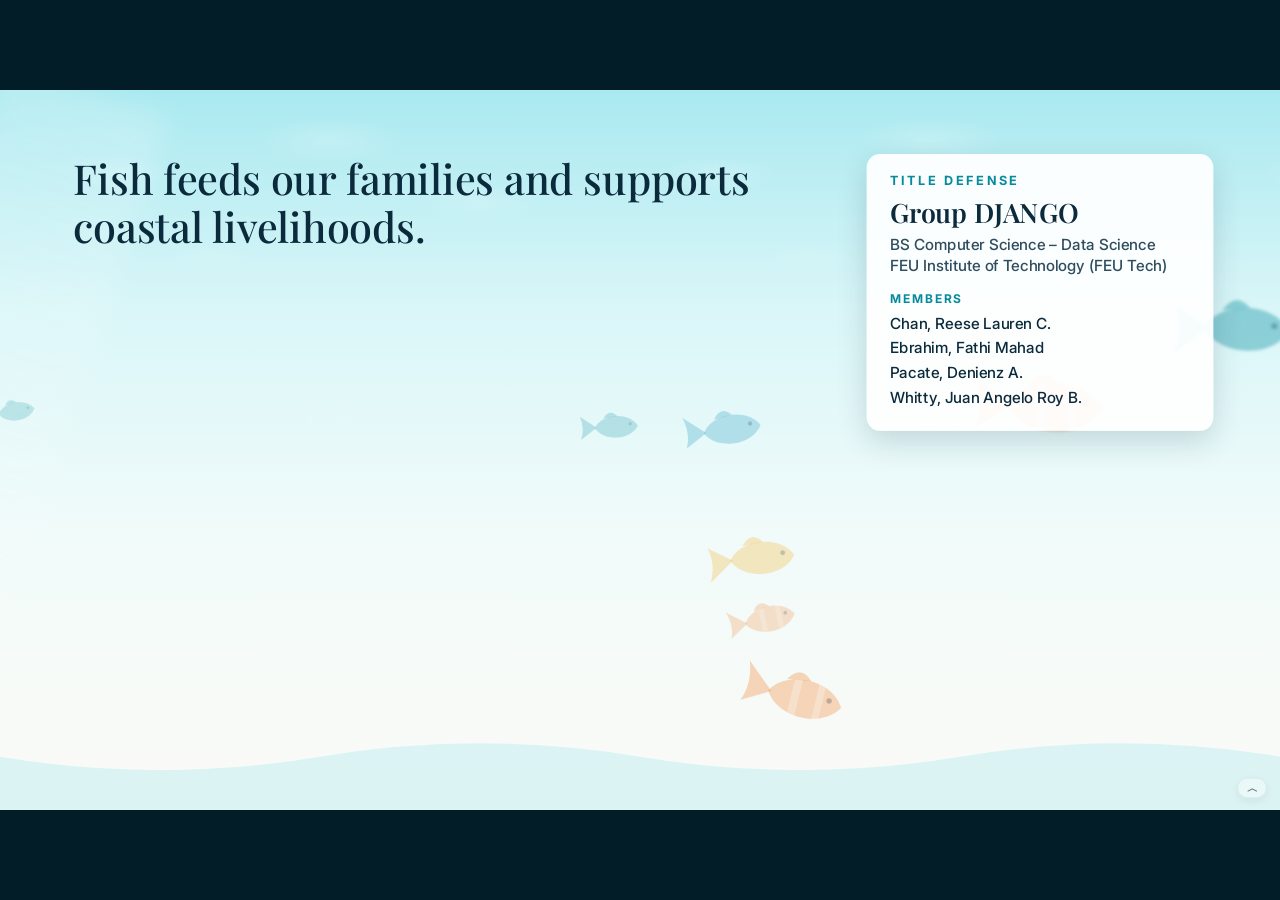
==== decks/aquaterra-title-defense/index.html @ 768fb14f "category - fish resrach gap" ====
<!doctype html><html lang="en"><head><meta charset="utf-8"><meta name="viewport" content="width=device-width,initial-scale=1">
<title>AquaTerra: Forecasting Municipal Fish Landing Shortfalls and Estimating Gross Landing Value at Risk in MIMAROPA</title><style>@font-face{font-family:"PF";src:url([data-uri]) format("woff2");font-weight:400 900;font-style:normal}
@font-face{font-family:"PF";src:url([data-uri]) format("woff2");font-weight:400 900;font-style:italic}
@font-face{font-family:"IN";src:url([data-uri]) format("woff2");font-weight:100 900;font-style:normal}
:root{--ink:#0d2b45;--ink2:#36546a;--mute:#5f7d8a;--sea:#0e8f86;--aqua:#5cc9bd;--mint:#a5e4dc;--green:#15a04a;--yellow:#ffd046;--deep:#0b5e58;--abyss:#eaf6f3;--coral:#d9822b;--coral2:#f2c58a;--sand:#ffffff;--mist:#e6f6f3;--line:#d3e8e4;--gold:#e9b500}
*{box-sizing:border-box;margin:0;padding:0}
html,body{height:100%;background:var(--abyss);overflow:hidden;font-family:IN,system-ui,sans-serif;-webkit-font-smoothing:antialiased;color:var(--ink)}
button{font:inherit;color:inherit;background:none;border:0;cursor:pointer}
#stage{position:absolute;left:50%;top:50%;width:1920px;height:1080px;transform-origin:center center;overflow:hidden;background:linear-gradient(180deg,#a9e9f0 0%,#d9f6f8 30%,#f1fbfa 62%,#fbfaf6 100%)}
.slide{position:absolute;left:24px;top:14px;width:1920px;height:1080px;transform:scale(0.975);transform-origin:0 0;background:rgba(255,255,255,.965);clip-path:path('M440,0 H1886 A34,34 0 0 1 1920,34 V941 A34,34 0 0 1 1886,975 H1476 A24,24 0 0 0 1452,999 V1046 A34,34 0 0 1 1418,1080 H34 A34,34 0 0 1 0,1046 V217 A34,34 0 0 1 34,183 H382 A24,24 0 0 0 406,159 V34 A34,34 0 0 1 440,0 Z');opacity:0;visibility:hidden;transition:opacity .55s ease,visibility 0s linear .55s;overflow:hidden}
.slide.active{opacity:1;visibility:visible;transition:opacity .55s ease}
.abs{position:absolute}.full{position:absolute;inset:0}
.bgimg{position:absolute;inset:0;background-size:cover;background-position:center}
.rv{opacity:0;transform:translateY(26px);transition:opacity .6s ease,transform .6s cubic-bezier(.2,.7,.2,1)}
.rv.on{opacity:1;transform:none}
.rvx{opacity:.18;filter:saturate(.3);transition:opacity .5s,filter .5s}.rvx.on{opacity:1;filter:none}
/* type */
.kick{font:700 16px/1 IN;letter-spacing:.24em;text-transform:uppercase;color:var(--sea)}
.num{font:100 210px/.78 IN;color:var(--sea);letter-spacing:-.04em}
.num.w{color:rgba(255,255,255,.9)}
h1,h2,h3{font-family:PF;font-weight:600;letter-spacing:-.005em}
h2{font-size:62px;line-height:1.08;color:var(--ink)}
h2 em,h1 em{font-style:italic;color:var(--sea)} h2 .c{font-style:italic;color:var(--coral)}
.body{font:400 22px/1.5 IN;color:var(--ink2)}
.small{font:400 19px/1.45 IN;color:var(--mute)}
.cite{font:500 17px/1.35 IN;color:var(--mute);margin-top:6px}
.lab{font:700 15px/1 IN;letter-spacing:.16em;text-transform:uppercase;color:var(--mute)}
.ill{display:inline-block;font:700 13px/1 IN;letter-spacing:.16em;color:#6b4e00;background:#fff3c4;border:1.5px solid var(--gold);border-radius:6px;padding:6px 9px}
.pnote{display:inline-flex;gap:8px;align-items:center;font:600 16px/1.2 IN;color:#7a4a06;background:#fff1d6;border:1.5px solid var(--coral);border-radius:8px;padding:7px 11px}
.card{background:#fff;border:1.5px solid var(--line);border-radius:18px;box-shadow:0 10px 30px rgba(5,52,74,.08)}
.glass{background:#fff;border:1.5px solid var(--line);border-radius:20px;box-shadow:0 12px 34px rgba(13,43,69,.10)}
.chip{display:inline-flex;align-items:center;gap:8px;font:600 18px IN;border-radius:30px;padding:9px 18px;border:1.5px solid var(--line);background:#fff;color:var(--ink);cursor:pointer;transition:.2s}
.chip:hover{border-color:var(--sea)}.chip.on{background:var(--sea);border-color:var(--sea);color:#fff}
.chip.cor.on{background:var(--coral);border-color:var(--coral)}
.btn{display:inline-flex;align-items:center;gap:10px;font:700 17px IN;letter-spacing:.04em;color:#fff;background:var(--sea);border-radius:12px;padding:12px 18px;cursor:pointer;box-shadow:0 6px 16px rgba(14,143,134,.25);transition:.2s}
.btn:hover{filter:brightness(1.08)}.btn.ghost{background:#fff;color:var(--sea);border:1.5px solid var(--sea);box-shadow:none}
.btn.cor{background:var(--coral);box-shadow:0 6px 16px rgba(217,130,43,.25)}
input[type=range]{-webkit-appearance:none;appearance:none;height:8px;border-radius:4px;background:var(--line);outline:none}
input[type=range]::-webkit-slider-thumb{-webkit-appearance:none;width:26px;height:26px;border-radius:50%;background:var(--sea);border:4px solid #fff;box-shadow:0 2px 8px rgba(0,0,0,.25);cursor:pointer}
/* editorial helpers */
.page{position:absolute;background:var(--sand)}
.rays{display:none;position:absolute;inset:0;background:radial-gradient(ellipse 60% 50% at 70% -10%,rgba(255,255,255,.55),transparent 60%),repeating-linear-gradient(105deg,rgba(255,255,255,.07) 0 40px,transparent 40px 110px);mix-blend-mode:screen;pointer-events:none}
.uw{background:linear-gradient(180deg,rgba(214,242,236,.97) 0%,rgba(240,250,247,.97) 34%,rgba(255,255,255,.97) 70%)}
.hd{position:absolute;left:430px;top:56px;right:110px;display:flex;gap:34px;align-items:flex-end}
.hd .num{font-size:150px}
.hd .kick{margin-bottom:12px}
.hd h2{font-size:56px}
/* chrome */
#bar{position:absolute;left:40px;width:1010px;top:1024px;height:40px;border-radius:20px;background:rgba(255,255,255,.9);backdrop-filter:blur(8px);box-shadow:0 8px 26px rgba(2,28,40,.18);display:flex;align-items:center;gap:14px;padding:0 10px 0 22px;z-index:50;font:600 15px IN;color:var(--ink2)}
#secs{display:flex;gap:6px}#secs i{width:26px;height:5px;border-radius:3px;background:#cfe6e1;display:block}#secs i.done{background:#8fd8cc}#secs i.on{background:var(--sea);width:46px}
#seclab{letter-spacing:.1em;text-transform:uppercase;color:var(--ink);white-space:nowrap;max-width:300px;overflow:hidden;text-overflow:ellipsis;font-size:14px}
#steps{display:flex;gap:6px;margin-left:8px}#steps span{width:11px;height:11px;border-radius:50%;background:#cfe6e1}#steps span.on{background:var(--coral)}
#bar .sp{flex:1}
#bar .kb{display:inline-flex;align-items:center;gap:6px;border:1.5px solid var(--line);border-radius:18px;padding:6px 12px;font:700 14px IN;color:var(--ink2);cursor:pointer;background:#fff}
#bar .kb b{font:800 13px IN;color:#fff;background:var(--ink2);border-radius:5px;padding:2px 6px}
#bar .kb.q b{background:var(--coral)}#bar .kb.r b{background:var(--sea)}
#bar .kb.dim{opacity:.35;pointer-events:none}
#counter{font:600 20px IN;color:var(--ink);min-width:96px;text-align:center;font-variant-numeric:tabular-nums}#counter b{font-weight:800}
.nav{width:40px;height:40px;border-radius:50%;border:1.5px solid var(--line);display:flex;align-items:center;justify-content:center;font-size:22px;color:var(--ink);background:#fff}
#progress{position:absolute;left:0;top:0;height:5px;background:linear-gradient(90deg,var(--aqua),var(--sea));z-index:51;transition:width .5s}
#toast{position:absolute;left:960px;bottom:90px;transform:translateX(-50%) translateY(20px);opacity:0;transition:.3s;background:var(--ink);color:#fff;font:600 18px IN;padding:12px 22px;border-radius:24px;z-index:80;pointer-events:none}
#toast.show{opacity:1;transform:translateX(-50%)}
/* notes */
#notes{position:absolute;left:40px;width:1840px;bottom:70px;max-height:300px;border-radius:20px;background:rgba(13,43,69,.97);color:#e6f6f8;padding:22px 30px;z-index:49;transform:translateY(30px);opacity:0;pointer-events:none;transition:.3s;overflow:auto}
#notes.show{transform:none;opacity:1;pointer-events:auto}
#notes .lab{color:var(--aqua)}#ntxt{font:400 23px/1.55 IN;margin-top:10px;white-space:pre-line}
aside.notes{display:none}
/* overlays */
.ov{position:absolute;inset:0;z-index:70;background:rgba(13,43,69,.35);backdrop-filter:blur(3px);opacity:0;pointer-events:none;transition:.3s}
.ov.show{opacity:1;pointer-events:auto}
.drawer{position:absolute;top:48px;bottom:130px;right:32px;width:820px;background:var(--sand);border-radius:24px;box-shadow:-20px 0 60px rgba(0,0,0,.3);padding:30px 34px;overflow:auto;transform:translateX(40px);transition:.35s}
.ov.show .drawer{transform:none}
.drawer .x,.modal .x{position:absolute;right:24px;top:20px;width:42px;height:42px;border-radius:50%;border:1.5px solid var(--line);background:#fff;font:600 20px IN;color:var(--ink2)}
.dh{font:600 40px/1.1 PF;color:var(--ink);margin:10px 60px 6px 0}
.qa{border-bottom:1.5px solid var(--line);padding:16px 0}
.qa .q{display:flex;gap:14px;align-items:flex-start;font:600 23px/1.35 IN;color:var(--ink);cursor:pointer;width:100%;text-align:left}
.qa .q i{flex:none;width:34px;height:34px;border-radius:50%;background:var(--mist);color:var(--coral);font:800 18px/34px IN;text-align:center;font-style:normal}
.qa.open .q i{background:var(--coral);color:#fff}
.qa .a{display:none;margin:12px 0 4px 48px;font:400 21px/1.55 IN;color:var(--ink2)}
.qa.open .a{display:block}
.qa .a ul{margin-left:22px}.qa .a li{margin:4px 0}.qa .a b{color:var(--ink)}
.qa .a table{border-collapse:collapse;width:100%;font-size:19px;margin-top:6px}.qa .a td,.qa .a th{border-bottom:1px solid var(--line);padding:8px 8px;text-align:left;vertical-align:top}.qa .a th{font:700 14px IN;letter-spacing:.12em;text-transform:uppercase;color:var(--mute)}
.link{color:var(--sea);font-weight:700;cursor:pointer;text-decoration:underline;text-underline-offset:3px}
.ref{border:1.5px solid var(--line);border-radius:14px;background:#fff;padding:16px 20px;margin-top:12px;cursor:pointer}
.ref .ra{font:700 19px IN;color:var(--sea)}.ref .rt{font:500 italic 21px/1.35 PF;color:var(--ink);margin-top:4px}
.ref .rn{display:none;font:400 19px/1.5 IN;color:var(--ink2);margin-top:8px;padding-top:8px;border-top:1px solid var(--line)}
.ref.open{border-color:var(--sea)}.ref.open .rn{display:block}
.modal{position:absolute;left:1152px;top:462px;transform:translate(-50%,-48%);width:1400px;max-height:800px;overflow:auto;background:var(--sand);border-radius:26px;padding:34px 40px;transition:.3s}
.ov.show .modal{transform:translate(-50%,-50%)}
#mgrid{display:grid;grid-template-columns:repeat(4,1fr);gap:14px;margin-top:22px}
#mgrid .it{border:1.5px solid var(--line);border-radius:14px;background:#fff;padding:14px 16px;cursor:pointer;font:600 19px/1.3 IN;color:var(--ink)}
#mgrid .it small{display:block;font:700 13px IN;letter-spacing:.14em;color:var(--mute);margin-bottom:6px}
#mgrid .it.bk{background:var(--mist)}#mgrid .it.cur{border-color:var(--coral)}
.keys{display:grid;grid-template-columns:auto 1fr;gap:10px 22px;font:400 21px IN;color:var(--ink2);margin-top:20px}.keys b{font:800 17px IN;color:#fff;background:var(--ink2);border-radius:6px;padding:4px 9px;justify-self:start}
.back{position:absolute;right:40px;top:4px;z-index:20;font:700 17px IN;color:#fff;background:var(--ink);border-radius:20px;padding:10px 16px}
/* term popover */
.pop{position:absolute;z-index:30;width:520px;background:#fff;border:2px solid var(--sea);border-radius:16px;padding:18px 22px;box-shadow:0 20px 50px rgba(2,28,40,.25);font:400 20px/1.5 IN;color:var(--ink2);display:none}
.pop.show{display:block}.pop b{color:var(--ink)}
/* chart text */
svg text{font-family:IN}
.ax{stroke:#d3e6e2;stroke-width:1}
.tick{font-size:16.5px;fill:var(--mute)}
/* objectives */
.rq{width:760px;height:116px;display:flex;gap:18px;align-items:center;text-align:left;padding:14px 20px;border-radius:16px;background:rgba(255,255,255,.85);border:1.5px solid var(--line);transition:.25s}
.rq span{flex:none;font:700 22px PF;color:#fff;background:var(--sea);border-radius:10px;padding:8px 12px}
.rq div{font:500 19px/1.38 IN;color:var(--ink2)}
.rq.on{border-color:var(--coral);box-shadow:0 10px 26px rgba(217,130,43,.18);background:#fff}.rq.on span{background:var(--coral)}.rq.on div{color:var(--ink)}
.so{width:750px;height:92px;display:flex;gap:16px;align-items:center;padding:10px 18px;border-radius:14px;background:rgba(255,255,255,.7);border:1.5px solid var(--line);transition:.25s}
.so>span{flex:none;width:40px;height:40px;border-radius:50%;background:var(--mist);color:var(--sea);font:800 19px/40px IN;text-align:center}
.so b{font:600 21px PF;color:var(--ink)}.so div div{font:400 16px/1.35 IN;color:var(--ink2)}
.so.on{border-color:var(--sea);background:#fff;box-shadow:0 8px 22px rgba(14,143,134,.18)}.so.on>span{background:var(--sea);color:#fff}
.so.dim,.rq.dim{opacity:.45}
/* scope */
.li{display:flex;gap:16px;align-items:flex-start;text-align:left;width:100%;padding:10px 0;border-bottom:1px solid var(--line)}
.li:last-child{border-bottom:0}
.li i{flex:none;width:34px;height:34px;border-radius:50%;background:var(--sea);color:#fff;font:800 17px/34px IN;text-align:center;font-style:normal}
.li.lm i{background:var(--coral)}
.li b{display:block;font:600 24px PF;color:var(--ink)}.li span{display:block;font:400 18px/1.42 IN;color:var(--ink2);margin-top:4px}
.colB .li{transition:opacity .25s}.colB.focus .li{opacity:.35}.colB.focus .li.on{opacity:1}.li.lm.on b{color:var(--coral)}
.colA,.colB{transition:opacity .35s,filter .35s}.dimc{opacity:.25!important;filter:saturate(.2)}
/* rf */
.steps-l{margin:14px 0 0 22px;font:400 18.5px/1.45 IN;color:var(--ink2)}.steps-l li{margin:8px 0;opacity:.45;transition:.3s}.steps-l li.on{opacity:1}.steps-l b{color:var(--ink)}
.bar{position:absolute;left:0;right:0;height:36px;display:flex;align-items:center;gap:12px;transition:top .7s cubic-bezier(.3,.7,.2,1)}
.bar .bn{width:330px;font:600 17px IN;color:var(--ink);text-align:right;flex:none}
.bar .bt{flex:1;height:26px;background:var(--mist);border-radius:6px;position:relative;overflow:hidden}
.bar .bf{position:absolute;left:0;top:0;bottom:0;width:0;background:#a5d8d0;border-radius:6px;transition:width .7s,background .3s}
.bar.top .bf{background:var(--sea)}.bar.env .bn{color:var(--coral)}
.bar .bv{width:120px;font:700 16px IN;color:var(--ink2);flex:none}
.bar.top .bv{color:var(--sea)}
/* gamm */
.term{display:flex;align-items:center;gap:10px;padding:10px 12px;border-radius:12px;border:1.5px solid var(--line);background:#fff;font:600 17px IN;color:var(--ink2);text-align:left}
.term i{width:16px;height:16px;border-radius:4px;border:2px solid currentColor;flex:none}
.term.on{border-color:currentColor}.term.on i{background:currentColor}
.fx{transition:opacity .3s}.fx.off{opacity:.25;text-decoration:line-through}
/* eval & contrib */
.lg{display:inline-block;width:22px;height:5px;border-radius:3px;vertical-align:middle;margin-right:8px}
.mt{margin-bottom:16px}.mt .mn{display:flex;justify-content:space-between;font:700 16px IN;color:var(--ink2);letter-spacing:.06em}
.mt .mr{display:flex;align-items:center;gap:10px;margin-top:6px;font:600 15px IN;color:var(--mute)}
.mt .mr .t{flex:1;height:16px;border-radius:5px;background:var(--mist);overflow:hidden}.mt .mr .f{height:100%;border-radius:5px;transition:width .5s}
.mt .mr b{width:80px;text-align:right;font:700 17px IN;color:var(--ink)}
.mbox{margin-top:16px;border:1.5px solid var(--line);border-radius:14px;padding:14px 16px;transition:.3s}
.mbox b{display:block;font:600 24px PF;color:var(--ink)}.mbox span{display:block;font:400 17px/1.4 IN;color:var(--ink2);margin-top:4px}
.mbox.on{border-color:var(--sea);box-shadow:0 8px 20px rgba(14,143,134,.15)}#c-B.on{border-color:var(--coral)}
/* value */
.eqrow{display:flex;align-items:center;gap:10px;margin-top:12px}
.eq{flex:1;border:1.5px solid var(--line);border-radius:14px;padding:12px 12px;min-height:150px}
.eq .ev{font:700 30px/1.1 PF;color:var(--ink);margin:6px 0 4px}.eq .small{font-size:14px}
.eq.hl{background:var(--sea);border-color:var(--sea)}
.op{font:300 44px IN;color:var(--mute)}
.rk{position:absolute;left:0;right:0;height:72px;display:flex;align-items:center;gap:12px;transition:top .7s cubic-bezier(.3,.7,.2,1)}
.rk .rn{width:36px;font:800 24px PF;color:var(--sea)}.rk .rl{width:250px;font:600 18px IN;color:var(--ink)}
.rk .rt{flex:1;height:28px;border-radius:6px;background:var(--mist);overflow:hidden}.rk .rf{height:100%;background:var(--coral);border-radius:6px;transition:width .6s}
.rk .rv2{width:130px;text-align:right;font:700 18px IN;color:var(--ink)}
.rk.sel .rl{color:var(--coral)}
/* data */
.sr2{padding:12px 0;border-bottom:1px solid var(--line)}.sr2 b{display:block;font:600 19px IN;color:var(--ink)}.sr2 span{display:block;font:600 16px IN;margin-top:4px}
.sr2 .ok{color:#0b8a5a}.sr2 .todo{color:#b07800}
.tab{font:600 16px IN;padding:8px 14px;border-radius:20px;border:1.5px solid var(--line);background:#fff;color:var(--ink2)}.tab.on{background:var(--ink);color:#fff;border-color:var(--ink)}
.sw{display:inline-block;width:14px;height:14px;border-radius:3px;margin-right:6px;vertical-align:-2px}
/* clients */
.cl{width:520px;height:230px;padding:24px 26px}
.cl .tg{display:inline-block;font:700 13px IN;letter-spacing:.14em;text-transform:uppercase;color:#fff;background:var(--coral);border-radius:6px;padding:5px 8px;margin-bottom:8px}
.cl .ch{font:600 30px/1.15 PF;color:var(--ink)}.cl .cm{font:400 19px/1.45 IN;color:var(--ink2);margin-top:10px}
/* backups */
.mb2{flex:1;border:1.5px solid var(--line);border-radius:14px;padding:16px 18px;background:var(--mist)}
.mb2 b{display:block;font:600 24px PF;color:var(--ink)}.mb2 span{display:block;font:400 17px/1.4 IN;color:var(--ink2);margin-top:4px}
.mb2.co{background:#fff7e6;border-color:var(--coral2)}.mb2.ok{background:#e6f7ef;border-color:#8fd3b2}
.vs{font:600 26px PF;color:var(--mute)}
.say{margin-top:16px;font:500 22px/1.4 IN;padding:14px 18px;border-radius:12px}.say.ok{background:#e6f7ef;color:#0b5a3a}.say.no{background:#fff1d6;color:#7a4a06;text-decoration:line-through;text-decoration-thickness:2px}
.apa{font:400 18px/1.5 IN;color:var(--ink2);padding-left:36px;text-indent:-36px;margin-bottom:16px;break-inside:avoid;overflow-wrap:anywhere}
.apa i{color:var(--ink)}
.qcat{display:flex;justify-content:space-between;width:100%;text-align:left;padding:14px 18px;border-radius:12px;font:600 20px IN;color:var(--ink2);border:1.5px solid transparent;margin-bottom:6px;background:rgba(255,255,255,.6)}
.qcat span{font:700 15px IN;color:var(--mute)}.qcat.on{background:#fff;border-color:var(--sea);color:var(--ink)}
#qb-list .qa{background:#fff;border:1.5px solid var(--line);border-radius:14px;padding:14px 18px;margin-bottom:10px}
#qb-list .qa .q{font-size:21px}#qb-list .qa .a{font-size:19px}
.qa .tagc{font:700 12px IN;letter-spacing:.12em;text-transform:uppercase;color:var(--sea);margin-left:48px;margin-top:6px;display:block}

.mbox span b{display:inline;font:600 17px IN}
/* data-flow pipeline */
.flow .hd{right:420px}
.stg{opacity:0;transform:translateY(18px);transition:opacity .5s,transform .5s,filter .5s,border-color .4s,box-shadow .4s;pointer-events:none}
.stg.show{opacity:1;transform:none;pointer-events:auto;cursor:pointer}
.stg.past{opacity:.42;filter:saturate(.45)}
#fa-st2.past{opacity:1;filter:none}#fa-st2.past .sh{opacity:.42}
.sh b{display:flex;align-items:center;gap:10px;font:700 15px IN;letter-spacing:.16em;text-transform:uppercase;color:var(--sea)}
.sh b i{font-style:normal;flex:none;width:30px;height:30px;border-radius:50%;background:var(--sea);color:#fff;font:800 15px/30px IN;text-align:center;letter-spacing:0}
.stg.cur .sh b i{background:var(--coral);box-shadow:0 0 0 6px rgba(217,130,43,.18)}
.sh span{display:block;font:500 17px/1.35 IN;color:var(--ink);margin-top:7px}
.src{display:flex;gap:14px;align-items:center;height:100px;margin-bottom:10px;padding:10px 14px;background:#fff;border:1.5px solid var(--line);border-left:6px solid var(--c);border-radius:14px}
.src b{display:block;font:700 17px IN;color:var(--ink)}.src small{display:block;font:400 14px/1.3 IN;color:var(--ink2);margin-top:2px}.src code{display:block;font:700 13.5px/1.3 IN;color:var(--c);margin-top:5px}
#fa-tab{position:absolute;left:0;top:78px;width:810px}
.fth{display:flex;height:56px}.fth div{display:flex;align-items:flex-end;padding:0 6px 6px;font:700 12.5px/1.2 IN;color:var(--ink2);border-bottom:4px solid var(--c)}
.ftr{display:flex;height:40px;align-items:center;background:#fff;border-bottom:1px solid var(--line);transition:transform .7s cubic-bezier(.3,.7,.2,1),background .6s}
.ftr div{padding:0 6px;font:500 15px IN;color:var(--ink);font-variant-numeric:tabular-nums;white-space:nowrap}
.ftr.ell div{color:var(--mute);font-weight:700}
#fa-tab.split .g-train{background:#def4f0}#fa-tab.split .g-tune{background:#eceff5;transform:translateY(16px)}#fa-tab.split .g-test{background:#fff3dc;transform:translateY(32px)}
.band{position:absolute;left:0;width:300px;padding:10px 14px;border-radius:12px;border-left:6px solid}
.band b{display:block;font:600 24px PF;color:var(--ink)}.band span{display:block;font:400 15px/1.35 IN;color:var(--ink2);margin-top:4px}
.b-train{background:#def4f0;border-color:var(--sea)}.b-tune{background:#eceff5;border-color:#6f8b99}.b-test{background:#fff3dc;border-color:var(--coral)}
.try{font:700 15px IN;color:var(--coral);border:1.5px solid var(--coral);border-radius:16px;padding:6px 12px;background:#fff}
.pnl{width:500px;height:340px;background:#fff;border:1.5px solid var(--line);border-radius:18px;padding:16px 18px;box-shadow:0 10px 30px rgba(5,52,74,.08)}
.pnl.cur{border-color:var(--sea);box-shadow:0 18px 44px rgba(14,143,134,.24)}
.pnl .pv{position:absolute;left:18px;top:84px}
.pnl .lk{position:absolute;left:18px;bottom:12px;display:flex;gap:8px}.pnl .try{font-size:13.5px;padding:5px 10px}
.flowsvg{pointer-events:none}
.fpath{stroke:#b9ded7;stroke-width:3;fill:none;opacity:0;transition:opacity .4s;stroke-dasharray:2 7;stroke-linecap:round}.fpath.on{opacity:1}
.fhead{fill:#a5d8d0;opacity:0;transition:opacity .4s}.fhead.on{opacity:1}
.seq{opacity:0}.stg.show .seq{animation:seqin .45s var(--d,0s) both}
@keyframes seqin{from{opacity:0;transform:translateY(6px)}to{opacity:1;transform:none}}
.draw{stroke-dasharray:var(--len,700);stroke-dashoffset:var(--len,700)}.stg.show .draw{animation:drawl 1s var(--d,0s) forwards}
@keyframes drawl{to{stroke-dashoffset:0}}
.grow,.growy{transform-box:fill-box;transform-origin:left center;transform:scaleX(0)}.growy{transform-origin:center bottom;transform:scaleY(0)}
.stg.show .grow{animation:growx .7s var(--d,0s) forwards}.stg.show .growy{animation:growy .7s var(--d,0s) forwards}
@keyframes growx{to{transform:scaleX(1)}}@keyframes growy{to{transform:scaleY(1)}}
.stg.show .fadeo{animation:fadeo .5s var(--d,0s) forwards}@keyframes fadeo{to{opacity:.22}}

/* FEU template chrome */
.imgframe{background-size:cover;background-position:center;border-radius:28px;box-shadow:0 18px 44px rgba(13,43,69,.18)}
#bar .kb{padding:6px 10px}
#bar .kb{white-space:nowrap}

/* v4 spotlight panel */
#panelbg{position:absolute;left:0;top:0;pointer-events:none}
#bar{gap:10px;padding:0 6px 0 16px;font-size:13px;box-shadow:0 4px 14px rgba(13,43,69,.14)}
#bar .kb{padding:3px 8px;font-size:13px}#bar .nav{width:30px;height:30px;font-size:18px}#counter{font-size:17px;min-width:80px}
#seclab{max-width:330px}

/* ===== v5: readability (min ~22px body, ~18px labels at 1920) ===== */
.kick{font-size:19px;letter-spacing:.2em}
.body{font-size:25px;line-height:1.45}
.b22{font:400 24px/1.4 IN;color:var(--ink2)}.b22 b{color:var(--ink)}
.small{font-size:21px}
.cite{font:600 18px/1.35 IN;color:var(--mute);margin-top:6px;font-style:italic}
.lab{font-size:18px;letter-spacing:.14em}
.ill{font-size:16px;padding:6px 9px}
.pnote{font-size:19px}
.chip{font-size:20px}
.btn{font-size:19px}
.tick{font-size:18px!important}
.pop{font-size:24px;line-height:1.45}
.hd h2{font-size:60px}
.apa{font-size:18px;line-height:1.45;margin-bottom:14px}
.qa .tagc{font-size:16px}.qcat{font-size:21px}.qcat span{font-size:18px}
.qa .a table{font-size:20px}.qa .a th{font-size:16px}
.cl{width:520px;height:250px}.cl .tg{font-size:16px}.cl .ch{font-size:32px}.cl .cm{font-size:23px;line-height:1.4}
.mb2 b{font-size:28px}.mb2 span{font-size:22px}
.say{font-size:24px}
.li b{font-size:28px}.li span{font-size:22px;line-height:1.4}.li{padding:12px 0}.li em.ct{font-style:italic;font-weight:600;color:var(--mute);font-size:18px;white-space:nowrap}
.mt .mn{font-size:19px}.mt .mr{font-size:18px}.mt .mr b{font-size:20px;width:90px}
.eq .small{font-size:18px}.eq .ev{font-size:32px}.eq{min-height:160px}
.rk .rl{font-size:21px;width:270px}.rk .rv2{font-size:21px}.rk .rn{font-size:26px}
.lg{display:inline-block;width:22px;height:6px;border-radius:3px;margin-right:8px;vertical-align:middle}
/* background columns */
.bgc .b22{margin-top:12px}
/* research gaps */
.gap{width:830px;height:262px;text-align:left;padding:20px 26px;border-radius:18px;background:#fff;border:1.5px solid var(--line);box-shadow:0 10px 30px rgba(5,52,74,.08);transition:border-color .3s,box-shadow .3s}
.gap .gn{display:flex;align-items:center;gap:14px;font:600 30px PF;color:var(--ink)}
.gap .gn span{font:800 18px IN;letter-spacing:.1em;text-transform:uppercase;color:#fff;background:var(--sea);border-radius:8px;padding:6px 10px}
.gap p{font:400 23px/1.38 IN;color:var(--ink2);margin-top:10px}.gap p b{color:var(--ink)}
.gap p.gw{margin-top:8px;color:var(--ink)}.gap p.gw b{color:var(--coral)}
.gap.sel{border-color:var(--coral);box-shadow:0 14px 36px rgba(217,130,43,.22)}.gap.sel .gn span{background:var(--coral)}
/* objectives */
.algo{width:845px;height:74px;display:flex;align-items:center;gap:12px;padding:0 20px;border-radius:14px;background:#fff;border:1.5px solid var(--line);font:400 22px/1.3 IN;color:var(--ink2)}
.algo b{font:600 26px PF;color:var(--sea);flex:none}
.pair{left:110px;width:1700px;height:122px;display:flex;align-items:stretch;gap:0;text-align:left;transition:opacity .3s}
.pair .pq,.pair .po{width:820px;padding:12px 18px;border-radius:14px;background:#fff;border:1.5px solid var(--line);font:400 21.5px/1.32 IN;color:var(--ink);transition:.3s;display:flex;gap:14px;align-items:center}
.pair .pq span,.pair .po span{flex:none;font:800 18px IN;color:#fff;border-radius:8px;padding:6px 9px;background:var(--coral)}
.pair .po span{background:var(--sea)}
.pair i{width:60px;flex:none;display:flex;align-items:center;justify-content:center;font:700 30px IN;color:var(--mute);font-style:normal}
.pair.sel .pq{border-color:var(--coral);box-shadow:0 10px 26px rgba(217,130,43,.18)}.pair.sel .po{border-color:var(--sea);box-shadow:0 10px 26px rgba(14,143,134,.18)}.pair.sel i{color:var(--coral)}
.pair.on.dim{opacity:.55}
/* algorithm slides */
.f2 .stg.past{opacity:.85;filter:none}
.card2{background:#fff;border:1.5px solid var(--line);border-radius:18px;padding:18px 22px;box-shadow:0 10px 30px rgba(5,52,74,.08)}
.stg.cur.card2{border-color:var(--sea);box-shadow:0 18px 44px rgba(14,143,134,.22)}
.f2 .sh b{font-size:19px}.f2 .sh b i{width:34px;height:34px;font-size:18px;line-height:34px}.f2 .sh span{font:500 22px/1.3 IN;margin-top:8px}
.src2{display:flex;gap:14px;align-items:center;height:72px;margin-bottom:8px;padding:6px 14px;border:1.5px solid var(--line);border-left:6px solid var(--c);border-radius:12px}
.src2 b{display:block;font:700 22px IN;color:var(--ink)}.src2 small{display:block;font:400 19px/1.25 IN;color:var(--ink2)}
.src2 em{margin-left:auto;font:600 italic 18px IN;color:var(--mute);white-space:nowrap}
.f2 #fa-tab{position:absolute;left:22px;top:92px;width:1006px}
.f2 .fth{height:40px}.f2 .fth div{font:700 18px/1.1 IN;padding:0 6px 6px}
.f2 .ftr{height:30px}.f2 .ftr div{font:500 19px IN}
.f2 #fa-tab.split .g-tune{transform:translateY(6px)}.f2 #fa-tab.split .g-test{transform:translateY(12px)}
#fa-tab[data-hl=train] .ftr:not(.g-train),#fa-tab[data-hl=tune] .ftr:not(.g-tune),#fa-tab[data-hl=test] .ftr:not(.g-test){opacity:.3}
.segbar{display:flex;margin-top:16px;height:56px;border-radius:12px;overflow:hidden}
.seg{font:800 22px IN;color:#fff}.seg.s-train{background:var(--sea)}.seg.s-tune{background:#6f8b99}.seg.s-test{background:var(--coral)}
.seg.on{filter:brightness(1.15);box-shadow:inset 0 0 0 4px rgba(255,255,255,.7)}
.segls{display:grid;grid-template-columns:1fr 1fr 1fr;gap:14px;margin-top:12px}
.segl{text-align:left;padding:10px 14px;border-radius:12px;border-left:6px solid;background:#fff}.segl b{display:block;font:600 24px PF;color:var(--ink)}.segl span{display:block;font:500 19px/1.3 IN;color:var(--ink2);margin-top:2px}
.segl.s-train{border-color:var(--sea);background:#def4f0}.segl.s-tune{border-color:#6f8b99;background:#eceff5}.segl.s-test{border-color:var(--coral);background:#fff3dc}
.segl.on{box-shadow:0 0 0 2px var(--ink)}
.ev2{font:400 22px/1.35 IN;color:var(--ink2);margin-top:12px}.ev2 b{display:block;font:700 20px IN;color:var(--ink);letter-spacing:.02em}
.ibars{margin-top:14px}.ib{display:flex;align-items:center;gap:12px;height:36px}.ib span{width:190px;font:600 20px IN;color:var(--ink);text-align:right;flex:none}
.ib i{flex:1;height:22px;background:var(--mist);border-radius:6px;overflow:hidden;display:block}.ib s{display:block;height:100%;background:var(--sea);border-radius:6px;text-decoration:none}
.ib.lo span{color:var(--mute)}.ib.lo s{background:#a5d8d0}
.gterms{display:flex;flex-wrap:wrap;gap:10px;margin-top:16px}
.gt{font:700 21px IN;color:var(--c);border:2px solid var(--c);border-radius:10px;padding:7px 11px;background:#fff;transition:opacity .3s,filter .3s}
.gterms.noenv .gt.env{opacity:.2;filter:grayscale(1);text-decoration:line-through}
.vrow{display:flex;align-items:center;gap:18px;margin-top:18px;font:600 36px PF;color:var(--ink)}
.vrow i{font:300 40px IN;color:var(--mute);font-style:normal}.vrow .vres{color:#fff;background:var(--sea);border-radius:12px;padding:6px 18px}
.vtog{margin-left:auto;display:flex;gap:10px}

/* v5b */
.ill{font-size:18px!important}
.pair .pq,.pair .po{font-size:22px}
#s-scope .hd h2{max-width:740px}
.li i,.lm i{font-size:18px}
.qa .tagc{font-size:18px}.cl .tg{font-size:18px}

/* ===== v6: original underwater theme, full-slide, ambient motion ===== */
:root{--ink:#0b2a3c;--ink2:#2f4d5e;--mute:#4f6d7c;--sea:#078a9c;--aqua:#2fd3e0;--deep:#05344a;--abyss:#021c28;--coral:#e8603f;--coral2:#ffb199;--sand:#fbfaf6;--mist:#e7f6f8;--line:#cfe2e7;--gold:#f2b53a}
.slide{left:0!important;top:0!important;transform:none!important;clip-path:none!important;background:transparent!important}
.uw{background:transparent!important}
.hd{left:110px!important}
#s-obj .hd h2{font-size:54px}
#s-flowB .hd h2{font-size:54px}
#scope-h{max-width:none}
.glass{background:rgba(255,255,255,.93);border:1.5px solid rgba(255,255,255,.9);box-shadow:0 16px 44px rgba(2,40,58,.16)}
.card,.card2{box-shadow:0 12px 34px rgba(2,40,58,.12)}
#bar{left:50%!important;transform:translateX(-50%);top:auto!important;bottom:16px;width:auto!important;height:46px;padding:0 8px 0 20px}
/* ambient */
#amb{position:absolute;inset:0;pointer-events:none;overflow:hidden;z-index:0}
#amb>*{position:absolute;pointer-events:none}
#amb .ray{top:-200px;width:260px;height:1500px;background:linear-gradient(180deg,rgba(255,255,255,.55),rgba(255,255,255,0) 70%);transform-origin:top center;filter:blur(18px);opacity:.35;animation:ray 16s ease-in-out infinite alternate}
#amb .ray:nth-child(1){left:980px;transform:rotate(18deg)}#amb .ray:nth-child(2){left:1300px;width:180px;transform:rotate(24deg);animation-duration:21s;animation-delay:-6s}#amb .ray:nth-child(3){left:1620px;width:320px;transform:rotate(14deg);animation-duration:26s;animation-delay:-11s}
@keyframes ray{0%{opacity:.18;translate:-40px 0}100%{opacity:.42;translate:40px 0}}
#amb .caus{inset:0 0 auto 0;height:560px;opacity:.22;background:radial-gradient(ellipse 120px 40px at 20% 30%,#fff 0,transparent 70%),radial-gradient(ellipse 160px 50px at 55% 18%,#fff 0,transparent 70%),radial-gradient(ellipse 140px 40px at 80% 40%,#fff 0,transparent 70%),radial-gradient(ellipse 90px 30px at 35% 60%,#fff 0,transparent 70%);background-size:900px 420px;mask-image:linear-gradient(180deg,#000,transparent);-webkit-mask-image:linear-gradient(180deg,#000,transparent);animation:caus 48s linear infinite}
@keyframes caus{to{background-position:900px 120px}}
#amb .wave{left:-1920px;bottom:0;width:3840px;height:150px;opacity:.5;animation:wave 40s linear infinite}
@keyframes wave{to{transform:translateX(1920px)}}
#amb .bub{bottom:-40px;border-radius:50%;border:1.5px solid rgba(7,138,156,.28);background:radial-gradient(circle at 30% 30%,rgba(255,255,255,.8),rgba(255,255,255,.1) 60%);animation:bub linear infinite}
@keyframes bub{0%{transform:translate(0,0);opacity:0}10%{opacity:.6}50%{transform:translate(18px,-560px)}90%{opacity:.5}100%{transform:translate(-10px,-1160px);opacity:0}}
#amb .par{transition:transform 1.2s ease-out}
.slide{z-index:1}
/* soft entrance for non-step elements */
.slide.active>.abs:not(.rv):not(.stg):not(.pop),.slide.active>.hd{animation:enter .5s cubic-bezier(.2,.7,.2,1) both}
.slide.active>.abs:nth-of-type(2){animation-delay:.05s}.slide.active>.abs:nth-of-type(3){animation-delay:.1s}.slide.active>.abs:nth-of-type(n+4){animation-delay:.14s}
@keyframes enter{from{opacity:0;transform:translateY(14px)}to{opacity:1;transform:none}}
body.nomo #amb *,body.nomo .slide *{animation:none!important;transition-duration:0s!important}
body.nomo #amb .ray,body.nomo #amb .bub{display:none}
@media (prefers-reduced-motion:reduce){#amb *,.slide *{animation:none!important;transition-duration:.01s!important}#amb .bub,#amb .ray{display:none}}

#amb #fish{left:0;top:0;width:1920px;height:1080px}

/* v10: area of investigation (v7 theme) */
.aoi{padding:26px 32px}
.aoi-r{display:grid;grid-template-columns:150px 1fr;gap:16px;align-items:baseline;padding:11px 0;border-top:1.5px solid var(--line)}
.aoi-r .lab{color:var(--mute)}
.ipo{display:flex;align-items:stretch;gap:0}
.ipo-b{flex:1;padding:24px 28px;display:flex;flex-direction:column;gap:12px}
.ipo-a{width:64px;flex:none;display:flex;align-items:center;justify-content:center;font:700 40px IN;color:var(--sea)}
/* v10: collapsible nav bar */
#bar{transition:opacity .3s,transform .3s}
body:not(.navon) #bar{opacity:0;pointer-events:none;transform:translate(-50%,24px)}
#navtog{position:absolute;right:20px;bottom:18px;z-index:60;width:44px;height:30px;border-radius:15px;background:rgba(255,255,255,.7);border:1.5px solid var(--line);color:var(--ink);font:700 16px/1 IN;display:flex;align-items:center;justify-content:center;opacity:.6;box-shadow:0 4px 12px rgba(2,28,40,.12);transition:opacity .2s,background .2s}
#navtog:hover,body.navon #navtog{opacity:1;background:#fff}

/* v12: methodology */
.mlist{list-style:none;margin-top:12px}.mlist li{position:relative;padding-left:22px;font:400 22px/1.3 IN;color:var(--ink2);margin-bottom:8px}.mlist li:before{content:"";position:absolute;left:4px;top:11px;width:8px;height:8px;border-radius:50%;background:var(--sea)}
.nextl{left:110px;top:954px;font:500 22px IN;color:var(--ink2)}.nextl b{color:var(--sea)}
.rules{display:flex;gap:10px;flex-wrap:wrap;margin-top:10px}.rules span{font:600 18px IN;color:var(--ink);background:#eef7f5;border:1.5px solid var(--line);border-radius:20px;padding:5px 12px}
#s-flowA #fa-tab{top:130px}
.srcs .src2{height:54px;margin-bottom:6px}.srcs .src2 b{font-size:21px}.srcs .src2 small{font-size:18px;line-height:1.1}.srcs .src2 svg{width:32px;height:32px}
#s-flowA .src2{display:grid;grid-template-columns:32px minmax(0,1fr) auto;column-gap:10px;row-gap:0;height:50px;padding:4px 12px}
#s-flowA .src2 svg{grid-column:1;grid-row:1 / 3}
#s-flowA .src2>div{display:contents}
#s-flowA .src2 b{grid-column:2;grid-row:1;white-space:nowrap}
#s-flowA .src2 small{grid-column:2 / 4;grid-row:2}
#s-flowA .src2 em{grid-column:3;grid-row:1}
.segls.v{grid-template-columns:1fr;gap:6px;margin-top:10px}.segls.v .segl{display:flex;gap:12px;align-items:baseline;padding:6px 12px}.segls.v .segl b{font:700 20px IN}.segls.v .segl span{margin:0;font-size:19px}
.ev8 .sh b{font-size:20px}
</style></head><body>
<div id="stage"><div id="amb"><div class="par" data-d="14" style="inset:0"><div class="ray"></div><div class="ray"></div><div class="ray"></div></div><div class="caus par" data-d="8"></div><svg class="wave" viewBox="0 0 3840 150" preserveAspectRatio="none"><path d="M0,70 Q240,110 480,70 Q720,30 960,70 Q1200,110 1440,70 Q1680,30 1920,70 Q2160,110 2400,70 Q2640,30 2880,70 Q3120,110 3360,70 Q3600,30 3840,70 V150 H0Z" fill="#bfeef2"/></svg><canvas id="fish" width="1920" height="1080"></canvas></div><section class="slide" id="s-hook" data-label="00" data-title="Cover · AquaTerra" data-sec="-1" data-steps="3" data-q="title">
<div class="abs" style="left:110px;top:96px;width:1120px">
 <p style="font:500 62px/1.16 PF;margin:0;color:var(--ink)">Fish feeds our families and supports coastal livelihoods.</p>
 <p class="rv" data-s="1" style="font:500 62px/1.16 PF;margin-top:30px;color:var(--ink)">Fishers, vendors and businesses depend on a steady supply.</p>
 <p class="rv" data-s="2" style="font:600 italic 80px/1.08 PF;margin-top:34px;color:var(--sea)">Can past data warn us when that supply will <span style="color:var(--coral)">fall short?</span></p>
</div>
<div class="abs glass" id="cov-id" style="left:1300px;top:96px;width:520px;padding:30px 34px">
 <div class="kick">Title Defense</div>
 <div style="font:600 40px/1.15 PF;color:var(--ink);margin-top:14px">Group DJANGO</div>
 <div style="font:500 23px/1.4 IN;color:var(--ink2);margin-top:10px">BS Computer Science – Data Science<br>FEU Institute of Technology (FEU Tech)</div>
 <div class="lab" style="margin-top:24px;color:var(--sea)">Members</div>
 <ul style="list-style:none;margin-top:10px;font:500 23px/1.6 IN;color:var(--ink)"><li>Chan, Reese Lauren C.</li><li>Ebrahim, Fathi Mahad</li><li>Pacate, Denienz A.</li><li>Whitty, Juan Angelo Roy B.</li></ul>
</div>
<div class="abs rv" data-s="3" style="left:0;right:0;bottom:0;height:330px">
 <div class="abs" style="top:0;left:0"><svg viewBox="0 0 1920 120" preserveAspectRatio="none" width="1920" height="80"><path d="M0,60 C320,10 640,110 960,60 C1280,10 1600,110 1920,60 L1920,120 L0,120Z" fill="#e6f6f3" opacity="1"/><path d="M0,74 C320,24 640,124 960,74 C1280,24 1600,124 1920,74" stroke="#e6f6f3" stroke-opacity=".5" stroke-width="3" fill="none"/></svg></div>
 <div class="abs" style="top:78px;left:0;right:0;bottom:0;background:#e6f6f3"></div>
 <div class="abs" style="left:110px;top:44px;display:flex;gap:34px;align-items:flex-start;width:1700px">
  <div class="num" style="font-size:120px">00</div>
  <div style="padding-top:4px"><div class="kick">Our proposed study</div>
  <div style="font:700 54px/1 PF;color:var(--ink);margin-top:8px">AquaTerra<span style="color:var(--sea)">:</span></div><div style="font:500 25px/1.3 PF;color:var(--ink2);margin-top:8px;width:1540px">Forecasting Municipal Fish Landing Shortfalls and Estimating Gross Landing Value at Risk in MIMAROPA</div>
  <div style="display:flex;flex-wrap:wrap;gap:12px;margin-top:14px;align-items:center"><span class="lab" style="margin-right:6px">Key terms · click</span><button class="chip term" data-t="municipal">Municipal</button><button class="chip term" data-t="landings">Landings</button><button class="chip term" data-t="quarter">Quarter</button><button class="chip term" data-t="var">Gross landing value at risk</button></div></div>
 </div>
</div>
<div class="pop" id="pop-municipal" style="left:1110px;top:300px;width:700px"><div class="lab" style="color:var(--sea);margin-bottom:10px">Municipal</div>Catch from <b>municipal waters</b>, up to <b>15 km from shore</b> (RA 10654, 2015), by fishers with no boat or boats of <b>3 gross tons or less</b>.</div><div class="pop" id="pop-landings" style="left:1110px;top:300px;width:700px"><div class="lab" style="color:var(--sea);margin-bottom:10px">Landings</div>Fish <b>brought ashore</b>, in tonnes, per province and quarter (PSA, 2026).</div><div class="pop" id="pop-quarter" style="left:1110px;top:300px;width:700px"><div class="lab" style="color:var(--sea);margin-bottom:10px">Quarter</div><b>Q1</b> Jan–Mar · <b>Q2</b> Apr–Jun · <b>Q3</b> Jul–Sep · <b>Q4</b> Oct–Dec.</div><div class="pop" id="pop-var" style="left:1110px;top:300px;width:700px"><div class="lab" style="color:var(--sea);margin-bottom:10px">Gross landing value at risk</div><b>Projected shortfall × historical first-sale price</b>. Gross value at stake, not income, profit or damage.</div>
<aside class="notes">Fish feeds our families and supports the livelihoods of coastal communities. [→] Behind every catch are fishers, vendors and businesses that depend on a steady supply. [→] Can historical fisheries and environmental data help us anticipate when that supply will fall short? [→] Good day, respected panelists. We are Group Django, and today we present our proposed study, 'AquaTerra: Forecasting Municipal Fish Landing Shortfalls and Estimating Gross Landing Value at Risk in MIMAROPA.'
'Municipal' fish means catch from municipal waters, up to 15 km from shore under RA 8550 as amended by RA 10654, by fishers using no boat or boats of three gross tons or less. 'Landings' means the catch brought ashore, in tonnes per province per quarter. (Click a key term to define it; press Q for panel questions.)</aside>
</section>
<section class="slide uw" id="s-aoi" data-label="01" data-title="I · Area of Investigation" data-sec="0" data-steps="2" data-q="scope" data-r="scope">
<div class="hd"><div class="num">01</div><div><div class="kick">I · Area of Investigation</div><h2 style="margin-top:12px">Area of <em>Investigation</em></h2></div></div>
<div class="abs card aoi" style="left:110px;top:250px;width:820px;height:400px">
 <div class="lab" style="color:var(--sea);margin-bottom:12px">The domain</div>
 <div class="aoi-r"><span class="lab">Field</span><div class="b22">Data Science</div></div>
 <div class="aoi-r"><span class="lab">Subfield</span><div class="b22">Time-series forecasting with machine learning and additive models</div></div>
 <div class="aoi-r"><span class="lab">Application</span><div class="b22">Marine <b>municipal</b> fisheries in the Philippines</div></div>
 <div class="aoi-r"><span class="lab">Nature</span><div class="b22">Applied, analytics-first; public secondary data only, no new field data</div></div>
</div>
<div class="abs card aoi rv" data-s="1" style="left:970px;top:250px;width:840px;height:400px">
 <div class="lab" style="color:var(--sea);margin-bottom:12px">What the study will cover</div>
 <div class="aoi-r"><span class="lab">Location</span><div class="b22">MIMAROPA: Occidental Mindoro, Oriental Mindoro, Marinduque, Romblon, Palawan</div></div>
 <div class="aoi-r"><span class="lab">Subject</span><div class="b22">31 PSA fish categories · municipal landings and value</div></div>
 <div class="aoi-r"><span class="lab">Period</span><div class="b22">Quarterly, 2002 Q1 – 2025 Q4</div></div>
 <div class="aoi-r"><span class="lab">Unit</span><div class="b22">One province × fish category × quarter</div></div>
 <div class="cite">PSA (2026)</div>
</div>
<div class="abs rv ipo" data-s="2" style="left:110px;top:690px;width:1700px;height:270px">
 <div class="card ipo-b"><div class="lab" style="color:var(--sea)">Inputs</div><div class="b22">PSA landings &amp; value · rainfall · sea surface temperature · typhoon tracks</div><div class="cite">PSA (2026); Huffman et al. (2023); Huang et al. (2021); Gahtan et al. (2024)</div></div>
 <div class="ipo-a">→</div>
 <div class="card ipo-b"><div class="lab" style="color:var(--sea)">Process</div><div class="b22">Random Forest will select predictors; Generalized Additive Mixed Model (GAMM) will forecast next-quarter landings; tested on held-out quarters</div></div>
 <div class="ipo-a">→</div>
 <div class="card ipo-b"><div class="lab" style="color:var(--coral)">Outputs</div><div class="b22">Seasonal shortfall flags and gross landing value at risk, ranked by province × category</div></div>
</div>
<aside class="notes">Our study sits in data science, specifically time-series forecasting, applied to marine municipal fisheries. It is analytics-first: we will use public secondary data and will not collect new field data. [→] It will cover the five MIMAROPA provinces and the 31 fish categories in PSA's marine municipal fisheries tables, quarterly from 2002 Q1 to 2025 Q4 (PSA, 2026). 'Municipal' follows PSA's fisheries classification, and the province is our geographic level of analysis, so one record is one province, one fish category, one quarter. [→] Inputs: PSA landings and value, plus rainfall, sea surface temperature and typhoon tracks. Process: Random Forest will select the useful predictors, and a GAMM will forecast next-quarter landings, tested on quarters the model has not seen. Outputs: seasonal shortfall flags and their gross landing value at risk. Final coverage will depend on the completeness of the records.</aside>
</section>
<section class="slide" id="s-bg" data-label="02" data-title="II · Background" data-sec="0" data-steps="4" data-q="bg" data-r="bg">
<div class="bgimg" style="background-image:url([data-uri]);bottom:auto;height:470px"></div>
<div class="full" style="bottom:auto;height:470px;background:linear-gradient(180deg,rgba(2,40,58,.6),rgba(2,40,58,.2))"></div>
<div class="abs" style="left:110px;top:62px;display:flex;gap:34px;align-items:flex-end;color:#fff">
 <div class="num w">02</div><div><div class="kick" style="color:#e6fff9">II · Background</div>
 <h2 style="margin-top:12px;color:#fff;font-size:62px">Background of the <em style="color:#ffcdbd">Study</em></h2></div></div>
<div class="abs" style="left:0;top:380px"><svg viewBox="0 0 1920 120" preserveAspectRatio="none" width="1920" height="110"><path d="M0,60 C320,10 640,110 960,60 C1280,10 1600,110 1920,60 L1920,120 L0,120Z" fill="#ffffff" opacity="1"/><path d="M0,74 C320,24 640,124 960,74 C1280,24 1600,124 1920,74" stroke="#ffffff" stroke-opacity=".5" stroke-width="3" fill="none"/></svg></div>
<div class="abs" style="left:0;right:0;top:488px;bottom:0;background:#ffffff"></div>
<div class="abs rv bgc" data-s="1" style="left:110px;top:470px;width:530px">
 <div class="lab" style="color:var(--sea)">1 · Why it matters</div>
 <p class="b22">Fisheries are key to <b>food security and livelihoods</b>.</p><div class="cite">FAO (2024)</div>
 <p class="b22" style="margin-top:14px">2023 oil spill, <b>Naujan, Oriental Mindoro</b>: fishing banned, income lost.</p><div class="cite">Agaton et al. (2023)</div>
 <p class="b22" style="margin-top:14px"><b>Municipal fisheries</b> here means catch from municipal waters (up to 15 km from shore), taken without a boat or with a boat of 3 gross tons or less.</p>
</div>
<div class="abs rv bgc" data-s="2" style="left:690px;top:470px;width:560px">
 <div class="lab" style="color:var(--coral)">2 · The decline</div>
 <div style="display:flex;align-items:baseline;gap:14px;margin-top:6px"><span style="font:700 100px/1 PF;color:var(--coral)" id="oc-num">~45M</span><span style="font:600 34px PF;color:var(--ink)">kg / year</span></div>
 <svg width="560" height="120" viewBox="0 0 560 120" style="margin-top:6px"><line x1="40" y1="34" x2="520" y2="34" class="ax"/><line x1="40" y1="90" x2="520" y2="90" class="ax"/>
 <path id="oc-line" d="M40,34 L520,90" stroke="var(--coral)" stroke-width="5" fill="none" stroke-dasharray="12 9"/>
 <circle cx="40" cy="34" r="9" fill="var(--sea)"/><circle cx="520" cy="90" r="9" fill="var(--coral)"/>
 <text x="30" y="20" font-size="22" font-weight="700" fill="#0b2a3c">2010 · 2.6M t</text><text x="530" y="118" font-size="22" font-weight="700" fill="#0b2a3c" text-anchor="end">2023 · 1.9M t</text></svg>
 <p class="b22" style="margin-top:4px">National capture-fisheries trend: linked to overfishing and illegal fishing. Separately, <b>MIMAROPA</b> marine municipal production was <b>31,073.75 MT</b> in Q3 2025, down <b>40.2% YoY</b>.</p><div class="cite">Oceana (2026); PSA RSSO MIMAROPA (2025)</div>
</div>
<div class="abs rv bgc" data-s="3" style="left:1300px;top:470px;width:510px">
 <div class="lab" style="color:var(--sea)">3 · Forecasting so far</div>
 <p class="b22">A <b>regional</b> forecasting model for Philippine fisheries, with environmental data.</p><div class="cite">Bokingkito et al. (2026)</div>
 <p class="b22" style="margin-top:14px"><b>Our starting point.</b></p>
</div>
<div class="abs rv" data-s="4" style="left:110px;right:110px;top:900px;padding:14px 28px;border-radius:16px;background:var(--ink);color:#fff;font:500 27px/1.35 IN">
 <span class="lab" style="color:var(--aqua)">The question&nbsp;&nbsp;</span>Can we see these drops coming, province by province?</div>
<aside class="notes">When fish gets expensive at the palengke, it's usually because less fish came in. Fish isn't just food on our table; it supports jobs and income in coastal towns, and FAO points to fisheries as key to food security and livelihoods (FAO, 2024).
[→] We've seen what happens when supply is disrupted. After the February 2023 oil spill off Naujan, Oriental Mindoro, fishing was banned; the fisherfolk interviewed lost their main income, some up to about US$1,300 a week, and relief did not cover basic needs (Agaton et al., 2023).
[→] And the long-term trend is worrying: Oceana reports capture fisheries fell from about 2.6M mt in 2010 to 1.9M in 2023, roughly 45M kg lost every year, a national figure (Oceana, 2026). Oceana links the decline to governance gaps: overfishing, illegal fishing, commercial vessels entering municipal waters and weak enforcement. Separately, PSA RSSO MIMAROPA reported 31,073.75 MT in marine municipal fisheries production in Q3 2025, down 40.2% year over year; this is a MIMAROPA-specific statistic, not the national 45M kg/year figure (PSA RSSO MIMAROPA, 2025).
[→] So can we see these drops coming? Bokingkito et al. (2026) built a regional forecasting model for Philippine fisheries using environmental data. That's our starting point.
[→] So what's still missing?</aside>
</section>
<section class="slide" id="s-gaps" data-label="03" data-title="III · Research Gaps" data-sec="0" data-steps="5" data-q="gaps" data-r="gaps">
<div class="hd"><div class="num">03</div><div><div class="kick">III · Research Gaps</div><h2 style="margin-top:12px">Research <em>Gaps</em></h2></div></div>
<div class="abs b22" style="left:110px;top:258px;width:1700px"><b>Existing forecasts</b> work at the <i>regional level</i> across the Philippines; AquaTerra will work at the <b>province × fish-category level</b> within MIMAROPA. <span class="cite" style="display:inline">Bokingkito et al. (2026)</span></div>
<button class="abs gap rv" data-s="1" data-g="0" style="left:110px;top:330px"><div class="gn"><span>Gap 1</span>Level</div><p>No seasonal shortfall forecasts by <b>province × fish species</b>, where local offices plan.</p><p class="gw"><b>AquaTerra will:</b> Forecast each combination and flag shortfalls.</p><div class="cite">Bokingkito et al. (2026)</div></button><button class="abs gap rv" data-s="2" data-g="1" style="left:980px;top:330px"><div class="gn"><span>Gap 2</span>Value</div><p>Forecasts give <b>kilos, not value</b>.</p><p class="gw"><b>AquaTerra will:</b> Attach a historical first-sale price to each shortfall.</p><div class="cite">Bokingkito et al. (2026); PSA (2026)</div></button><button class="abs gap rv" data-s="3" data-g="2" style="left:110px;top:610px"><div class="gn"><span>Gap 3</span>Checking</div><p>Shortfall flags and value rankings are <b>not yet checked</b>.</p><p class="gw"><b>AquaTerra will:</b> Test flag accuracy, and whether rankings hold when prices change.</p><div class="cite">Hewamalage et al. (2023)</div></button><button class="abs gap rv" data-s="4" data-g="3" style="left:980px;top:610px"><div class="gn"><span>Gap 4</span>Weather</div><p>Typhoons, rain and sea temperature are linked to lower catch, but <b>few studies test</b> them in a provincial forecast.</p><p class="gw"><b>AquaTerra will:</b> Test with vs without; report it if they don't help. Prediction, not cause.</p><div class="cite">Noy et al. (2023); Holmes et al. (2021)</div></button>
<div class="abs rv" data-s="5" style="left:110px;width:1700px;top:892px;padding:16px 28px;border-radius:16px;background:var(--ink);color:#fff;font:500 27px/1.35 IN"><span class="lab" style="color:var(--aqua)">AquaTerra&nbsp;&nbsp;</span>turns forecasts into <b>shortfalls and their value</b>, province by province.</div>
<aside class="notes">So here's what those studies already did. Bokingkito et al. (2026) developed fisheries forecasts at the regional level across the Philippines; AquaTerra will work at the province × fish-category level within MIMAROPA.
[→] Gap 1: there are no seasonal shortfall forecasts by province and fish category, the level where local offices plan. We will forecast each province and fish category and flag seasonal shortfalls.
[→] Gap 2: forecasts give kilos, not value. We will attach a historical first-sale price to each shortfall, using PSA value and volume records (PSA, 2026).
[→] Gap 3: shortfall flags and value rankings haven't been checked. We will test how accurate the flags are, and whether the rankings hold when prices change, on later quarters the model has not seen (Hewamalage et al., 2023).
[→] Gap 4: typhoons, rainfall and sea temperature are often linked to lower catch (Noy et al., 2023; Holmes et al., 2021), but few studies check whether they improve a provincial forecast. We will test that, and report it if they don't help. This is prediction, not cause.
[→] That's where AquaTerra fits: it fills the gap by turning forecasts into shortfalls and their value at province level. (Press R for the references behind each gap.)</aside>
</section>
<section class="slide uw" id="s-obj" data-label="04" data-title="IV · Problem and Objectives" data-sec="1" data-steps="4" data-q="obj" data-r="algo">
<div class="hd"><div class="num">04</div><div><div class="kick">IV · Research questions and objectives</div><h2 style="margin-top:12px">Statement of the Problem and <em>Specific Objectives</em></h2></div></div>
<div class="abs b22" style="left:110px;top:250px;width:1700px"><span class="lab" style="color:var(--sea)">General objective&nbsp;&nbsp;</span>AquaTerra will forecast next-quarter municipal fish landings, flag seasonal shortfalls and estimate their gross landing value at risk for five MIMAROPA provinces.</div>
<div class="abs algo" style="left:110px;top:330px"><b>Random Forest</b> will rank and select the predictors. <span class="cite" style="display:inline">Nesslage et al. (2021)</span></div>
<div class="abs algo" style="left:965px;top:330px"><b>GAMM</b> will forecast landings with smooth curves. <span class="cite" style="display:inline">Holmes et al. (2021)</span></div>
<div class="abs lab" style="left:110px;top:422px">Initial research questions (preliminary)</div><div class="abs lab" style="left:990px;top:422px">Specific objectives</div>
<button class="abs pair rv" data-s="1" data-i="0" style="top:452px"><div class="pq"><span>SOP 1</span>What seasonal benchmarks will identify landing shortfalls for each MIMAROPA province and fish category, using PSA quarterly records from 2002 to 2025?</div><i>↔</i><div class="po"><span>SO 1</span>To build seasonal benchmarks for each province × fish category from PSA quarterly landings, 2002 Q1–2025 Q4.</div></button><button class="abs pair rv" data-s="2" data-i="1" style="top:582px"><div class="pq"><span>SOP 2</span>How much will prior typhoon exposure, rainfall and sea surface temperature improve next-quarter landing forecasts from a Random Forest–GAMM workflow?</div><i>↔</i><div class="po"><span>SO 2</span>To develop the Random Forest–GAMM workflow and measure the contribution of selected predictors using reductions in Mean Absolute Error (MAE), comparing forecasts with and without them on held-out quarters.</div></button><button class="abs pair rv" data-s="3" data-i="2" style="top:712px"><div class="pq"><span>SOP 3</span>What gross landing value at risk will the projected shortfalls carry when priced at historical first-sale prices?</div><i>↔</i><div class="po"><span>SO 3</span>To estimate the gross landing value at risk of each projected shortfall using historical first-sale prices, and rank the combinations.</div></button><button class="abs pair rv" data-s="4" data-i="3" style="top:842px"><div class="pq"><span>SOP 4</span>How accurate will the forecasts be on held-out quarters (2022 Q2–2025 Q4), measured by MAE, RMSE and MASE against a seasonal-naive baseline?</div><i>↔</i><div class="po"><span>SO 4</span>To evaluate the forecasts on held-out quarters (2022 Q2–2025 Q4) with MAE, RMSE and MASE vs the seasonal-naive baseline, plus price-sensitivity and ranking-stability checks.</div></button>
<aside class="notes">Our general objective: AquaTerra will forecast next-quarter municipal fish landings, flag seasonal shortfalls and estimate their gross landing value at risk for the five MIMAROPA provinces.
Two algorithms, in one line each. Random Forest, many decision trees voting, will rank the candidate predictors and keep the useful ones (Nesslage et al., 2021). GAMM, a generalized additive mixed model, will add smooth curves for each selected predictor, plus province and fish-category effects, to forecast landings (Holmes et al., 2021).
These are our initial research questions; we expect to refine them. Each is paired with exactly one specific objective.
[→] SOP 1: What seasonal benchmarks will identify landing shortfalls for each MIMAROPA province and fish category, using PSA quarterly records from 2002 to 2025? SO 1: to build seasonal benchmarks for each province × fish category from PSA quarterly landings, 2002 Q1–2025 Q4.
[→] SOP 2: How much will prior typhoon exposure, rainfall and sea surface temperature improve next-quarter landing forecasts from a Random Forest–GAMM workflow? SO 2: to develop the Random Forest–GAMM workflow and measure the contribution of selected predictors using reductions in Mean Absolute Error (MAE), comparing forecasts with and without them on held-out quarters.
[→] SOP 3: What gross landing value at risk will the projected shortfalls carry when priced at historical first-sale prices? SO 3: to estimate the gross landing value at risk of each projected shortfall using historical first-sale prices, and rank the combinations.
[→] SOP 4: How accurate will the forecasts be on held-out quarters (2022 Q2–2025 Q4), measured by MAE, RMSE and MASE against a seasonal-naive baseline? SO 4: to evaluate the forecasts on held-out quarters (2022 Q2–2025 Q4) with MAE, RMSE and MASE vs the seasonal-naive baseline, plus price-sensitivity and ranking-stability checks.
The dashboard and the consultation with DTI or a fisheries agency are part of our scope, not separate objectives. (Click a row to highlight its pair.)</aside>
</section>
<section class="slide" id="s-scope" data-label="05" data-title="V · Scope and Limitation" data-sec="2" data-steps="2" data-q="scope" data-r="scope">
<div class="abs" style="left:110px;top:56px;display:flex;gap:34px;align-items:flex-end"><div class="num">05</div><div><div class="kick">V · Scope and Limitation</div><h2 style="margin-top:12px;font-size:58px;">Scope and <em>Limitations</em></h2></div></div>
<div class="abs" id="sl-tog" style="right:110px;top:222px;display:flex;gap:8px"><button class="chip" data-v="scope">Scope</button><button class="chip cor" data-v="lim">Limitation</button><button class="chip on" data-v="both">Both</button></div>
<div class="abs glass colA" data-s="1" style="left:110px;top:284px;width:830px;height:676px;padding:22px 30px"><div class="lab" style="color:var(--sea)">Scope</div><div class="li"><i>✓</i><div><b>Study area · MIMAROPA</b><span>Occidental Mindoro, Oriental Mindoro, Marinduque, Romblon, Palawan · 31 fish categories <em class=ct>PSA (2026)</em></span></div></div><div class="li"><i>✓</i><div><b>Municipal fish</b><span>Catch within municipal waters, up to 15 km from shore; boats of 3 gross tons or less <em class=ct>RA 10654 (2015)</em></span></div></div><div class="li"><i>✓</i><div><b>Public data · 2002 Q1 – 2025 Q4</b><span>PSA OpenSTAT · NASA IMERG · NOAA OISST · NOAA IBTrACS</span></div></div><div class="li"><i>✓</i><div><b>Forecast → shortfall → value</b><span>Next-quarter RF → GAMM forecasts, seasonal shortfalls, gross landing value at risk</span></div></div><div class="li"><i>✓</i><div><b>Evaluation & dashboard</b><span>70/15/15 time split · web dashboard · consultation sought with DTI or a fisheries agency</span></div></div></div>
<div class="abs glass colB rv" data-s="2" style="left:980px;top:284px;width:830px;height:676px;padding:22px 30px"><div class="lab" style="color:var(--coral)">Limitation</div><button class="li lm" data-i="0"><i>✕</i><div><b>Selected coverage</b><span>No commercial, aquaculture or inland fisheries; no field monitoring.</span></div></button><button class="li lm" data-i="1"><i>✕</i><div><b>Next quarter only</b><span>Data gaps and delays may limit accuracy; fishing effort is not modeled.</span></div></button><button class="li lm" data-i="2"><i>✕</i><div><b>No causal claims</b><span>Will test whether weather helps predict landings, not whether it causes shortfalls.</span></div></button><button class="li lm" data-i="3"><i>✕</i><div><b>Gross value only</b><span>Historical prices; no price forecasts, income loss, profit or damage.</span></div></button><button class="li lm" data-i="4"><i>✕</i><div><b>Research prototype</b><span>No guaranteed real-time updates; adoption is not guaranteed.</span></div></button></div>
<aside class="notes">Scope. Our study area will be MIMAROPA: Occidental Mindoro, Oriental Mindoro, Marinduque, Romblon and Palawan, across the 31 named fish categories in PSA's marine municipal fisheries tables (PSA, 2026); PSA's 'Others' group will be left out. Municipal fish means catch within municipal waters, which under RA 8550 as amended by RA 10654 extend up to 15 km from the coastline, by fishers using no boat or boats of three gross tons or less (RA 10654, 2015). We will use public data from 2002 Q1 to 2025 Q4: PSA OpenSTAT, NASA IMERG, NOAA OISST and NOAA IBTrACS. Random Forest will select predictors and GAMM will forecast the next quarter; we will compare forecasts with seasonal benchmarks, value shortfalls with historical first-sale prices, evaluate on a 70/15/15 time split, show results on a web dashboard, and seek consultation with DTI or a relevant fisheries agency.
[→] Limitations: selected provinces and marine municipal categories only; no commercial, aquaculture or inland fisheries and no field monitoring. Next quarter only; data gaps and delays may affect accuracy, and fishing effort and fuel costs will not be modeled. We will not establish causal effects of typhoons, rainfall or sea temperature. Gross landing value at risk will use historical prices, not income, profit or damage. The dashboard will be a research prototype, and adoption is not guaranteed.</aside>
</section>
<section class="slide uw flow f2" id="s-flowA" data-label="06" data-title="VI · Methodology 1/3 · Data preparation" data-sec="3" data-steps="4" data-q="data" data-r="data">
<div class="hd"><div class="num">06</div><div><div class="kick">VI · Methodology · 1 of 3</div><h2 style="margin-top:12px">Methodology: <em>Data Preparation</em></h2></div></div>
<button class="abs btn fplay" style="right:110px;top:118px">▶ Play the flow</button>
<div class="abs stg card2" data-st="1" style="left:110px;top:210px;width:620px;height:400px"><div class="sh"><b><i>1</i>Sources</b><span>Five source groups · 2002 Q1 – 2025 Q4</span></div><div style="margin-top:10px" class="srcs"><div class="src2" style="--c:#0e8f86"><svg width="40" height="40" viewBox="0 0 46 46" style="color:#0e8f86;fill:#0e8f86;flex:none"><rect x="8" y="26" width="7" height="12" rx="1.5"/><rect x="19" y="18" width="7" height="20" rx="1.5"/><rect x="30" y="10" width="7" height="28" rx="1.5"/></svg><div><b>PSA OpenSTAT</b><small>(23,250 total rows)</small></div><em>PSA (2026)</em></div><div class="src2" style="--c:#2f7fd6"><svg width="40" height="40" viewBox="0 0 46 46" style="color:#2f7fd6;fill:#2f7fd6;flex:none"><path d="M12 22 C10 14 18 9 24 12 C27 6 37 8 37 16 C42 17 42 24 36 24 H14 C10 24 10 22 12 22Z"/><path d="M15 30 l-2 6 M23 30 l-2 6 M31 30 l-2 6" stroke="currentColor" stroke-width="2.5"/></svg><div><b>NASA IMERG</b><small>Daily or Monthly Time Series</small></div><em>Holmes et al. (2021)</em></div><div class="src2" style="--c:#d9822b"><svg width="40" height="40" viewBox="0 0 46 46" style="color:#d9822b;fill:#d9822b;flex:none"><path d="M19 8 a4 4 0 0 1 8 0 v18 a8 8 0 1 1 -8 0Z"/><path d="M6 40 q5 -4 10 0 t10 0 t10 0" stroke="currentColor" stroke-width="2.5" fill="none"/></svg><div><b>NOAA OISST</b><small>Daily Time Series</small></div><em>Holmes et al. (2021)</em></div><div class="src2" style="--c:#8a5bd6"><svg width="40" height="40" viewBox="0 0 46 46" style="color:#8a5bd6;fill:#8a5bd6;flex:none"><path d="M23 23 m-4 0 a4 4 0 1 0 8 0 a4 4 0 1 0 -8 0 M23 9 C33 9 38 15 37 21 M23 37 C13 37 8 31 9 25 M9 25 C9 17 15 13 21 13 M37 21 C37 29 31 33 25 33" stroke="currentColor" stroke-width="3" fill="none"/></svg><div><b>NOAA IBTrACS</b><small>Three-Hour</small></div><em>Noy et al. (2023)</em></div><div class="src2" style="--c:#20854a"><svg width="40" height="40" viewBox="0 0 46 46" style="color:#20854a;fill:#20854a;flex:none"><rect x="8" y="26" width="7" height="12" rx="1.5"/><rect x="19" y="18" width="7" height="20" rx="1.5"/><rect x="30" y="10" width="7" height="28" rx="1.5"/></svg><div><b>GMW 4.1 + Landsat Imagery</b><small>Annual and 16-Days Time Series</small></div><em>Nababa et al. (2026)</em></div></div></div>
<div class="abs stg card2" data-st="2" style="left:760px;top:210px;width:440px;height:400px"><div class="sh"><b><i>2</i>Collect and clean</b><span>Keep usable histories; log every exclusion</span></div>
 <ul class="mlist"><li>Standardize names, units, dates</li><li>Drop duplicates and annual totals</li><li>Log missing shares and gaps</li><li>Gaps stay visible, never zero</li></ul><div class="cite">PSA (2026)</div></div>
<div class="abs stg card2" data-st="3" style="left:1230px;top:210px;width:580px;height:400px"><div class="sh"><b><i>3</i>Time split · ~70 / 15 / 15</b><span>Split by time before filling any gaps</span></div>
 <div class="segbar" style="margin-top:10px;height:44px"><button class="seg s-train" data-seg="train" style="width:374px">70%</button><button class="seg s-tune" data-seg="tune" style="width:78px">15%</button><button class="seg s-test" data-seg="test" style="width:84px">15%</button></div><div class="segls v"><button class="segl s-train" data-seg="train"><b>Train</b><span>2002 Q1 – 2018 Q3 · 67 quarters</span></button><button class="segl s-tune" data-seg="tune"><b>Tune</b><span>2018 Q4 – 2022 Q1 · 14 quarters</span></button><button class="segl s-test" data-seg="test"><b>Test</b><span>2022 Q2 – 2025 Q4 · 15 quarters</span></button></div><div class="cite">Hewamalage et al. (2023)</div></div>
<div class="abs stg card2" data-st="4" style="left:110px;top:630px;width:620px;height:312px"><div class="sh"><b><i>4</i>Impute and validate</b><span>Test on known values before filling real gaps</span></div>
 <ul class="mlist"><li>Compare SEADEC and Kalman structural imputation</li><li>KSSA: hide known blocks, rebuild, score error</li><li>Pick the lowest-error method; flag estimates</li><li>Long unsupported gaps stay unfilled</li></ul><div class="cite">Benavides et al. (2023)</div></div>
<div class="abs stg card2" data-st="5" style="left:760px;top:630px;width:1050px;height:312px"><div class="sh"><b><i>5</i>Align and join</b><span>One row = province × fish category × quarter</span></div>
 <span class="ill" style="position:absolute;right:18px;top:16px">ILLUSTRATIVE VALUES</span>
 <div class="rules"><span>Rain → quarterly total</span><span>SST → quarterly mean</span><span>Typhoons → distinct storms</span><span>Prices → valuation only</span></div>
 <div id="fa-tab"><div class="fth"><div style="width:210px;--c:#a9bfc6">Province × fish</div><div style="width:120px;--c:#a9bfc6">Quarter</div><div style="width:140px;--c:#0e8f86">Landings (t)</div><div style="width:120px;--c:#0e8f86">Lag-4 (t)</div><div style="width:120px;--c:#2f7fd6">Rain (mm)</div><div style="width:110px;--c:#d9822b">SST (°C)</div><div style="width:120px;--c:#8a5bd6">Typhoons</div></div><div class="ftr g-train"><div class="seq" style="width:210px;--d:0.30s">A · Cat 1</div><div class="seq" style="width:120px;--d:0.37s">2002 Q1</div><div class="seq" style="width:140px;--d:0.44s">412.0</div><div class="seq" style="width:120px;--d:0.51s">—</div><div class="seq" style="width:120px;--d:0.58s">610</div><div class="seq" style="width:110px;--d:0.65s">27.9</div><div class="seq" style="width:120px;--d:0.72s">0</div></div><div class="ftr g-tune"><div class="seq" style="width:210px;--d:0.33s">A · Cat 1</div><div class="seq" style="width:120px;--d:0.40s">2018 Q4</div><div class="seq" style="width:140px;--d:0.47s">401.3</div><div class="seq" style="width:120px;--d:0.54s">452.6</div><div class="seq" style="width:120px;--d:0.61s">400</div><div class="seq" style="width:110px;--d:0.68s">28.0</div><div class="seq" style="width:120px;--d:0.75s">0</div></div><div class="ftr g-test"><div class="seq" style="width:210px;--d:0.36s">A · Cat 1</div><div class="seq" style="width:120px;--d:0.43s">2022 Q2</div><div class="seq" style="width:140px;--d:0.50s">388.5</div><div class="seq" style="width:120px;--d:0.57s">395.1</div><div class="seq" style="width:120px;--d:0.64s">560</div><div class="seq" style="width:110px;--d:0.71s">28.6</div><div class="seq" style="width:120px;--d:0.78s">0</div></div><div class="ftr g-test"><div class="seq" style="width:210px;--d:0.39s">B · Cat 2</div><div class="seq" style="width:120px;--d:0.46s">2025 Q4</div><div class="seq" style="width:140px;--d:0.53s">121.7</div><div class="seq" style="width:120px;--d:0.60s">119.4</div><div class="seq" style="width:120px;--d:0.67s">890</div><div class="seq" style="width:110px;--d:0.74s">28.9</div><div class="seq" style="width:120px;--d:0.81s">1</div></div></div></div>
<svg class="abs flowsvg" width="1920" height="1080" style="left:0;top:0"><path class="fpath" data-to="2" data-c="#0e8f86" d="M730,410 H760"/><path class="fpath" data-to="3" data-c="#0e8f86" d="M1200,410 H1230"/><path class="fpath" data-to="4" data-c="#6f8b99" d="M1520,610 C1520,622 420,618 420,630"/><path class="fpath" data-to="5" data-c="#d9822b" d="M730,786 H760"/><g class="parts"></g></svg>
<div class="abs nextl">→ <b>Next:</b> Forecasting and Value at Risk</div>
<aside class="notes">Our methodology has three parts: data preparation, forecasting and value at risk, then evaluation. This slide is data preparation.
[Stage 1: Why these predictors?] We selected these environmental predictors based on studies published from 2021 onward. For mangrove extent and change, Nababa et al. (2026) documented a nonlinear relationship between mangrove extent and artisanal fish landings in Nigeria's Niger Delta, supporting its inclusion as a candidate predictor. For rainfall and sea surface temperature, Holmes et al. (2021) found that specific rainfall and temperature summaries improved forecasts of Indian oil sardine landings. For cyclone exposure, Noy et al. (2023) found fewer active fishing boats during and after tropical cyclones in the Philippines. These findings justify testing the predictors, while our study will assess whether they improve forecasts for MIMAROPA. The citations beside the environmental sources justify predictor selection; the dataset citations are retained in References.
[Stage 1: Data sources] We will use five public source groups for the 2002 Q1 to 2025 Q4 study period: PSA OpenSTAT quarterly marine municipal landings and value for the five MIMAROPA provinces and 31 fish categories, with 23,250 total rows (PSA, 2026); NASA IMERG rainfall as daily or monthly time series (Huffman et al., 2023); NOAA OISST sea surface temperature as a daily time series (Huang et al., 2021); NOAA IBTrACS typhoon tracks at three-hour intervals (Gahtan et al., 2024); and Global Mangrove Watch (GMW) 4.1 with Landsat imagery, using annual GMW maps and 16-day Landsat time series (Bunting et al., 2026). The GMW dataset release is version 4.1.12: https://doi.org/10.5281/zenodo.21346457.
[→ Stage 2] We will collect PSA landing volumes and compatible historical prices, then standardize names, units and quarterly dates, remove duplicates and annual totals, and log missing shares and consecutive gaps. Any category we exclude for insufficient coverage will be documented with the reason. Missing quarters will stay on the calendar; an unavailable value is not a zero landing.
[→ Stage 3] Before filling any missing values, we will split the 96 quarters by time, about 70/15/15 after whole-quarter rounding: Train 2002 Q1 to 2018 Q3 (67 quarters), Tune or validation 2018 Q4 to 2022 Q1 (14), Test 2022 Q2 to 2025 Q4 (15). At each forecast date, preparation will use only information available by then, so later test quarters cannot leak into earlier estimates (Hewamalage et al., 2023). The ratio is our design choice.
[→ Stage 4] We will compare SEADEC and structural time-series imputation with Kalman-based estimation, which performed well on marine landing series in Benavides et al. (2023); we will revalidate them on our quarterly data. KSSA will temporarily hide known blocks inside the training history, rebuild them and compare with the true values; we will pick the lowest-error method per series, flag every estimate, and leave long unsupported gaps unfilled.
[→ Stage 5] Finally we will align everything to one row per province, fish category and quarter: rainfall as quarterly totals, SST as quarterly means, typhoons as counts of distinct qualifying storms. Prices will be matched by unit and kept for the valuation step only, never as a predictor. Table values are illustrative. Next: forecasting and value at risk.</aside>
</section>
<section class="slide uw flow f2" id="s-flowB" data-label="07" data-title="VI · Methodology 2/3 · Forecasting and value at risk" data-sec="3" data-steps="3" data-q="value" data-r="algo">
<div class="hd"><div class="num">07</div><div><div class="kick">VI · Methodology · 2 of 3</div><h2 style="margin-top:12px">Methodology: <em>Forecasting and Value at Risk</em></h2></div></div>
<button class="abs btn fplay" style="right:110px;top:118px">▶ Play the flow</button>
<div class="abs stg card2" data-st="6" style="left:110px;top:250px;width:540px;height:438px"><div class="sh"><b><i>1</i>Random Forest</b><span>Input: the joined table; will select predictors</span></div>
 <span class="ill" style="position:absolute;right:18px;top:16px">ILLUSTRATIVE</span><p class="b22" style="margin-top:10px">Shuffling a useful predictor will raise the error.</p>
 <div class="ibars"><div class="ib"><span>Lagged landings</span><i><s class="grow" style="width:92%;--d:0.50s"></s></i></div><div class="ib"><span>Season</span><i><s class="grow" style="width:78%;--d:0.60s"></s></i></div><div class="ib"><span>SST</span><i><s class="grow" style="width:52%;--d:0.70s"></s></i></div><div class="ib"><span>Rainfall</span><i><s class="grow" style="width:40%;--d:0.80s"></s></i></div><div class="ib lo"><span>Typhoons</span><i><s class="grow" style="width:22%;--d:0.90s"></s></i></div></div><div class="cite">Nesslage et al. (2021)</div></div>
<div class="abs stg card2" data-st="7" style="left:700px;top:250px;width:560px;height:438px"><div class="sh"><b><i>2</i>Generalized Additive Mixed Model (GAMM)</b><span>Will forecast each province × fish category</span></div>
 <div class="gterms" id="gterms"><span class="gt" style="--c:#0e8f86">s(season)</span><span class="gt" style="--c:#0e8f86">s(lagged landings)</span><span class="gt env" style="--c:#d9822b">s(SST)</span><span class="gt env" style="--c:#2f7fd6">s(rainfall)</span><span class="gt env" style="--c:#8a5bd6">s(typhoons)</span><span class="gt" style="--c:#36546a">+ province</span><span class="gt" style="--c:#36546a">+ fish category</span></div>
 <div style="display:flex;gap:10px;margin-top:12px"><button class="chip on" data-env="1">With weather</button><button class="chip" data-env="0">Without</button></div>
 <p class="b22" id="genv" style="margin-top:8px">Both versions will be compared.</p>
 <div class="cite">Holmes et al. (2021)</div></div>
<div class="abs stg card2" data-st="8" style="left:1310px;top:250px;width:500px;height:438px"><div class="sh"><b><i>3</i>Shortfall flag</b><span>Forecast compared with the seasonal benchmark</span></div><span class="ill" style="position:absolute;right:18px;top:16px">ILLUSTRATIVE</span>
 <svg width="460" height="230" style="margin-top:8px"><line x1="20" y1="200" x2="440" y2="200" stroke="#cfe0dc" stroke-width="2"/>
  <rect class="growy" style="--d:.3s" x="60" y="40" width="130" height="160" rx="8" fill="#cfe6e1"/><rect class="growy" style="--d:.5s" x="260" y="75" width="130" height="125" rx="8" fill="#0e8f86"/>
  <rect class="seq" style="--d:1.1s" x="260" y="40" width="130" height="35" rx="6" fill="none" stroke="#d9822b" stroke-width="3" stroke-dasharray="7 5"/>
  <text x="125" y="30" text-anchor="middle" font-size="20" font-weight="700" fill="#0d2b45">820 t</text><text x="325" y="66" text-anchor="middle" font-size="18" font-weight="700" fill="#d9822b" class="seq" style="--d:1.1s">−180 t</text>
  <text x="325" y="105" text-anchor="middle" font-size="20" font-weight="700" fill="#fff">640 t</text>
  <text x="125" y="224" text-anchor="middle" font-size="18" fill="#36546a">benchmark</text><text x="325" y="224" text-anchor="middle" font-size="18" fill="#36546a">forecast</text></svg>
 <p class="b22" style="margin-top:4px">Below benchmark = shortfall flagged.</p></div>
<div class="abs stg card2" data-st="9" style="left:110px;top:712px;width:1700px;height:222px"><div class="sh"><b><i>4</i>Gross landing value at risk</b><span>Shortfall × historical first-sale price, then ranked by province × fish category</span></div><span class="ill" style="position:absolute;right:18px;top:16px">ILLUSTRATIVE</span>
 <div class="vrow"><span>180 t × 1,000 kg</span><i>×</i><span id="vp">₱180/kg</span><i>=</i><span class="vres" id="vres">₱32.4M</span>
  <div class="vtog"><button class="chip on" data-pr="180">First-sale price</button><button class="chip" data-pr="150">Unit-value proxy</button></div></div>
 <p class="b22" id="vnote" style="margin-top:10px">Gross value at stake, not profit or income.</p></div>
<svg class="abs flowsvg" width="1920" height="1080" style="left:0;top:0"><path class="fpath" data-to="7" data-c="#0e8f86" d="M650,460 H700"/><path class="fpath" data-to="8" data-c="#8a5bd6" d="M1260,460 H1310"/><path class="fpath" data-to="9" data-c="#d9822b" d="M1560,688 V712"/><g class="parts"></g></svg>
<div class="abs nextl">→ <b>Next:</b> Evaluation</div>
<aside class="notes">Part two: forecasting and value at risk. The joined table from data preparation is the input.
[Stage 1] Random Forest, an ensemble of decision trees, will learn only from the Train quarters and rank predictors by permutation importance: if shuffling a predictor raises the error, it matters. It will select predictors; it will not make the final forecast. Using Random Forest importance to guide a GAMM follows Nesslage et al. (2021). Bars are illustrative.
[→ Stage 2] The Generalized Additive Mixed Model, or GAMM, will forecast next-quarter landings for each province and fish category, adding smooth curves for the season, lagged landings and each selected predictor, plus random effects for province and fish category (Holmes et al., 2021). Toggle 'Without' to see the version without weather terms.
[→ Stage 3] Each forecast will be compared with the seasonal benchmark, the usual level for that province, category and quarter. If the forecast falls below it, the gap is flagged as a projected shortfall. Numbers are illustrative.
[→ Stage 4] Shortfall tonnes times 1,000 times the historical first-sale price gives the gross landing value at risk in pesos. We will rank province × fish-category combinations by that value. It is gross value at stake, not profit or income. Values are illustrative. Next: how we will evaluate all of this.</aside>
</section>
<section class="slide uw f2" id="s-eval8" data-label="08" data-title="VI · Methodology 3/3 · Evaluation" data-sec="3" data-steps="3" data-q="algo" data-r="algo">
<div class="hd"><div class="num">08</div><div><div class="kick">VI · Methodology · 3 of 3</div><h2 style="margin-top:12px">Methodology: <em>Evaluation</em></h2></div></div>
<div class="abs card2 ev8"  style="left:110px;top:250px;width:830px;height:320px"><div class="sh"><b><i>1</i>Held-out test quarters</b></div><p class="b22" style="margin-top:14px"><b>2022 Q2 – 2025 Q4</b> · 15 quarters, locked until the final check. Train and Tune quarters will be used only for fitting and selection.</p><div class=cite>Hewamalage et al. (2023)</div></div><div class="abs card2 ev8 rv" data-s=1 style="left:980px;top:250px;width:830px;height:320px"><div class="sh"><b><i>2</i>Forecast accuracy</b></div><p class="b22" style="margin-top:14px"><b>MAE, RMSE and MASE</b> against a seasonal-naive baseline (the same quarter last year). MASE below 1 will mean the workflow beats the baseline.</p><div class=cite>Hyndman &amp; Athanasopoulos (2021)</div></div><div class="abs card2 ev8 rv" data-s=2 style="left:110px;top:600px;width:830px;height:320px"><div class="sh"><b><i>3</i>Do weather predictors help?</b></div><p class="b22" style="margin-top:14px">Forecasts <b>with vs without</b> typhoon, rainfall and SST predictors; contribution = the reduction in MAE on held-out quarters. Prediction, not cause.</p><div class=cite>Holmes et al. (2021); Nesslage et al. (2021)</div></div><div class="abs card2 ev8 rv" data-s=3 style="left:980px;top:600px;width:830px;height:320px"><div class="sh"><b><i>4</i>Are value rankings stable?</b></div><p class="b22" style="margin-top:14px"><b>Price sensitivity:</b> first-sale price vs a unit-value proxy. <b>Ranking stability:</b> whether the top province × category combinations keep their places.</p></div>
<div class="abs nextl">→ <b>Next:</b> Potential Clients</div>
<aside class="notes">Part three: evaluation.
[1] We will lock the Test quarters, 2022 Q2 to 2025 Q4, 15 quarters, until the final check; Train and Tune quarters will be used only for fitting and selecting models (Hewamalage et al., 2023).
[→ 2] Forecast accuracy will be measured with MAE, RMSE and MASE against a seasonal-naive baseline, which simply repeats the same quarter last year (Hyndman & Athanasopoulos, 2021). A MASE below 1 will mean our workflow beats that baseline.
[→ 3] To answer SOP 2, we will run the forecasts with and without the typhoon, rainfall and SST predictors and measure the reduction in MAE on held-out quarters. If they don't help, we will report that. This is prediction, not cause.
[→ 4] For value at risk, we will swap the historical first-sale price for a unit-value proxy and check whether the top-ranked province × fish-category combinations keep their places. Next: who could use these results.</aside>
</section>
<section class="slide" id="s-clients" data-label="09" data-title="VII · Potential Clients" data-sec="4" data-steps="5" data-q="clients">
<div class="abs" style="left:110px;top:56px;display:flex;gap:34px;align-items:flex-end"><div class="num">09</div><div><div class="kick">VII · Potential Clients</div><h2 style="margin-top:12px;font-size:58px">Potential <em>Clients</em></h2></div></div>
<div class="abs glass cl rv" data-s="1" style="left:110px;top:270px"><span class=tg>Primary potential users</span><div class="ch">LGUs & fisheries offices</div><div class="cm">see projected shortfalls early and prioritize monitoring</div></div><div class="abs glass cl rv" data-s="2" style="left:700px;top:270px"><div class="ch">BFAR</div><div class="cm">supplementary information for monitoring and planning</div></div><div class="abs glass cl rv" data-s="3" style="left:1290px;top:270px"><div class="ch">DTI</div><div class="cm">exposure estimates for consultations with fisheries-related enterprises</div></div><div class="abs glass cl rv" data-s="4" style="left:400px;top:560px"><div class="ch">Fisherfolk associations</div><div class="cm">seasonal supply outlooks for marketing and deliveries</div></div><div class="abs glass cl rv" data-s="5" style="left:990px;top:560px"><div class="ch">Traders, vendors & processors</div><div class="cm">projected shortfalls for sourcing and inventory</div></div>
<div class="abs" style="left:110px;right:110px;top:858px;padding:16px 26px;border-radius:14px;background:#fff7e0;border:2px solid var(--gold);font:600 23px/1.4 IN;color:#6b4a00">We will seek consultation with DTI or a relevant fisheries agency on data suitability and usefulness. Participation and adoption are not guaranteed.</div>
<aside class="notes">Our primary potential users are LGUs and fisheries offices, which could use provincial and fish-category forecasts to see projected shortfalls early and prioritize monitoring. [→] BFAR could use the findings as supplementary information for monitoring and planning. [→] DTI could use exposure estimates in consultations with fisheries-related enterprises. [→] Fisherfolk associations and cooperatives could use seasonal supply outlooks for marketing and delivery coordination. [→] Traders, vendors and processors could use projected shortfalls for sourcing and inventory planning. We will seek consultation with DTI or a relevant agency; participation and adoption are not guaranteed.</aside>
</section>
<section class="slide" id="s-end" data-label="10" data-title="Thank you" data-sec="5" data-steps="0">
<div class="abs" style="left:110px;right:110px;top:120px;text-align:center">
 <div class="kick" style="font-size:24px">Group DJANGO · AquaTerra</div>
 <div style="font:600 190px/1 PF;margin-top:30px;color:var(--ink)">Thank you.</div>
 <div style="font:500 66px/1.2 PF;color:var(--sea);margin-top:34px">We are now ready for your questions.</div>
</div>
<div class="abs imgframe" style="left:410px;top:660px;width:1100px;height:290px;background-image:url([data-uri])"></div>
<aside class="notes">Thank you. We are now ready for your questions. (Backups are in the B menu: B1 panel Q&A bank, B2 prediction vs causation, B3 evaluation demo, B4 value-at-risk builder, B5–B6 references.)</aside>
</section>
<section class="slide backup uw" id="b-qbank" data-label="B1" data-title="Backup · Panel Q&amp;A bank" data-sec="6" data-steps="0">
<div class="hd"><div class="num" style="font-size:150px">B1</div><div><div class="kick">Backup</div><h2 style="margin-top:12px;font-size:54px">Panel Q&amp;A <em>Bank</em></h2></div></div>
<input id="qb-search" placeholder="Search questions…" style="position:absolute;right:110px;top:120px;width:420px;font:500 22px IN;padding:12px 18px;border-radius:12px;border:1.5px solid var(--line);background:#fff;color:var(--ink);outline:none">
<div class="abs" id="qb-cats" style="left:110px;top:260px;width:480px"></div>
<div class="abs" id="qb-list" style="left:630px;top:260px;width:1180px;height:690px;overflow:auto;padding-right:10px"></div>
<aside class="notes">Use the categories or search box to pull up a prepared answer.</aside>
</section>
<section class="slide backup" id="b-cause" data-label="B2" data-title="Backup · Prediction vs causation" data-sec="6" data-steps="3">
<div class="hd"><div class="num" style="font-size:150px">B2</div><div><div class="kick" style="color:var(--coral)">Panel might ask</div><h2 style="margin-top:12px;font-size:52px">Prediction vs. <em>Causation</em></h2></div></div>
<div class="abs card" style="left:110px;top:270px;width:1700px;height:260px;padding:24px 30px">
 <div class="lab" style="color:var(--sea)">1 · The test we will run</div>
 <div style="display:flex;align-items:center;gap:20px;margin-top:16px">
  <div class="mb2"><b>Model A</b><span>past landings + season</span></div><div class="vs">vs</div>
  <div class="mb2 co"><b>Model B</b><span>A + typhoons + rain + SST</span></div>
  <div class="vs">→</div><div class="mb2"><b>Test quarters</b><span>MAE, RMSE, MASE</span></div>
  <div class="vs">→</div><div class="mb2 ok"><b>More accurate?</b><span>= useful for prediction only</span></div></div>
</div>
<div class="abs card rv" data-s="1" style="left:110px;top:560px;width:830px;height:390px;padding:24px 30px">
 <div class="lab" style="color:var(--coral)">2 · Why accuracy is not proof</div>
 <p class="b22" style="margin-top:12px">Other factors can move <b>with the weather</b> and change landings:</p>
 <div style="display:flex;flex-wrap:wrap;gap:10px;margin-top:14px"><span class="chip">Fishing effort</span><span class="chip">Fuel prices</span><span class="chip">Regulations</span><span class="chip">Reporting</span></div>
 <p class="b22" style="margin-top:14px">Proving cause needs <b>controlled or field studies</b>, outside our scope.</p>
</div>
<div class="abs card rv" data-s="2" style="left:980px;top:560px;width:830px;height:390px;padding:24px 30px">
 <div class="lab" style="color:var(--sea)">3 · How we will word results</div>
 <div class="say ok rv" data-s="2">✓ "Typhoon exposure <b>improves forecast accuracy</b> here."</div>
 <div class="say no rv" data-s="3">✕ "Typhoons <b>cause</b> lower landings."</div>
 <p class="b22" style="margin-top:14px">Same rule for rainfall, SST and any top-ranked predictor.</p>
</div>
<aside class="notes">We will test whether environmental information improves forecast accuracy. We will compare a model with only past landings and seasonality against one with typhoon exposure, rainfall and sea temperature added, both evaluated on the held-out Test quarters. The gap: typhoons, rainfall and sea temperature are often linked to lower catch (Noy et al., 2023; Holmes et al., 2021), but few studies check whether they improve a provincial forecast. We will test that, and report it if they don't help. That is prediction, not cause.
[→] Better accuracy will mean predictive usefulness only. Fishing effort, fuel prices, regulations and reporting changes can move together with typhoons and weather and also affect landings. Proving cause would need controlled or field studies, which are outside our scope.
[→] So our results will say 'improves forecast accuracy', [→] never 'causes'.</aside>
</section>
<section class="slide backup uw" id="s-eval" data-label="B3" data-title="Backup · Evaluation demo (split slider)" data-sec="6" data-steps="2" data-q="algo" data-r="algo">
<div class="hd"><div class="num">B3</div><div><div class="kick">Backup · Evaluation demo</div><h2 style="margin-top:12px">Evaluation Against the <em>Seasonal-Naive Baseline</em></h2></div></div>
<div class="abs card" style="left:110px;top:270px;width:1240px;height:690px;padding:20px 26px">
 <div style="display:flex;justify-content:space-between;align-items:center"><div class="lab">Landings (t) · one province × category</div><span class="ill">ILLUSTRATIVE</span></div>
 <svg id="e-chart" width="1190" height="430" style="margin-top:6px"></svg>
 <div style="display:flex;align-items:center;gap:18px;margin-top:8px;font:600 21px IN;color:var(--ink2)">Test starts <b id="e-lab" style="color:var(--coral);min-width:110px">2022 Q2</b>
 <input type="range" id="e-split" min="60" max="88" value="81" style="flex:1"><button class="btn ghost" id="e-roll">▶ Rolling origin</button></div>
 <div style="display:flex;gap:22px;margin-top:12px;font:600 19px IN;color:var(--ink2)"><span><i class="lg" style="background:#a9bfc6"></i>observed</span><span class="rv" data-s="1"><i class="lg" style="background:#7a8fa0"></i>seasonal-naive = same quarter last year</span><span class="rv" data-s="2"><i class="lg" style="background:var(--sea)"></i>RF → GAMM</span></div>
</div>
<div class="abs card" style="left:1380px;top:270px;width:430px;height:680px;padding:22px 26px">
 <div class="lab" style="color:var(--sea)">Error on Test quarters</div>
 <div id="e-metrics" style="margin-top:12px"></div>
 <div class="cite" style="margin-top:10px">Hyndman &amp; Athanasopoulos (2021)</div>
</div>
<aside class="notes">Default split is our proposed 70/15/15 by time: Train 2002 Q1–2018 Q3 (67 quarters), Tune 2018 Q4–2022 Q1 (14), Test 2022 Q2–2025 Q4 (15). [→] The seasonal-naive baseline will forecast each quarter with the same quarter last year (Hyndman & Athanasopoulos, 2021). [→] The RF → GAMM workflow will be scored on the same Test quarters with MAE, RMSE and MASE; MASE below 1 means it beats the in-sample seasonal-naive error. Drag the slider to move the test start (Tune stays 14 quarters), or play a rolling-origin evaluation (Hewamalage et al., 2023). If the workflow does not beat the baseline, we will report that. Values are illustrative.</aside>
</section>
<section class="slide backup uw" id="s-var" data-label="B4" data-title="Backup · Value-at-risk builder" data-sec="6" data-steps="3" data-q="value">
<div class="hd"><div class="num">B4</div><div><div class="kick">Backup · Valuation</div><h2 style="margin-top:12px">Gross Landing <em>Value at Risk</em></h2></div></div>
<div class="abs card" style="left:110px;top:260px;width:800px;height:700px;padding:22px 26px">
 <div style="display:flex;justify-content:space-between;align-items:center"><div class="lab">Pick a province × category</div><span class="ill">ILLUSTRATIVE</span></div>
 <div id="v-pick" style="display:flex;gap:8px;flex-wrap:wrap;margin-top:10px"></div>
 <svg id="v-chart" width="750" height="200" style="margin-top:8px"></svg>
 <div class="eqrow">
  <div class="eq rv" data-s="1"><div class="lab">Shortfall</div><div class="ev" id="v-sf">–</div><div class="small">below benchmark</div></div>
  <div class="op rv" data-s="2">×</div>
  <div class="eq rv" data-s="2"><div class="lab">Price</div><div class="ev" id="v-pr">–</div><input type="range" id="v-price" min="-30" max="30" value="0" style="width:160px;margin-top:6px"><div class="small" id="v-prl">first-sale</div></div>
  <div class="op rv" data-s="2">=</div>
  <div class="eq rv hl" data-s="2"><div class="lab" style="color:#fff">At risk</div><div class="ev" id="v-val" style="color:#fff">–</div><div class="small" style="color:#d9f6fa">not profit</div></div>
 </div>
</div>
<div class="abs card rv" data-s="3" style="left:940px;top:260px;width:870px;height:700px;padding:22px 26px">
 <div style="display:flex;justify-content:space-between;align-items:center"><div class="lab" style="color:var(--sea)">Ranking · price check</div>
 <div style="display:flex;gap:8px"><button class="chip on" data-p="base">First-sale</button><button class="chip" data-p="proxy">Proxy</button></div></div>
 <div id="v-rank" style="position:relative;height:450px;margin-top:16px"></div>
 <div class="small" id="v-stab"></div>
</div>
<aside class="notes">Gross landing value: for each province and quarter, we will multiply the tonnes landed in each fish category by the matching historical first-sale price for the same period and province.
[→] Value at risk will work on the shortfall only: the seasonal benchmark minus the forecast, when the forecast is below it; otherwise zero.
[→] We will multiply the shortfall in tonnes, times 1,000 for kilograms, by the matching price. That is the gross landing value at risk: gross value at stake, not profit or household income loss. Where first-sale prices are missing, we will use unit-value proxies (production value divided by volume; PSA, 2026).
[→] Then we will rank the province–category combinations and check whether the ranking holds when we switch price source or move the price up or down. Values are illustrative.</aside>
</section>
<section class="slide backup" id="b-refs" data-label="B5" data-title="Backup · References (1/2)" data-sec="6" data-steps="0">
<div class="hd"><div class="num">B5</div><div><div class="kick">Backup · References 1 of 2</div><h2 style="margin-top:12px">References <em>(APA 7)</em></h2></div></div>
<div class="abs" style="left:110px;top:250px;width:1700px;columns:2;column-gap:60px"><p class="apa">Agaton, C. B., Guno, C. S., Labog, R. A., &amp; Collera, A. A. (2023). Immediate socioeconomic impacts of Mindoro oil spill on fisherfolk of Naujan, Philippines. <i>Resources, 12</i>(9), Article 102. https://doi.org/10.3390/resources12090102</p><p class="apa">Benavides, I. F., Santacruz, M., Romero-Leiton, J. P., Barreto, C., &amp; Selvaraj, J. J. (2023). Assessing methods for multiple imputation of systematic missing data in marine fisheries time series with a new validation algorithm. <i>Aquaculture and Fisheries</i>. https://doi.org/10.1016/j.aaf.2021.12.013</p><p class="apa">Bokingkito, P., Jaroensutasinee, K., &amp; Jaroensutasinee, M. (2026). Explainable AI-driven machine learning for forecasting marine fisheries production using environmental predictors. <i>Machine Learning and Knowledge Extraction, 8</i>(7), Article 197. https://doi.org/10.3390/make8070197</p><p class="apa">Bunting, P., Hilarides, L., Rosenqvist, A., Oakes, G., Castro Brandão Vaz dos Santos, P., Worthington, T., Rosenqvist, J., Zanaga, D., Van De Kerchove, R., Tadono, T., &amp; Kobayashi, K. (2026). <i>Global Mangrove Watch: Timeseries of mangrove extent</i> (Version 4.1.12) [Data set]. Zenodo. https://doi.org/10.5281/zenodo.21346457</p><p class="apa">Food and Agriculture Organization of the United Nations. (2024). <i>The state of world fisheries and aquaculture 2024: Blue transformation in action</i>. FAO. https://doi.org/10.4060/cd0683en</p><p class="apa">Gahtan, J., Knapp, K. R., Schreck, C. J., III, Diamond, H. J., Kossin, J. P., &amp; Kruk, M. C. (2024). <i>International Best Track Archive for Climate Stewardship (IBTrACS) project, version 4r01</i> [Data set]. NOAA National Centers for Environmental Information. https://doi.org/10.25921/82ty-9e16</p><p class="apa">Hewamalage, H., Ackermann, K., &amp; Bergmeir, C. (2023). Forecast evaluation for data scientists: Common pitfalls and best practices. <i>Data Mining and Knowledge Discovery, 37</i>(2), 788–832. https://doi.org/10.1007/s10618-022-00894-5</p><p class="apa">Holmes, E. E., BR, S., Nimit, K., Maity, S., Checkley, D. M., Jr., Wells, M. L., &amp; Trainer, V. L. (2021). Improving landings forecasts using environmental covariates: A case study on the Indian oil sardine (<i>Sardinella longiceps</i>). <i>Fisheries Oceanography, 30</i>(6), 623–642. https://doi.org/10.1111/fog.12541</p></div>
<aside class="notes">Reference list, part 1 (A–Ho). All sources are 2020 or later. Holmes et al. (2021) is a method reference (Indian oil sardine), not a Philippine study.</aside>
</section>
<section class="slide backup" id="b-refs2" data-label="B6" data-title="Backup · References (2/2)" data-sec="6" data-steps="0">
<div class="hd"><div class="num">B6</div><div><div class="kick">Backup · References 2 of 2</div><h2 style="margin-top:12px">References <em>(continued)</em></h2></div></div>
<div class="abs" style="left:110px;top:250px;width:1700px;columns:2;column-gap:60px"><p class="apa">Huang, B., Liu, C., Banzon, V., Freeman, E., Graham, G., Hankins, B., Smith, T., &amp; Zhang, H.-M. (2021). Improvements of the Daily Optimum Interpolation Sea Surface Temperature (DOISST) version 2.1. <i>Journal of Climate, 34</i>(8), 2923–2939. https://doi.org/10.1175/JCLI-D-20-0166.1</p><p class="apa">Huffman, G. J., Stocker, E. F., Bolvin, D. T., Nelkin, E. J., &amp; Tan, J. (2023). <i>GPM IMERG Final Precipitation L3 Half Hourly 0.1 degree x 0.1 degree V07</i> [Data set]. NASA Goddard Earth Sciences Data and Information Services Center. https://doi.org/10.5067/GPM/IMERG/3B-HH/07</p><p class="apa">Hyndman, R. J., &amp; Athanasopoulos, G. (2021). <i>Forecasting: Principles and practice</i> (3rd ed.). OTexts. https://otexts.com/fpp3/</p><p class="apa">Nababa, I. I., Kuta, A. A., Adekola, O., Nwachukwu, J. I., Symeonakis, E., &amp; Cavan, G. (2026). Artisanal fishery and their relationship with mangrove extent, rainfall, and sea surface temperature in the Niger Delta Region. <i>Regional Studies in Marine Science, 98</i>, Article 105071. https://doi.org/10.1016/j.rsma.2026.105071</p><p class="apa">Nesslage, G., Lyubchich, V., Nitschke, P., Williams, E., Grimes, C., &amp; Wiedenmann, J. (2021). Environmental drivers of golden tilefish (<i>Lopholatilus chamaeleonticeps</i>) commercial landings and catch-per-unit-effort. <i>Fisheries Oceanography, 30</i>(5), 608–622. https://doi.org/10.1111/fog.12540</p><p class="apa">Noy, I., Lacheheb, M., &amp; Pundit, M. (2023). <i>The impact of tropical cyclones on fishing activities in the Philippines</i> [Working paper]. Asian Development Bank. https://doi.org/10.22617/wps230291-2</p><p class="apa">Oceana. (2026). <i>Net loss: How governance gaps are sinking Philippine fisheries</i> [Report]. Zenodo. https://doi.org/10.5281/zenodo.18320988</p><p class="apa">Philippine Statistics Authority. (2026). <i>Marine municipal fisheries: Volume and value of production by geolocation, species, year and quarter</i> [Data sets, Tables 0032E4GVMP0 and 0042E4GCMP0]. PSA OpenSTAT. https://openstat.psa.gov.ph/</p></div>
<div class="abs" style="left:110px;top:760px;width:1700px"><div class="lab" style="color:var(--coral)">Foundational &amp; legal sources · pre-2020, listed separately</div>
<div style="columns:2;column-gap:60px;margin-top:12px"><p class="apa">Breiman, L. (2001). Random forests. <i>Machine Learning, 45</i>(1), 5–32. https://doi.org/10.1023/A:1010933404324</p><p class="apa">Hyndman, R. J., &amp; Koehler, A. B. (2006). Another look at measures of forecast accuracy. <i>International Journal of Forecasting, 22</i>(4), 679–688. https://doi.org/10.1016/j.ijforecast.2006.03.001</p><p class="apa">Republic Act No. 10654. (2015). <i>An act to prevent, deter and eliminate illegal, unreported and unregulated fishing, amending Republic Act No. 8550, otherwise known as “The Philippine Fisheries Code of 1998,” and for other purposes</i>. https://lawphil.net/statutes/repacts/ra2015/ra_10654_2015.html</p><p class="apa">Wood, S. N. (2017). <i>Generalized additive models: An introduction with R</i> (2nd ed.). Chapman and Hall/CRC. https://doi.org/10.1201/9781315370279</p></div></div>
<aside class="notes">Part 2. The foundational sources (Breiman, 2001; Wood, 2017; Hyndman &amp; Koehler, 2006) and the law (RA 10654, 2015) predate our 2020+ rule; they are listed separately as original method and legal definitions. The slides cite 2020+ applications instead.</aside>
</section><div id="progress"></div>
<button class="back" id="back" style="display:none">← Back</button>
<div id="notes"><div class="lab" id="nlab">Speaker notes</div><div id="ntxt"></div></div>
<div id="bar"><div id="seclab"></div><div id="steps"></div><div class="sp"></div>
<button class="kb q" id="kq" title="Panel questions for this section"><b>Q</b>Panel asks</button>
<button class="kb r" id="kr" title="References"><b>R</b>Refs</button>
<button class="kb" id="kn" title="Speaker notes"><b>N</b></button><button class="kb" id="kb" title="Slide menu"><b>B</b></button><button class="kb" id="kf" title="Fullscreen"><b>F</b></button><button class="kb" id="kh"><b>?</b></button>
<button class="nav" id="pv" aria-label="Previous">‹</button><div id="counter"></div><button class="nav" id="nx" aria-label="Next">›</button></div>
<div class="ov" id="qov"><div class="drawer"><button class="x">✕</button><div class="kick" style="color:var(--coral)">Panel might ask</div><div class="dh" id="qtitle"></div><div id="qbody"></div></div></div>
<div class="ov" id="rov"><div class="drawer"><button class="x">✕</button><div class="kick">References</div><div class="dh">Sources for this section</div><div id="rbody"></div></div></div>
<div class="ov" id="menu"><div class="modal"><button class="x">✕</button><div class="kick">Jump to slide</div><div class="dh">AquaTerra · title defense</div><div id="mgrid"></div></div></div>
<div class="ov" id="help"><div class="modal" style="width:900px"><button class="x">✕</button><div class="kick">Keyboard</div><div class="dh">Controls</div><div class="keys">
<b>→ / Space</b><span>next step or slide</span><b>←</b><span>previous</span><b>Home / End</b><span>first / last main slide</span><b>F</b><span>fullscreen</span><b>N</b><span>speaker notes</span>
<b>Q</b><span>panel questions for this section</span><b>R</b><span>references</span><b>B / G</b><span>slide menu and backups</span><b>M</b><span>ambient motion on / off</span><b>Esc</b><span>close panels</span></div></div></div>
<button id="navtog" title="Show / hide navigation bar" aria-label="Toggle navigation bar" aria-expanded="false">︿</button>
<div id="toast"></div></div>
<script>const QA={"algo": [["How will you split the data?", "<ul><li><b>70/15/15 by time</b>, never shuffled, over the 96 quarters 2002 Q1–2025 Q4.</li><li><b>Train</b> 2002 Q1–2018 Q3 (67 quarters) · <b>Tune</b> 2018 Q4–2022 Q1 (14) · <b>Test</b> 2022 Q2–2025 Q4 (15, locked until the final check).</li><li>Random Forest selection and GAMM tuning will stay inside Train and Tune, so later quarters cannot leak into decisions (Hewamalage et al., 2023). The 2002 rows have no lag-4 value and will drop from training. The ratio itself is our design choice.</li></ul>"], ["What is the seasonal-naive baseline, and what is MASE?", "<ul><li>The seasonal-naive forecast uses the <b>same quarter last year</b>. MASE divides the forecast error by the in-sample error of that baseline, so <b>MASE below 1</b> beats it (Hyndman &amp; Athanasopoulos, 2021).</li><li>We will also report MAE (typical miss, in tonnes) and RMSE (punishes large misses).</li></ul>"], ["Why Random Forest? Are there no other notable algorithms?", "<ul><li>Yes, there are. Bokingkito et al. (2026) evaluated alternatives including <b>XGBoost, Support Vector Regression and LSTM</b>, and performance differed across regions. We will not claim Random Forest is universally best.</li><li>Our justification is its role as a <b>predictor-selection tool before GAMM</b>. Nesslage et al. (2021) used Random Forest variable importance to guide more parsimonious GAMMs.</li><li>Selecting predictors with Pearson or Spearman correlations alone can miss nonlinear, nonmonotonic relationships.</li><li>We will evaluate the complete workflow against a seasonal baseline on unseen quarters.</li></ul>"], ["How did Nesslage et al. (2021) formulate their algorithm?", "<ol style=\"margin-left:24px\"><li><b>Two outcomes</b>: annual commercial landings (northern stock) and monthly CPUE by fishing area.</li><li><b>Matched by time and place</b>: e.g. SST and wind averaged monthly in grid cells and assigned to nearby statistical areas.</li><li><b>Lagged predictors</b>: earlier climate conditions, up to seven years.</li><li><b>Random Forest ranked predictors</b> (Boruta and Altmann importance; kept the intersection, ordered by importance). It passed on <i>which predictors</i> to examine, not its predicted landings.</li><li><b>GAMM used the predictor values</b>, with selection checks, an AR(1) residual structure and square-root-transformed landings.</li><li><b>Evaluated</b> on later observations with MAE and RMSE.</li></ol><p style=\"margin-top:8px\">What transfers to AquaTerra is the RF-guided GAMM workflow; their exact variables, lags and preprocessing are study-specific.</p>"], ["How will you separate prediction from causation?", "<p>We will test whether environmental information <b>improves forecast accuracy</b>. We will compare a model with only past landings and seasonality against one with prior typhoon exposure, rainfall and sea surface temperature added, both evaluated on <b>unseen later quarters</b>. Better accuracy means <b>predictive usefulness only</b>, because fishing effort, fuel prices, regulations and reporting changes can move together with typhoons or weather. Proving cause would need controlled or field studies, which are outside our scope. Our results will say “improves forecast accuracy”, never “causes”.</p><p style=\"margin-top:10px\"><span class=\"link\" data-go=\"b-cause\">Open the full answer: Prediction vs causation →</span></p>"]], "bg": [["Why is about 45 million kg lost every year?", "<ul><li>Oceana (2026, p. 10) reports capture fisheries production fell from <b>2.6M t (2010) to 1.9M t (2023)</b>: 591,136 t over 13 years, an average <b>45,472 t (≈45M kg) a year</b>. It is a national, municipal + commercial figure.</li><li>Oceana attributes the continuing decline to <b>governance gaps</b> (pp. 4–5): <b>overfishing</b> (about 88% of stocks assessed by NSAP in 2017 show overexploitation), <b>illegal fishing</b> (270,165 satellite-detected lights of apparent illegal fishing in municipal waters, Jan 2017–Jun 2024), <b>commercial vessels entering municipal waters</b> (174 of 930 coastal LGUs authorize commercial fishing in the 10.1–15 km zone; the 2024 Mercidar ruling), and <b>weak enforcement</b> (most LGUs have one fisheries technician; BFAR lost 28% of its workforce, 2017–2023). It also notes commercial fishing in municipal waters can destroy important marine habitats.</li><li>The report does not attribute the decline to climate. We will not claim any of these causes ourselves; the figure only shows the problem is real.</li></ul>"], ["Why the Naujan, Oriental Mindoro example?", "<ul><li>Agaton et al. (2023) interviewed fisherfolk in <b>Naujan, Oriental Mindoro</b> after the February 2023 oil spill. With fishing and other aquatic activities prohibited, participants lost <b>up to US$1,300 a week</b> in fishing income and had no alternative livelihood; food packs and cash aid did not cover food, utilities, education and health.</li><li>Caveat: a qualitative study with nine participants (snowball sampling), so it illustrates a supply disruption in MIMAROPA; it is not a provincial estimate.</li></ul>"], ["How is your study different from Bokingkito et al. (2026)?", "<table><tr><th></th><th>Bokingkito et al. (2026)</th><th>AquaTerra</th></tr><tr><td><b>Level</b></td><td>Regions</td><td>Five MIMAROPA provinces × 31 fish categories</td></tr><tr><td><b>Coverage</b></td><td>Commercial + marine municipal</td><td>Marine municipal only</td></tr><tr><td><b>Output</b></td><td>Production forecasts</td><td>Forecasts → seasonal shortfalls → gross landing value at risk</td></tr><tr><td><b>Environmental predictors</b></td><td>Used in the models</td><td>Typhoons, rainfall and SST tested for added value (with vs without)</td></tr><tr><td><b>Evaluation</b></td><td>Forecast accuracy</td><td>Shortfall detection and exposure rankings on unseen quarters</td></tr></table><p style=\"margin-top:10px\">Our proposed contribution is an <b>evaluated connection</b> between provincial landing forecasts, seasonal shortfalls and economic planning information. Their work is our foundation.</p>"]], "clients": [["What is the main benefit to your beneficiaries?", "<ul><li><b>LGUs</b>: earlier preparation of logistics. Fish is perishable and volumes swing with weather and sea conditions, so a forecast high-volume quarter could help prepare ice plants, cold storage and port logistics; a lean quarter could prompt local supply backups.</li><li><b>DTI</b>: getting ahead of supply shortages and price spikes by coordinating inter-provincial supply and giving traders and MSMEs a heads-up on expected volumes.</li><li>These are potential uses; we still need to consult these users.</li></ul>"]], "data": [["How will you match the different datasets?", "<p>We will give the records consistent location identifiers and dates, then summarize environmental information for the relevant areas and periods. We will also test appropriate lags, since earlier conditions may inform later landings. Nesslage et al. (2021) found some relationships at three- to seven-year lags; we take that as a reason to investigate delayed relationships, not to apply the same lag to every predictor.</p>"], ["How will you handle the missing data?", "<p>To preserve the strong seasonality of fisheries production, we will apply <b>seasonal decomposition with Kalman smoothing</b> and <b>structural time series models with Kalman filters</b>, grounded in Benavides et al. (2023), whose study on marine fishery landings found these outperform simpler techniques for systematic, consecutive gaps. We will also use their <b>Known Sub-Sequence Algorithm (KSSA)</b> to select the lowest-error method on complete segments of our own series.</p>"]], "gaps": [["What research gaps does AquaTerra address?", "<ol style=\"margin-left:24px\"><li><b>Level:</b> no seasonal shortfall forecasts by province × fish category (Bokingkito et al., 2026, work at region–sector level).</li><li><b>Value:</b> forecasts give kilos, not value; we will attach a historical first-sale price.</li><li><b>Checking:</b> flags and rankings are not yet checked; we will test accuracy and price stability (Hewamalage et al., 2023).</li><li><b>Weather:</b> typhoons, rainfall and sea temperature are linked to lower catch (Noy et al., 2023; Holmes et al., 2021), but few studies test whether they improve a provincial forecast. We will test that and report it if they don't help. Prediction, not cause.</li></ol><p style=\"margin-top:10px\"><span class=\"link\" data-go=\"b-cause\">Open the full answer: Prediction vs causation →</span></p>"], ["How do you know typhoons affect fishing?", "<ul><li>Noy et al. (2023, ADB) used satellite vessel data and found tropical cyclones reduced active fishing boats during and after storms; the Sibuyan Sea, Visayan Sea and Panay Gulf were most affected.</li><li>That is why we will test typhoon exposure as a predictor. We will not claim it causes a given shortfall.</li></ul>"], ["How is your study different from Bokingkito et al. (2026)?", "<table><tr><th></th><th>Bokingkito et al. (2026)</th><th>AquaTerra</th></tr><tr><td><b>Level</b></td><td>Regions</td><td>Five MIMAROPA provinces × 31 fish categories</td></tr><tr><td><b>Coverage</b></td><td>Commercial + marine municipal</td><td>Marine municipal only</td></tr><tr><td><b>Output</b></td><td>Production forecasts</td><td>Forecasts → seasonal shortfalls → gross landing value at risk</td></tr><tr><td><b>Environmental predictors</b></td><td>Used in the models</td><td>Typhoons, rainfall and SST tested for added value (with vs without)</td></tr><tr><td><b>Evaluation</b></td><td>Forecast accuracy</td><td>Shortfall detection and exposure rankings on unseen quarters</td></tr></table><p style=\"margin-top:10px\">Our proposed contribution is an <b>evaluated connection</b> between provincial landing forecasts, seasonal shortfalls and economic planning information. Their work is our foundation.</p>"]], "obj": [["What data will you examine, and what will you measure?", "<table><tr><th>Question</th><th>What will be measured</th></tr><tr><td><b>SOP 1 Benchmarks</b></td><td>Quarterly landing volumes (t) by province and fish category, 2002 Q1–2025 Q4.</td></tr><tr><td><b>SOP 2 Added value</b></td><td>Next-quarter forecast error with vs without typhoons, rainfall and SST. Predictive usefulness, not causation.</td></tr><tr><td><b>SOP 3 Valuation</b></td><td>Shortfall = benchmark − forecast (if positive) × historical first-sale price.</td></tr><tr><td><b>SOP 4 Evaluation</b></td><td>MAE, RMSE, MASE vs seasonal-naive on Test quarters (2022 Q2–2025 Q4); shortfall-flag accuracy; ranking stability under alternative prices.</td></tr></table>"], ["Why are these called initial research questions?", "<ul><li>They are preliminary. We expect to refine wording and scope after data checks and adviser feedback, while keeping the one-to-one pairing with the specific objectives.</li></ul>"], ["What are your study's expected outputs?", "<ul><li><b>Landing forecast</b>: continuous, next-quarter metric tons</li><li><b>Projected shortfall</b>: continuous, metric tons below the seasonal benchmark</li><li><b>Economic exposure</b>: continuous, gross landing value in pesos</li><li><b>Shortfall indicator</b>: categorical, shortfall projected or not</li><li><b>Exposure ranking</b>: ordinal, province–fish combinations by exposure</li><li><b>Evaluation results</b>: accuracy, shortfall detection, ranking agreement, price sensitivity</li></ul>"]], "scope": [["What counts as municipal waters?", "<ul><li><b>Municipal waters</b> extend up to <b>15 km from the general coastline</b> (equidistant where opposite shores are under 30 km apart), under RA 8550 as amended by RA 10654 (2015). <b>Municipal fishing</b> uses no boat or boats of <b>3 gross tons or less</b>.</li><li>Oceana (2026) uses the same 0–15 km definition.</li><li>Caveat: in December 2023 a Malabon RTC decision, left standing by the Supreme Court First Division in August 2024 on procedural grounds, declared key municipal-waters provisions unconstitutional for one commercial operator (the Mercidar case). The government's motion for reconsideration was still pending as of October 2026. We will follow the statutory definition and PSA's municipal classification of the landing records.</li></ul>"], ["What provinces will you cover?", "<ul><li>The five MIMAROPA provinces: <b>Occidental Mindoro, Oriental Mindoro, Marinduque, Romblon and Palawan</b>, as listed in PSA OpenSTAT's marine municipal fisheries tables (PSA, 2026).</li><li>PSA has quarterly records for each from 2002 Q1; we will use 2002 Q1–2025 Q4. PSA also lists the City of Puerto Princesa separately, without separate values in this table.</li></ul>"], ["What fish categories will you cover?", "<ul><li>The <b>31 named species categories</b> in PSA's marine municipal fisheries tables (PSA, 2026): Acetes (alamang), anchovies (dilis), big-eyed scad (matangbaka), bigeye tuna, blue crab (alimasag), caesio (dalagang-bukid), cavalla (talakitok), crevalle (salay-salay), eastern little tuna, fimbriated sardines (tunsoy), flying fish (bolador), frigate tuna (tulingan), goatfish (saramulyete), grouper (lapu-lapu), hairtail (espada), Indian mackerel (alumahan), Bali sardinella (tamban), Indo-Pacific mackerel (hasa-hasa), mullet (kapak), parrotfish (loro), porgies (pargo), round herring (tulis), roundscad (galunggong), siganid (samaral), skipjack (gulyasan), slipmouth (sapsap), snapper (maya-maya), Spanish mackerel (tanigue), squid (pusit), threadfin bream (bisugo) and yellowfin tuna.</li><li>PSA's 'Others' group will be excluded. Final coverage depends on complete, compatible landing and price records.</li></ul>"], ["What does causal effects mean?", "<ul><li>A causal effect means a change in one factor <b>directly produces</b> a change in another, for example claiming that a typhoon caused fish landings to decrease.</li><li>Our study examines whether typhoon exposure, rainfall and SST <b>help predict</b> landings. Even if we find a relationship, that alone does not prove causation, because other factors may also explain the changes.</li></ul><p style=\"margin-top:10px\"><span class=\"link\" data-go=\"b-cause\">Open the full answer: Prediction vs causation →</span></p>"]], "title": [["What is municipal fish landings?", "<ul><li>Catch from <b>municipal waters</b> (up to 15 km from shore; RA 10654, 2015) by fishers with no boat or boats of <b>3 gross tons or less</b>, brought ashore.</li><li>We will measure the <b>tonnes</b> landed in each province during each quarter (PSA, 2026).</li></ul>"], ["So this is different from locations?", "<ul><li>Yes. ‘Municipal’ describes the <b>type of fishing operation</b> (no boat or a small boat). It does not mean our records are grouped by municipality.</li><li>Our records are grouped by <b>province</b>, the location being analyzed.</li></ul>"], ["How can you ensure this dataset only accounts for small-scale fisheries?", "<ul><li>We will use PSA’s dataset specifically labeled <b>Marine Municipal Fisheries</b> (no boat, or boats of 3 gross tons or less), selected separately from commercial fisheries and aquaculture records.</li><li>Our assurance comes from PSA’s documented survey coverage and classification. Since we will use published aggregate data, we will not independently verify every boat’s size.</li></ul>"], ["What is the period of a quarter?", "<ul><li><b>Q1</b>: January–March</li><li><b>Q2</b>: April–June</li><li><b>Q3</b>: July–September</li><li><b>Q4</b>: October–December</li></ul>"], ["What are the dependent and independent variables?", "<ul><li><b>Predictors (independent):</b> past landings and season, with prior typhoon exposure, rainfall and SST tested for added value.</li><li><b>Outcomes (dependent):</b> next-quarter landings, shortfalls and gross landing value at risk.</li><li>The link will be <b>predictive</b>: we will test whether the weather predictors improve forecasts, not whether they cause shortfalls.</li></ul><p style=\"margin-top:10px\"><span class=\"link\" data-go=\"b-cause\">Open the full answer: Prediction vs causation →</span></p>"]], "value": [["How will you calculate gross landing value at risk?", "<ol style=\"margin-left:24px\"><li><b>Gross landing value.</b> For each province and quarter, multiply the quantity landed for each fish category (mt × 1,000 = kg) by the <b>matching historical first-sale price</b> (₱/kg) for the same period and province, then add across categories.</li><li><b>Value at risk.</b> Projected shortfall = seasonal benchmark − forecast, <b>only when the forecast is below</b> the benchmark (otherwise zero). Multiply that shortfall by the same matching price. <i>Example (illustrative): 180 mt × 1,000 × ₱180/kg = ₱32.4M.</i></li><li><b>What it means.</b> It is the <b>gross revenue tied to the missing landings</b>. It is not profit, not household income loss and not disaster damage, because it ignores costs and how fishers, traders and buyers adjust.</li><li><b>How we defend it.</b> We repeat the calculation with <b>alternative price sources</b> (first-sale vs unit-value proxy) and a <b>± price range</b>, and check whether the <b>ranking of province–category combinations stays stable</b>. Units and coverage are matched before multiplying.</li></ol><p style=\"margin-top:8px\"><span class=\"link\" data-go=\"s-var\">Open the IV.5 value-at-risk builder →</span></p>"], ["So is that amount money that will be lost?", "<ul><li>No. It is the <b>gross value at stake</b> if the projected shortfall happens, priced at historical first-sale prices.</li><li>Actual losses would need extra evidence: costs, prices responding to scarcity, catch switching to other species, and how much fishing activity really drops.</li></ul>"], ["Why the shortfall, and not a share of landings exposed to a hazard?", "<ul><li>In our study the “exposed” part of landings is the <b>projected shortfall itself</b>: the tons expected to be missing compared with the usual seasonal level.</li><li>We will not assume a hazard removes a fixed share of the catch. The forecast already uses prior typhoon exposure, rainfall and SST where they add predictive value, so the shortfall comes from the evaluated forecast rather than an assumed percentage.</li></ul>"], ["Why historical prices instead of forecasting prices?", "<ul><li>Price forecasting is outside our scope. Historical first-sale prices keep the valuation transparent and reproducible.</li><li>Price uncertainty will be handled by the sensitivity check (alternative sources and a ± range), and we will report whether the rankings change.</li></ul>"]]},RT={"algo": [["Nesslage et al. (2021)", "Environmental drivers of golden tilefish commercial landings and CPUE", "Random Forest importance used to choose covariates for parsimonious GAMMs: the basis of our RF → GAMM sequence."], ["Holmes et al. (2021)", "Improving landings forecasts using environmental covariates (Indian oil sardine)", "GAMs on quarterly landings; only some environmental covariates improved out-of-sample forecasts. A method reference."], ["Hewamalage et al. (2023)", "Forecast evaluation for data scientists: Common pitfalls and best practices", "Time-ordered evaluation, no leakage of future data; basis for our chronological split."], ["Hyndman & Athanasopoulos (2021)", "Forecasting: Principles and practice (3rd ed.)", "Defines the seasonal-naive benchmark, MAE, RMSE and MASE."], ["Bokingkito et al. (2026)", "Explainable AI-driven machine learning for forecasting marine fisheries production using environmental predictors", "Nine ML algorithms with SHAP on 32 region–sector panels, 2002–2025. Our starting point; works above province level."]], "bg": [["FAO (2024)", "The state of world fisheries and aquaculture 2024", "Aquatic foods are central to food security, nutrition and livelihoods."], ["Agaton et al. (2023)", "Immediate socioeconomic impacts of Mindoro oil spill on fisherfolk of Naujan, Philippines", "Qualitative study (9 participants) after the 2023 spill: fishing banned, income lost up to US$1,300/week, aid insufficient. MIMAROPA example."], ["Oceana (2026)", "Net loss: How governance gaps are sinking Philippine fisheries", "Capture fisheries fell 2.6M t (2010) → 1.9M t (2023), ≈45,472 t/yr; attributed to overfishing, illegal fishing, commercial intrusion into municipal waters and weak enforcement."], ["Bokingkito et al. (2026)", "Explainable AI-driven machine learning for forecasting marine fisheries production using environmental predictors", "Nine ML algorithms with SHAP on 32 region–sector panels, 2002–2025. Our starting point; works above province level."]], "data": [["Nababa et al. (2026)", "Artisanal fishery and their relationship with mangrove extent, rainfall, and sea surface temperature in the Niger Delta Region", "Predictor rationale: a nonlinear association between mangrove extent and artisanal fish landings in Nigeria. Supports testing mangrove extent and change; does not establish forecast gains for MIMAROPA. https://doi.org/10.1016/j.rsma.2026.105071"], ["Holmes et al. (2021)", "Improving landings forecasts using environmental covariates: A case study on the Indian oil sardine", "Predictor rationale: selected rainfall and SST summaries improved out-of-sample forecasts; results depended on the covariate and season. https://doi.org/10.1111/fog.12541"], ["Noy et al. (2023)", "The impact of tropical cyclones on fishing activities in the Philippines", "Predictor rationale: satellite vessel data showed fewer active fishing boats during and after tropical cyclones. Supports testing cyclone exposure. https://doi.org/10.22617/wps230291-2"], ["PSA (2026)", "Marine municipal fisheries: volume and value of production (OpenSTAT)", "Quarterly province × species records, 2002 onward; 31 named categories plus 'Others'."], ["Huffman et al. (2023)", "GPM IMERG Final Precipitation V07", "Satellite rainfall data set."], ["Huang et al. (2021)", "Improvements of the Daily OISST version 2.1", "Sea surface temperature data set."], ["Gahtan et al. (2024)", "IBTrACS version 4r01", "Global tropical cyclone best-track data set."], ["Bunting et al. (2026)", "Global Mangrove Watch (GMW) 4.1 + Landsat imagery", "Annual GMW mangrove extent maps, paired with 16-day Landsat time series. GMW release 4.1.12: https://doi.org/10.5281/zenodo.21346457."], ["Hewamalage et al. (2023)", "Forecast evaluation for data scientists: Common pitfalls and best practices", "Time-ordered evaluation, no leakage of future data; basis for our chronological split."], ["Benavides et al. (2023)", "Assessing methods for multiple imputation of systematic missing data in marine fisheries time series", "Basis for our missing-data handling."]], "gaps": [["Bokingkito et al. (2026)", "Explainable AI-driven machine learning for forecasting marine fisheries production using environmental predictors", "Nine ML algorithms with SHAP on 32 region–sector panels, 2002–2025. Our starting point; works above province level."], ["PSA (2026)", "Marine municipal fisheries: volume and value of production (OpenSTAT)", "Quarterly province × species records, 2002 onward; 31 named categories plus 'Others'."], ["Hewamalage et al. (2023)", "Forecast evaluation for data scientists: Common pitfalls and best practices", "Time-ordered evaluation, no leakage of future data; basis for our chronological split."], ["Noy et al. (2023)", "The impact of tropical cyclones on fishing activities in the Philippines", "ADB working paper: satellite vessel data show fewer active boats during and after cyclones (Sibuyan Sea, Visayan Sea, Panay Gulf)."], ["Holmes et al. (2021)", "Improving landings forecasts using environmental covariates (Indian oil sardine)", "GAMs on quarterly landings; only some environmental covariates improved out-of-sample forecasts. A method reference."]], "scope": [["PSA (2026)", "Marine municipal fisheries: volume and value of production (OpenSTAT)", "Quarterly province × species records, 2002 onward; 31 named categories plus 'Others'."], ["RA 10654 (2015)", "Amendment to the Philippine Fisheries Code (RA 8550)", "Municipal waters: up to 15 km from the coastline; municipal fishing: boats ≤3 GT. Pre-2020 legal source."], ["Oceana (2026)", "Net loss: How governance gaps are sinking Philippine fisheries", "Capture fisheries fell 2.6M t (2010) → 1.9M t (2023), ≈45,472 t/yr; attributed to overfishing, illegal fishing, commercial intrusion into municipal waters and weak enforcement."]]},QB=[["Research problem & contribution", [["Why is about 45 million kg of fish lost every year?", "Oceana (2026, p. 10) reports capture fisheries production fell from 2.6M t (2010) to 1.9M t (2023): 591,136 t over 13 years, an average 45,472 t (≈45M kg) a year. It is a national, municipal + commercial figure. Oceana attributes the continuing decline to governance gaps (pp. 4–5): overfishing (about 88% of stocks assessed by NSAP in 2017 show overexploitation), illegal fishing (270,165 satellite-detected lights of apparent illegal fishing in municipal waters, Jan 2017–Jun 2024), commercial vessels entering municipal waters (174 of 930 coastal LGUs authorize commercial fishing in the 10.1–15 km zone; the 2024 Mercidar ruling), and weak enforcement (most LGUs have one fisheries technician; BFAR lost 28% of its workforce, 2017–2023). It also notes commercial fishing in municipal waters can destroy important marine habitats. The report does not attribute the decline to climate. We will not claim any of these causes ourselves; the figure only shows the problem is real."], ["What research gaps does AquaTerra address?", "Level: no seasonal shortfall forecasts by province × fish category (Bokingkito et al., 2026, work at region–sector level). Value: forecasts give kilos, not value; we will attach a historical first-sale price. Checking: flags and rankings are not yet checked; we will test accuracy and price stability (Hewamalage et al., 2023). Weather: typhoons, rainfall and sea temperature are linked to lower catch (Noy et al., 2023; Holmes et al., 2021), but few studies test whether they improve a provincial forecast. We will test that and report it if they don't help. Prediction, not cause.Open the full answer: Prediction vs causation →"], ["Who would use these forecasts?", "DTI could use the estimates when consulting with fisheries-related businesses, while LGUs and fisheries offices could use them to prioritize monitoring. We still need to consult these potential users to understand how the results would fit their actual work."], ["What makes your study different from existing forecasting research?", "Our contribution is connecting the forecasts to seasonal shortfalls and their estimated gross landing value. Beyond predicting a volume, we will test whether the framework can reliably identify shortfall periods and rank the province–category combinations that may need attention. Bokingkito et al. (2026) already provide a Philippine environmental forecasting foundation, which we acknowledge."], ["Why forecast one quarter ahead?", "PSA publishes the records quarterly, so that is the level of detail our data supports. We chose the next quarter as a near-term planning horizon, although we still need to confirm with potential users whether that timing gives them enough time to act."]]], ["Data & scope", [["What counts as municipal waters?", "Municipal waters extend up to 15 km from the general coastline (equidistant where opposite shores are under 30 km apart), under RA 8550 as amended by RA 10654 (2015). Municipal fishing uses no boat or boats of 3 gross tons or less. Oceana (2026) uses the same 0–15 km definition. Caveat: in December 2023 a Malabon RTC decision, left standing by the Supreme Court First Division in August 2024 on procedural grounds, declared key municipal-waters provisions unconstitutional for one commercial operator (the Mercidar case). The government's motion for reconsideration was still pending as of October 2026. We will follow the statutory definition and PSA's municipal classification of the landing records."], ["What provinces and fish categories will you cover?", "The five MIMAROPA provinces (Occidental Mindoro, Oriental Mindoro, Marinduque, Romblon, Palawan) and the 31 named species categories in PSA's marine municipal fisheries tables, 2002 Q1–2025 Q4 (PSA, 2026). PSA's 'Others' group will be excluded."], ["What exactly is the landing volume?", "It is the weight of catch unloaded at municipal fish landing centers, measured in metric tons. It describes recorded unloadings, so we should not automatically treat it as the total amount of fish caught at sea."], ["How will you match the different datasets?", "We will give the records consistent location identifiers and dates, then summarize the environmental information for the relevant areas and periods. We will also test appropriate lags, since earlier environmental conditions may provide information about later landings. Nesslage et al. (2021) found some relationships at three- to seven-year lags in golden tilefish; we take that as a reason to investigate delayed relationships, rather than applying the same lag to every predictor."], ["How will you handle missing records and reporting changes?", "We will first check where the gaps occur and whether they are connected to changes in reporting or coverage. Small gaps may be suitable for carefully tested imputation, while long gaps may require shortening the period or excluding a particular province–category combination. We will keep the original records and document any changes we make."], ["How do you know the environmental data represent the fishing grounds?", "At this stage, provincial landing records cannot tell us exactly where every fish was caught. We will document how we link environmental areas to landing records and seek fisheries-agency advice, but we also acknowledge that this connection may be imperfect."]]], ["Methods & validation", [["How will you split the data?", "70/15/15 by time, never shuffled, over the 96 quarters 2002 Q1–2025 Q4. Train 2002 Q1–2018 Q3 (67 quarters) · Tune 2018 Q4–2022 Q1 (14) · Test 2022 Q2–2025 Q4 (15, locked until the final check). Random Forest selection and GAMM tuning will stay inside Train and Tune, so later quarters cannot leak into decisions (Hewamalage et al., 2023). The 2002 rows have no lag-4 value and will drop from training. The ratio itself is our design choice."], ["When would you issue the forecast?", "We need to set a consistent issue date before the quarter being forecast begins. We will then check which records would actually be available on that date, because the most recent quarter’s landing figures may not have been released yet."], ["How will you avoid using future information?", "At each forecast date, we will only use records available up to that point. Predictor selection, data preparation and tuning will happen within the training periods, so later observations do not influence those decisions (Hewamalage et al., 2023)."], ["Why Random Forest and GAMM?", "We will use them together. Random Forest helps identify useful predictors, and GAMM uses those predictors to forecast landing volume while accounting for nonlinear relationships and differences among groups. The sequence is adapted from Nesslage et al. (2021). Our main comparison is the complete workflow against a seasonal forecasting baseline."], ["What seasonal baseline will you use?", "The observed landing volume from the same quarter of the previous year. For example, the baseline forecast for Q1 is the previous year’s Q1 landings. It already captures seasonality, so our more complex workflow needs to show whether it adds value."], ["How will testing reflect actual use?", "We will step through historical forecast dates and predict each target quarter using only earlier available information. That shows how the workflow performs across different periods instead of judging it from one forecast."], ["What performance measures matter most?", "MAE tells us how far the forecasts typically miss in metric tons, while RMSE highlights larger mistakes. MASE helps compare errors across differently sized series. We will also check how often shortfall alerts are correct, how many actual shortfalls are missed, and whether the monetary rankings are reliable."], ["What improvement would you consider useful?", "We have not set a numerical threshold yet. We need to consider whether the improvement is consistent and meaningful for users, especially when balancing missed shortfalls against false alerts. If the workflow adds little value over the seasonal baseline, we would not recommend it for operational use."], ["What if overall results hide poor performance in some areas?", "We will break the results down by province, fish category and quarter, showing where the workflow performs well and where users should be more cautious, rather than relying on one overall accuracy figure."]]], ["Environmental interpretation", [["How will you separate prediction from causation?", "We will test whether environmental information <b>improves forecast accuracy</b>. We will compare a model with only past landings and seasonality against one with prior typhoon exposure, rainfall and sea surface temperature added, both evaluated on <b>unseen later quarters</b>. Better accuracy means <b>predictive usefulness only</b>, because fishing effort, fuel prices, regulations and reporting changes can move together with typhoons or weather. Proving cause would need controlled or field studies, which are outside our scope. Our results will say “improves forecast accuracy”, never “causes”."], ["What does an important environmental variable tell you?", "It tells us that the variable provided useful information to the fitted model. We would still check its stability and its relationship with other predictors before interpreting it, and importance alone would not establish causation."], ["Could environmental averages hide important details?", "Yes. A quarterly average could hide a short extreme event, and a provincial average could hide differences between coastal areas. One refinement is to test whether a small set of alternative, justified summaries changes the results, with those choices evaluated within training data."], ["What if a relationship goes against established fisheries knowledge?", "We would first check whether it comes from a data problem, an unsuitable lag, geographic mismatch, or correlation with another predictor. We would also seek domain advice and check whether the pattern appears consistently before giving it an ecological interpretation."]]], ["Value at risk & dashboard", [["How will you calculate gross landing value at risk?", "Gross landing value. For each province and quarter, multiply the quantity landed for each fish category (mt × 1,000 = kg) by the matching historical first-sale price (₱/kg) for the same period and province, then add across categories. Value at risk. Projected shortfall = seasonal benchmark − forecast, only when the forecast is below the benchmark (otherwise zero). Multiply that shortfall by the same matching price. Example (illustrative): 180 mt × 1,000 × ₱180/kg = ₱32.4M. What it means. It is the gross revenue tied to the missing landings. It is not profit, not household income loss and not disaster damage, because it ignores costs and how fishers, traders and buyers adjust. How we defend it. We repeat the calculation with alternative price sources (first-sale vs unit-value proxy) and a ± price range, and check whether the ranking of province–category combinations stays stable. Units and coverage are matched before multiplying. "], ["What historical prices will you use?", "We prioritize compatible first-sale prices for the same province and fish category. Where those are unavailable, we may calculate historical unit-value proxies from matching marine municipal production-value and volume records. We will test alternative reference prices to see how much they change the estimates and rankings. PSA’s general farmgate-price table needs a coverage check before we apply it to marine municipal records."], ["What does “at risk” mean here?", "It means the historical-price value associated with a projected landing shortfall. It is a planning estimate, so users should not interpret it as confirmed lost profit, household income loss or disaster damage."], ["How will you show uncertainty?", "The exact method is not finalized yet. A useful addition would be a prediction range around each forecast, with its coverage checked on held-out observations. We would show alternative-price scenarios separately, because uncertainty in landing volume and sensitivity to price assumptions are different things."], ["What decisions could the dashboard support?", "It could help users decide which areas to monitor more closely and where to begin discussions about sourcing, deliveries or possible supply gaps. Decisions about assistance eligibility, fishing restrictions or confirmed financial losses would need additional evidence."], ["How will you know whether users understand the dashboard?", "We plan to seek agency feedback on its usefulness. One refinement is to ask users to interpret sample results and explain what action they would consider, which helps identify confusing labels or misleading interpretations. The participants and assessment procedure still need to be specified."]]], ["Limitations & pressure test", [["What is the biggest threat to your findings?", "Whether the datasets can be matched meaningfully. If the environmental summaries represent the wrong areas or the prices do not match the fisheries coverage, a sophisticated model would still be learning from poorly matched information."], ["What if reports are missing during low landings or severe weather?", "That could bias the results, because the missing periods may be exactly the difficult situations we want to forecast. We need to examine when gaps occur and recognize that filling them automatically could hide real declines or make performance look better than it is."], ["Could other factors explain the environmental patterns?", "Yes. Fishing effort, demand, regulations, fuel costs and reporting practices could also affect recorded landings. Where we cannot include suitable records for those factors, we will acknowledge them as alternative explanations."], ["How will you show that improvements are reliable?", "We will keep selection and tuning inside training data and check performance across different chronological evaluation periods where feasible. We also limit model complexity and remember that our pooled rows share environmental histories, so they are not all independent observations (Hewamalage et al., 2023)."], ["What if the workflow does not outperform the baseline?", "Then that is what we will report. The study would still show whether the proposed predictors and workflow add value under our data conditions, and it could establish that a simpler seasonal method is the better option for the evaluated setting."], ["What conclusion should agencies avoid?", "They should avoid saying that our forecast proves a typhoon or weather condition caused a particular monetary loss. Our results estimate future landings and benchmark-relative value, without establishing that causal connection."], ["What would you improve first with another year?", "We would prioritize information linking landing records to actual fishing grounds and fishing effort. That would give a stronger basis for matching environmental conditions and understanding why recorded landings change."]]], ["Added answers", [["How will you handle the missing data? (method)", "To preserve strong seasonality, we will apply seasonal decomposition with Kalman smoothing and structural time series models with Kalman filters, grounded in Benavides et al. (2023), whose study on marine fishery landings found these outperform simpler techniques for systematic, consecutive gaps. We will also use their Known Sub-Sequence Algorithm (KSSA) to select the lowest-error method on complete segments of our own series."], ["What is the main benefit to your beneficiaries?", "For LGUs, earlier preparation of logistics and less spoilage: knowing when a high-volume quarter is coming could help prepare ice plants, cold storage and port logistics; a lean quarter could prompt local supply backups. For DTI, getting ahead of supply shortages and price spikes by coordinating inter-provincial supply and giving traders and MSMEs a heads-up. These are potential uses that still need consultation."]]]],PSA={},APA=["Agaton, C. B., Guno, C. S., Labog, R. A., &amp; Collera, A. A. (2023). Immediate socioeconomic impacts of Mindoro oil spill on fisherfolk of Naujan, Philippines. <i>Resources, 12</i>(9), Article 102. https://doi.org/10.3390/resources12090102", "Benavides, I. F., Santacruz, M., Romero-Leiton, J. P., Barreto, C., &amp; Selvaraj, J. J. (2023). Assessing methods for multiple imputation of systematic missing data in marine fisheries time series with a new validation algorithm. <i>Aquaculture and Fisheries</i>. https://doi.org/10.1016/j.aaf.2021.12.013", "Bokingkito, P., Jaroensutasinee, K., &amp; Jaroensutasinee, M. (2026). Explainable AI-driven machine learning for forecasting marine fisheries production using environmental predictors. <i>Machine Learning and Knowledge Extraction, 8</i>(7), Article 197. https://doi.org/10.3390/make8070197", "Bunting, P., Hilarides, L., Rosenqvist, A., Oakes, G., Castro Brandão Vaz dos Santos, P., Worthington, T., Rosenqvist, J., Zanaga, D., Van De Kerchove, R., Tadono, T., &amp; Kobayashi, K. (2026). <i>Global Mangrove Watch: Timeseries of mangrove extent</i> (Version 4.1.12) [Data set]. Zenodo. https://doi.org/10.5281/zenodo.21346457", "Food and Agriculture Organization of the United Nations. (2024). <i>The state of world fisheries and aquaculture 2024: Blue transformation in action</i>. FAO. https://doi.org/10.4060/cd0683en", "Gahtan, J., Knapp, K. R., Schreck, C. J., III, Diamond, H. J., Kossin, J. P., &amp; Kruk, M. C. (2024). <i>International Best Track Archive for Climate Stewardship (IBTrACS) project, version 4r01</i> [Data set]. NOAA National Centers for Environmental Information. https://doi.org/10.25921/82ty-9e16", "Hewamalage, H., Ackermann, K., &amp; Bergmeir, C. (2023). Forecast evaluation for data scientists: Common pitfalls and best practices. <i>Data Mining and Knowledge Discovery, 37</i>(2), 788–832. https://doi.org/10.1007/s10618-022-00894-5", "Holmes, E. E., BR, S., Nimit, K., Maity, S., Checkley, D. M., Jr., Wells, M. L., &amp; Trainer, V. L. (2021). Improving landings forecasts using environmental covariates: A case study on the Indian oil sardine (<i>Sardinella longiceps</i>). <i>Fisheries Oceanography, 30</i>(6), 623–642. https://doi.org/10.1111/fog.12541", "Huang, B., Liu, C., Banzon, V., Freeman, E., Graham, G., Hankins, B., Smith, T., &amp; Zhang, H.-M. (2021). Improvements of the Daily Optimum Interpolation Sea Surface Temperature (DOISST) version 2.1. <i>Journal of Climate, 34</i>(8), 2923–2939. https://doi.org/10.1175/JCLI-D-20-0166.1", "Huffman, G. J., Stocker, E. F., Bolvin, D. T., Nelkin, E. J., &amp; Tan, J. (2023). <i>GPM IMERG Final Precipitation L3 Half Hourly 0.1 degree x 0.1 degree V07</i> [Data set]. NASA Goddard Earth Sciences Data and Information Services Center. https://doi.org/10.5067/GPM/IMERG/3B-HH/07", "Hyndman, R. J., &amp; Athanasopoulos, G. (2021). <i>Forecasting: Principles and practice</i> (3rd ed.). OTexts. https://otexts.com/fpp3/", "Nababa, I. I., Kuta, A. A., Adekola, O., Nwachukwu, J. I., Symeonakis, E., &amp; Cavan, G. (2026). Artisanal fishery and their relationship with mangrove extent, rainfall, and sea surface temperature in the Niger Delta Region. <i>Regional Studies in Marine Science, 98</i>, Article 105071. https://doi.org/10.1016/j.rsma.2026.105071", "Nesslage, G., Lyubchich, V., Nitschke, P., Williams, E., Grimes, C., &amp; Wiedenmann, J. (2021). Environmental drivers of golden tilefish (<i>Lopholatilus chamaeleonticeps</i>) commercial landings and catch-per-unit-effort. <i>Fisheries Oceanography, 30</i>(5), 608–622. https://doi.org/10.1111/fog.12540", "Noy, I., Lacheheb, M., &amp; Pundit, M. (2023). <i>The impact of tropical cyclones on fishing activities in the Philippines</i> [Working paper]. Asian Development Bank. https://doi.org/10.22617/wps230291-2", "Oceana. (2026). <i>Net loss: How governance gaps are sinking Philippine fisheries</i> [Report]. Zenodo. https://doi.org/10.5281/zenodo.18320988", "Philippine Statistics Authority. (2026). <i>Marine municipal fisheries: Volume and value of production by geolocation, species, year and quarter</i> [Data sets, Tables 0032E4GVMP0 and 0042E4GCMP0]. PSA OpenSTAT. https://openstat.psa.gov.ph/"];
(()=>{
const $=(s,r=document)=>r.querySelector(s),$$=(s,r=document)=>[...r.querySelectorAll(s)];
const NS='http://www.w3.org/2000/svg';
function el(tag,attrs,parent,txt){const e=document.createElementNS(NS,tag);for(const k in attrs)e.setAttribute(k,attrs[k]);if(txt!=null)e.textContent=txt;if(parent)parent.appendChild(e);return e}
function rng(seed){let s=seed>>>0||1;return()=>{s^=s<<13;s>>>=0;s^=s>>17;s^=s<<5;s>>>=0;return (s%100000)/100000}}
const fmt=(v,d=1)=>Number(v).toLocaleString('en-US',{minimumFractionDigits:d,maximumFractionDigits:d});
const stage=$('#stage'),slides=$$('.slide'),ctrl={};
let cur=0,step=0,returnTo=null,playT=null;
const steps=s=>+(s.dataset.steps||0);
function fit(){const k=Math.min(innerWidth/1920,innerHeight/1080);stage.style.transform=`translate(-50%,-50%) scale(${k})`}
addEventListener('resize',fit);fit();
function toast(t){const e=$('#toast');e.textContent=t;e.classList.add('show');clearTimeout(e._t);e._t=setTimeout(()=>e.classList.remove('show'),1600)}
function setStep(s){const sl=slides[cur];step=Math.max(0,Math.min(s,steps(sl)));
 $$('.rv[data-s]',sl).forEach(e=>e.classList.toggle('on',step>=+e.dataset.s));
 const c=ctrl[sl.id];if(c&&c.step)c.step(step);chrome()}
function go(i,s=0,keepReturn){i=Math.max(0,Math.min(i,slides.length-1));
 const old=slides[cur];if(ctrl[old.id]&&ctrl[old.id].leave)ctrl[old.id].leave();
 old.classList.remove('active');cur=i;const sl=slides[cur];sl.classList.add('active');
 if(!keepReturn){returnTo=null}
 $('#back').style.display=returnTo!=null?'block':'none';
 const c=ctrl[sl.id];if(c&&c.enter)c.enter();
 setStep(s==='max'?steps(sl):s);
 if($('#qov').classList.contains('show'))fillQ();if($('#rov').classList.contains('show'))fillR();
 history.replaceState(null,'','#'+sl.id)}
function goLabel(id,ret=true){const i=slides.findIndex(s=>s.id===id);if(i<0)return;const from=cur;closeAll();if(ret){returnTo=from}go(i,0,ret);if(ret)$('#back').textContent='← Back to '+(slides[from].dataset.label.startsWith('B')?slides[from].dataset.label:'slide '+(+slides[from].dataset.label))}
function next(){const sl=slides[cur];if(step<steps(sl))setStep(step+1);else if(cur<slides.length-1)go(cur+1)}
function prev(){if(step>0)setStep(step-1);else if(cur>0)go(cur-1,'max')}
const mainN=slides.filter(s=>!s.classList.contains('backup')).length;
function chrome(){const sl=slides[cur],bk=sl.classList.contains('backup');
 $('#counter').innerHTML=bk?`<b>${sl.dataset.label}</b> backup`:`<b>${sl.dataset.label}</b> / ${String(mainN-1).padStart(2,'0')}`;
 $('#progress').style.width=(bk?100:(cur/(mainN-1))*100)+'%';
 const sec=+sl.dataset.sec;$$('#rail .rs').forEach(e=>{const k=+e.dataset.sec;e.className='rs'+(k<sec?' done':k===sec?' on':'')});
 $('#seclab').innerHTML=sl.dataset.title;
 const n=steps(sl);$('#steps').innerHTML=Array.from({length:n},(_,k)=>`<span class="${k<step?'on':''}"></span>`).join('');
 $('#kq').classList.toggle('dim',!QA[sl.dataset.q]);
 const nt=$('aside.notes',sl);$('#ntxt').textContent=nt?nt.textContent.trim():'(No notes for this slide.)';
 $('#nlab').textContent='Speaker notes · '+sl.dataset.title.replace('&amp;','&')}
// overlays
function closeAll(){$$('.ov').forEach(o=>o.classList.remove('show'))}
function toggleOv(id){const o=$('#'+id),was=o.classList.contains('show');closeAll();if(!was){if(id==='qov')fillQ();if(id==='rov')fillR();if(id==='menu')fillMenu();o.classList.add('show')}}
function qaHTML(q,a,open,tag){return `<div class="qa${open?' open':''}"><button class="q"><i>Q</i><span>${q}</span></button>${tag?`<span class="tagc">${tag}</span>`:''}<div class="a">${a}</div></div>`}
function fillQ(){const sl=slides[cur],list=QA[sl.dataset.q];
 $('#qtitle').innerHTML=sl.dataset.title;
 $('#qbody').innerHTML=list?list.map((x,k)=>qaHTML(x[0],x[1],k===0)).join(''):'<p class="body" style="margin-top:20px">No section questions for this slide.</p>';
 $('#qbody').insertAdjacentHTML('beforeend','<p style="margin-top:22px"><span class="link" data-go="b-qbank">Open the full panel Q&amp;A bank →</span></p>')}
function fillR(){const sl=slides[cur],key=sl.dataset.r||sl.dataset.q,list=RT[key];
 let h='';if(list){h+=`<div class="lab" style="margin-top:14px;color:var(--sea)">${key==='bg'?'Relevant titles · click to read the summary':'Relevant to this section'}</div>`+list.map((r,k)=>`<div class="ref${k===0?' open':''}"><div class="ra">${r[0]}</div><div class="rt">${r[1]}</div><div class="rn">${r[2]}</div></div>`).join('')}
 h+=`<div class="lab" style="margin-top:26px">All references · APA 7</div>`+APA.map(a=>`<p class="apa" style="margin-top:12px;font-size:17px">${a}</p>`).join('');
 $('#rbody').innerHTML=h}
function fillMenu(){$('#mgrid').innerHTML=slides.map((s,k)=>`<button class="it${s.classList.contains('backup')?' bk':''}${k===cur?' cur':''}" data-k="${k}"><small>${s.dataset.label}</small>${s.dataset.title}</button>`).join('')}
document.addEventListener('click',e=>{
 const g=e.target.closest('[data-go]');if(g){e.preventDefault();goLabel(g.dataset.go);return}
 const q=e.target.closest('.qa .q');if(q){q.parentElement.classList.toggle('open');return}
 const r=e.target.closest('.ref');if(r){r.classList.toggle('open');return}
 const m=e.target.closest('#mgrid .it');if(m){closeAll();go(+m.dataset.k);return}
 if(e.target.classList.contains('ov'))closeAll();
 if(e.target.closest('.x'))closeAll()});
$$('#rail .rs').forEach(r=>r.onclick=()=>{const i=slides.findIndex(s=>+s.dataset.sec===+r.dataset.sec);if(i>=0){closeAll();go(i)}});
$('#back').onclick=()=>{if(returnTo!=null){const r=returnTo;returnTo=null;go(r)}};
$('#kq').onclick=()=>toggleOv('qov');$('#kr').onclick=()=>toggleOv('rov');$('#kb').onclick=()=>toggleOv('menu');
$('#kn').onclick=()=>$('#notes').classList.toggle('show');$('#kf').onclick=fs;$('#kh').onclick=()=>toggleOv('help');
$('#pv').onclick=prev;$('#nx').onclick=next;
function fs(){if(!document.fullscreenElement)document.documentElement.requestFullscreen&&document.documentElement.requestFullscreen().catch(()=>{});else document.exitFullscreen()}
addEventListener('keydown',e=>{
 if(e.target.tagName==='INPUT'&&e.target.type!=='range'){if(e.key==='Escape')e.target.blur();return}
 const k=e.key;
 if(['ArrowRight','PageDown',' '].includes(k)){e.preventDefault();next()}
 else if(['ArrowLeft','PageUp'].includes(k)){e.preventDefault();prev()}
 else if(k==='Home'){go(0)}else if(k==='End'){go(mainN-1)}
 else if(k==='m'||k==='M'){document.body.classList.toggle('nomo');toast&&toast(document.body.classList.contains('nomo')?'Motion off':'Motion on')}
 else if(k==='f'||k==='F')fs();else if(k==='n'||k==='N')$('#notes').classList.toggle('show');
 else if(k==='q'||k==='Q'){if(QA[slides[cur].dataset.q])toggleOv('qov');else toast('No section questions here · press B for the Q bank')}
 else if(k==='r'||k==='R')toggleOv('rov');else if('bBgG'.includes(k)&&k.length===1)toggleOv('menu');
 else if(k==='?'||k==='h'||k==='H')toggleOv('help');
 else if(k==='Escape'){closeAll();$('#notes').classList.remove('show')}});
// ---------- controllers ----------
// title terms
$$('#s-hook .term').forEach(b=>b.onclick=ev=>{ev.stopPropagation();const p=$('#pop-'+b.dataset.t),was=p.classList.contains('show');$$('#s-hook .pop').forEach(x=>x.classList.remove('show'));$$('#s-hook .term').forEach(x=>x.classList.remove('on'));if(!was){p.classList.add('show');b.classList.add('on')}});
$('#s-hook').addEventListener('click',e=>{if(!e.target.closest('.pop,.term')){$$('#s-hook .pop').forEach(x=>x.classList.remove('show'));$$('#s-hook .term').forEach(x=>x.classList.remove('on'))}});
ctrl['s-hook']={leave(){$$('#s-hook .pop').forEach(x=>x.classList.remove('show'));$$('#s-hook .term').forEach(x=>x.classList.remove('on'))}};
// background count-up
ctrl['s-bg']={done:false,step(s){const n=$('#oc-num'),l=$('#oc-line');
 if(s>=2&&!this.done){this.done=true;let t0=null;l.style.strokeDashoffset=0;const f=t=>{if(!t0)t0=t;const p=Math.min(1,(t-t0)/1100);n.textContent='~'+Math.round(45*p)+'M';if(p<1)requestAnimationFrame(f)};requestAnimationFrame(f)}
 if(s<2){this.done=false;n.textContent='~45M'}}};
// objectives: SOP <-> SO pairs
function pairSel(i){$$('#s-obj .pair').forEach((b,k)=>{b.classList.toggle('sel',k===i);b.classList.toggle('dim',i>=0&&k!==i)})}
$$('#s-obj .pair').forEach(b=>b.onclick=()=>{const i=+b.dataset.i;if(step<i+1)setStep(i+1);pairSel(i)});
ctrl['s-obj']={step(s){pairSel(s-1)}};
// research gaps
$$('#s-gaps .gap').forEach(b=>b.onclick=()=>{const i=+b.dataset.g;if(step<i+1)setStep(i+1);$$('#s-gaps .gap').forEach((g,k)=>g.classList.toggle('sel',k===i&&!g.classList.contains('sel')||false))});
ctrl['s-gaps']={step(s){$$('#s-gaps .gap').forEach((g,k)=>g.classList.toggle('sel',s>=1&&s<=4&&k===s-1))}};
// scope
function scopeView(v){$$('#sl-tog .chip').forEach(c=>c.classList.toggle('on',c.dataset.v===v));const A=$('#s-scope .colA'),B=$('#s-scope .colB');
 A.classList.toggle('dimc',v==='lim');B.classList.toggle('dimc',v==='scope');if(v!=='scope')B.classList.add('on')}
$$('#sl-tog .chip').forEach(c=>c.onclick=()=>{if(c.dataset.v!=='scope'&&step<2)setStep(2);scopeView(c.dataset.v)});
$$('#s-scope .lm').forEach(b=>b.onclick=()=>{const was=b.classList.contains('on');$$('#s-scope .lm').forEach(x=>x.classList.remove('on'));const B=$('#s-scope .colB');if(was)B.classList.remove('focus');else{b.classList.add('on');B.classList.add('focus')}});
ctrl['s-scope']={enter(){scopeView('both');$$('#s-scope .lm').forEach(x=>x.classList.remove('on'));$('#s-scope .colB').classList.remove('focus')}};
// data-flow pipeline (two slides)
const FL={'s-flowA':1,'s-flowB':6};let fRaf=null,fPlay=null,fLast=0;const fSpawn=new Map();
function flowStep(id,s){const sl=$('#'+id),cs=FL[id]+s;
 $$('.stg',sl).forEach(g=>{const k=+g.dataset.st;g.classList.toggle('show',k<=cs);g.classList.toggle('cur',k===cs);g.classList.toggle('past',k<cs)});
 $$('.fpath,.fhead',sl).forEach(p=>p.classList.toggle('on',+p.dataset.to<=cs));
 if(id==='s-flowA')$('#fa-tab').classList.toggle('split',cs>=3);sl._cs=cs}
function fLoop(t){const sl=slides[cur];if(!FL[sl.id]){fRaf=null;return}const dt=Math.min(60,t-(fLast||t));fLast=t;const G=$('.parts',sl);
 $$('.fpath.on',sl).forEach(p=>{const into=+p.dataset.to,curS=into===sl._cs,rate=curS?110:900;let acc=(fSpawn.get(p)||0)+dt;
  if(acc>rate){acc=0;const L=p.getTotalLength();const c=el('circle',{r:curS?5.5:4,fill:p.dataset.c||'#0e8f86',opacity:curS?.95:.5},G);c._p=p;c._L=L;c._s=0;c._v=p.classList.contains('long')?0.55:0.16}fSpawn.set(p,acc)});
 [...G.children].forEach(c=>{c._s+=dt*c._v;if(c._s>=c._L||!c._p.classList.contains('on')){c.remove();return}const q=c._p.getPointAtLength(c._s);c.setAttribute('cx',q.x);c.setAttribute('cy',q.y)});
 fRaf=requestAnimationFrame(fLoop)}
function fStart(){if(!fRaf){fLast=0;fRaf=requestAnimationFrame(fLoop)}}
function fStopRaf(){if(fRaf)cancelAnimationFrame(fRaf);fRaf=null;$$('.flow .parts').forEach(g=>g.innerHTML='')}
function fStop(){clearInterval(fPlay);fPlay=null;$$('.fplay').forEach(b=>b.textContent='▶ Play the flow')}
$$('.fplay').forEach(b=>b.onclick=()=>{if(fPlay){fStop();return}const sl=slides[cur];if(sl.id==='s-flowB'&&step>=steps(sl))setStep(0);
 $$('.fplay').forEach(x=>x.textContent='❚❚ Pause');fPlay=setInterval(()=>{const s2=slides[cur];if(!FL[s2.id]){fStop();return}
  if(step<steps(s2))setStep(step+1);else if(s2.id==='s-flowA')go(cur+1);else fStop()},2800)});
$$('.flow .stg').forEach(g=>g.addEventListener('click',e=>{if(e.target.closest('[data-go]'))return;const sl=g.closest('.slide');if(slides[cur]!==sl)return;setStep(+g.dataset.st-FL[sl.id])}));
for(const id in FL)ctrl[id]={enter:fStart,step(s){flowStep(id,s)},leave:fStopRaf};
$$('#s-flowA [data-seg]').forEach(b=>b.addEventListener('click',e=>{e.stopPropagation();if(step<2)setStep(2);const k=b.dataset.seg,t=$('#fa-tab'),was=t.dataset.hl===k;t.dataset.hl=was?'':k;$$('#s-flowA [data-seg]').forEach(x=>x.classList.toggle('on',!was&&x.dataset.seg===k))}));
$$('#s-flowB [data-env]').forEach(b=>b.addEventListener('click',e=>{e.stopPropagation();const on=b.dataset.env==='1';$$('#s-flowB [data-env]').forEach(x=>x.classList.toggle('on',x===b));$('#gterms').classList.toggle('noenv',!on);$('#genv').innerHTML=on?'Both versions will be compared.':'<b>Model A</b>: no weather terms. If B is not better, we will say so.'}));
$$('#s-flowB [data-pr]').forEach(b=>b.addEventListener('click',e=>{e.stopPropagation();const p=+b.dataset.pr;$$('#s-flowB [data-pr]').forEach(x=>x.classList.toggle('on',x===b));$('#vp').textContent='₱'+p+'/kg';$('#vres').textContent='₱'+(180*1000*p/1e6).toFixed(1)+'M'}));
// eval
const eR=rng(23),EN=96,eTrue=[],eObs=[],eWf=[];
const eYr=Array.from({length:24},()=>(eR()-.5)*70);for(let t=0;t<EN;t++){const v=eYr[Math.floor(t/4)]+300+[-60,80,40,-50][t%4]-t*0.6+(t>=85&&t<=87?-70:0)+(t%7===3?-25:0);eTrue.push(v);eObs.push(v+(eR()-.5)*36)}
for(let t=0;t<EN;t++)eWf.push(eTrue[t]+(eR()-.5)*30);
const qlab=t=>(2002+Math.floor(t/4))+' Q'+(t%4+1);let eRollT=null;
function eDraw(){const sp=+$('#e-split').value;$('#e-lab').textContent=qlab(sp);const svg=$('#e-chart');svg.innerHTML='';const W=1190,L=56,B=390,T=40;
 const X=t=>L+t*(W-L-20)/(EN-1),Y=v=>B-(v-120)/(440-120)*(B-T);const tu=Math.max(4,sp-14);
 el('rect',{x:L,y:T,width:X(tu)-L,height:B-T,fill:'#eef9f6'},svg);el('rect',{x:X(tu),y:T,width:X(sp)-X(tu),height:B-T,fill:'#e1f2ee'},svg);el('rect',{x:X(sp)-8,y:T,width:W-X(sp)+8,height:B-T,fill:'#fff7e6'},svg);
 el('text',{x:L+10,y:T-12,'font-size':19,'font-weight':700,fill:'#0e8f86'},svg,'TRAIN');el('text',{x:X(tu)+8,y:T-12,'font-size':19,'font-weight':700,fill:'#3c5a6b'},svg,'TUNE');el('text',{x:X(sp),y:T-12,'font-size':19,'font-weight':700,fill:'#d9822b'},svg,'TEST');
 for(let k=0;k<=4;k++){const v=120+80*k;el('line',{x1:L,x2:W-10,y1:Y(v),y2:Y(v),class:'ax'},svg);el('text',{x:L-8,y:Y(v)+5,'text-anchor':'end',class:'tick'},svg,v)}
 for(let t=0;t<EN;t+=16)el('text',{x:X(t),y:B+26,class:'tick','text-anchor':'middle'},svg,2002+t/4);el('text',{x:X(EN-1),y:B+26,class:'tick','text-anchor':'middle'},svg,'2025');
 let d='';eObs.forEach((v,t)=>d+=(t?'L':'M')+X(t)+','+Y(v));el('path',{d,stroke:'#a9bfc6','stroke-width':3,fill:'none'},svg);
 if(step>=1){let b='';for(let t=sp;t<EN;t++)b+=(t>sp?'L':'M')+X(t)+','+Y(eObs[t-4]);el('path',{d:b,stroke:'#7a8fa0','stroke-width':3,'stroke-dasharray':'8 6',fill:'none'},svg)}
 if(step>=2){let w='';for(let t=sp;t<EN;t++)w+=(t>sp?'L':'M')+X(t)+','+Y(eWf[t]);el('path',{d:w,stroke:'#0e8f86','stroke-width':4,fill:'none'},svg)}
 // metrics
 let sc=0,nn=0;for(let t=4;t<sp;t++){sc+=Math.abs(eObs[t]-eObs[t-4]);nn++}sc/=nn;
 const m=f=>{let a=0,r=0,n=0;for(let t=sp;t<EN;t++){const e=eObs[t]-f(t);a+=Math.abs(e);r+=e*e;n++}return{mae:a/n,rmse:Math.sqrt(r/n),mase:a/n/sc,n}};
 const mb=m(t=>eObs[t-4]),mw=m(t=>eWf[t]);const row=(lab,a,b,mx,d)=>`<div class="mt"><div class="mn"><span>${lab}</span></div>
 <div class="mr">baseline<div class="t"><div class="f" style="width:${step>=1?Math.min(100,a/mx*100):0}%;background:#7a8fa0"></div></div><b>${step>=1?fmt(a,d):'–'}</b></div>
 <div class="mr">workflow<div class="t"><div class="f" style="width:${step>=2?Math.min(100,b/mx*100):0}%;background:var(--sea)"></div></div><b>${step>=2?fmt(b,d):'–'}</b></div></div>`;
 $('#e-metrics').innerHTML=`<div class="small" style="margin-bottom:10px">${mb.n} test quarters · ${qlab(sp)} – ${qlab(EN-1)}</div>`+row('MAE (mt)',mb.mae,mw.mae,Math.max(mb.mae,mw.mae)*1.2,1)+row('RMSE (mt)',mb.rmse,mw.rmse,Math.max(mb.rmse,mw.rmse)*1.2,1)+row('MASE',mb.mase,mw.mase,Math.max(mb.mase,mw.mase,1)*1.2,2)
 +(step>=2?`<div style="font:600 19px/1.35 PF;color:var(--ink);margin-top:4px">${mw.mae<mb.mae?'Workflow beats the baseline on these quarters.':'Workflow does not beat the baseline: we would report that.'}</div>`:'')}
$('#e-split').oninput=()=>{if(step<1)setStep(1);eDraw()};
function eStop(){clearInterval(eRollT);eRollT=null;$('#e-roll').textContent='▶ Rolling origin'}
$('#e-roll').onclick=()=>{if(eRollT){eStop();return}if(step<2)setStep(2);const s=$('#e-split');s.value=70;eDraw();$('#e-roll').textContent='❚❚ Pause';eRollT=setInterval(()=>{if(+s.value>=88){eStop();return}s.value=+s.value+1;eDraw()},700)};
ctrl['s-eval']={step(){eDraw()},leave:eStop};
// value at risk
const VC=[["Province A · Cat 1",820,640,180,150],["Province B · Cat 2",410,300,260,290],["Province C · Cat 1",150,132,180,205],["Province D · Cat 2",260,190,140,175],["Province A · Cat 3",95,104,320,300]];
let vSel=0,vP='base';
$('#v-pick').innerHTML=VC.map((c,k)=>`<button class="chip" data-v="${k}" style="font-size:18px;padding:8px 13px">${c[0]}</button>`).join('');
const vVal=(c,p)=>Math.max(0,c[1]-c[2])*1000*(p==='proxy'?c[4]:c[3])*(1+ +$('#v-price').value/100);
const peso=v=>v>=1e6?'₱'+(v/1e6).toFixed(2)+'M':'₱'+Math.round(v).toLocaleString('en-US');
const vRank=$('#v-rank');vRank.innerHTML=VC.map((c,k)=>`<div class="rk" data-k="${k}"><div class="rn"></div><div class="rl">${c[0]}</div><div class="rt"><div class="rf"></div></div><div class="rv2"></div></div>`).join('');
function vDraw(){const c=VC[vSel],pct=+$('#v-price').value;$$('#v-pick .chip').forEach(b=>b.classList.toggle('on',+b.dataset.v===vSel));$$('#s-var [data-p]').forEach(b=>b.classList.toggle('on',b.dataset.p===vP));
 const sf=Math.max(0,c[1]-c[2]),pr=(vP==='proxy'?c[4]:c[3])*(1+pct/100);
 $('#v-sf').textContent=fmt(sf,0)+' mt';$('#v-pr').textContent='₱'+pr.toFixed(0)+'/kg';$('#v-prl').textContent=(vP==='proxy'?'unit-value proxy':'historical first-sale')+(pct?` · ${pct>0?'+':''}${pct}%`:'');$('#v-val').textContent=peso(vVal(c,vP));
 const svg=$('#v-chart');svg.innerHTML='';const W=710,B=164,T=24,mx=Math.max(c[1],c[2])*1.15,Y=v=>B-v/mx*(B-T);
 el('line',{x1:20,x2:W-20,y1:B,y2:B,class:'ax'},svg);
 el('rect',{x:150,y:Y(c[1]),width:150,height:B-Y(c[1]),fill:'#cfe6e1',rx:6},svg);el('text',{x:225,y:Y(c[1])-8,'text-anchor':'middle','font-size':18,'font-weight':700,fill:'#0b2a3c'},svg,fmt(c[1],0)+' mt');el('text',{x:225,y:B+22,'text-anchor':'middle',class:'tick'},svg,'Seasonal benchmark');
 el('rect',{x:410,y:Y(c[2]),width:150,height:B-Y(c[2]),fill:'#0e8f86',rx:6},svg);el('text',{x:485,y:Y(c[2])-8,'text-anchor':'middle','font-size':18,'font-weight':700,fill:'#0b2a3c'},svg,fmt(c[2],0)+' mt');el('text',{x:485,y:B+22,'text-anchor':'middle',class:'tick'},svg,'Next-quarter forecast');
 if(step>=1){if(sf>0){el('rect',{x:410,y:Y(c[1]),width:150,height:Y(c[2])-Y(c[1]),fill:'none',stroke:'#d9822b','stroke-width':3,'stroke-dasharray':'7 5',rx:4},svg);el('text',{x:575,y:(Y(c[1])+Y(c[2]))/2+6,'font-size':19,'font-weight':700,fill:'#d9822b'},svg,'shortfall')}else el('text',{x:575,y:Y(c[2])+20,'font-size':19,'font-weight':700,fill:'#0b8a5a'},svg,'no shortfall')}
 el('line',{x1:130,x2:580,y1:Y(c[1]),y2:Y(c[1]),stroke:'#6f8b99','stroke-dasharray':'4 4'},svg);
 // ranking
 const vals=VC.map(x=>vVal(x,vP)),order=vals.map((v,k)=>[v,k]).sort((a,b)=>b[0]-a[0]).map(x=>x[1]),mxv=Math.max(...vals)||1;
 $$('.rk',vRank).forEach(r=>{const k=+r.dataset.k,pos=order.indexOf(k);r.style.top=pos*86+'px';r.querySelector('.rn').textContent=pos+1;r.querySelector('.rf').style.width=vals[k]/mxv*100+'%';r.querySelector('.rv2').textContent=vals[k]?peso(vals[k]):'₱0';r.classList.toggle('sel',k===vSel)});
 const ob=VC.map(x=>vVal(x,'base')).map((v,k)=>[v,k]).sort((a,b)=>b[0]-a[0]).map(x=>x[1]),op=VC.map(x=>vVal(x,'proxy')).map((v,k)=>[v,k]).sort((a,b)=>b[0]-a[0]).map(x=>x[1]);
 const moved=ob.filter((k,i)=>op[i]!==k).length;$('#v-stab').innerHTML=`Price sensitivity: top-ranked combination ${ob[0]===op[0]?'<b>unchanged</b>':'<b style="color:var(--coral)">changes</b>'} under the proxy price; ${moved} of ${VC.length} positions shift. A uniform ±% change scales values but keeps the order.`}
$$('#v-pick .chip').forEach(b=>b.onclick=()=>{vSel=+b.dataset.v;vDraw()});$$('#s-var [data-p]').forEach(b=>b.onclick=()=>{vP=b.dataset.p;vDraw()});
$('#v-price').oninput=()=>{if(step<2)setStep(2);vDraw()};
ctrl['s-var']={step(){vDraw()}};
// Q bank
let qbCat=-1;
function qbDraw(){const term=($('#qb-search').value||'').toLowerCase();
 $('#qb-cats').innerHTML=`<button class="qcat${qbCat<0?' on':''}" data-c="-1">All questions<span>${QB.reduce((a,c)=>a+c[1].length,0)}</span></button>`+QB.map((c,k)=>`<button class="qcat${qbCat===k?' on':''}" data-c="${k}">${c[0]}<span>${c[1].length}</span></button>`).join('');
 let h='';QB.forEach((c,k)=>{if(qbCat>=0&&k!==qbCat)return;c[1].forEach(([q,a])=>{if(term&&!(q+' '+a).toLowerCase().includes(term))return;
  const extra=q.startsWith('How will you separate prediction')?'<p style="margin-top:10px"><span class="link" data-go="b-cause">Open the backup slide →</span></p>':'';h+=qaHTML(q,'<p>'+a+'</p>'+extra,false,c[0])})});
 $('#qb-list').innerHTML=h||'<p class="body">No matching questions.</p>';$$('#qb-cats .qcat').forEach(b=>b.onclick=()=>{qbCat=+b.dataset.c;qbDraw()})}
$('#qb-search').oninput=qbDraw;ctrl['b-qbank']={enter:qbDraw};
// init
const h=location.hash.slice(1),hi=slides.findIndex(s=>s.id===h);
slides[0].classList.add('active');go(hi>0?hi:0);
window.__deck={go,next,prev,setStep,goLabel,get cur(){return cur},get step(){return step},slides};
})();

/* v6 ambient: bubbles + gentle parallax */
(()=>{const a=document.getElementById('amb');if(!a)return;let r=7;const rnd=()=>(r=(r*9301+49297)%233280)/233280;
 const X=[18,40,62,84,30,70,1836,1858,1880,1846,1870,1894];
 X.forEach((x,i)=>{const b=document.createElement('i');b.className='bub';const s=8+rnd()*16;b.style.cssText=`left:${x}px;width:${s}px;height:${s}px;animation-duration:${22+rnd()*20}s;animation-delay:${-rnd()*40}s`;a.appendChild(b)});
 const st=document.getElementById('stage');addEventListener('mousemove',e=>{if(document.body.classList.contains('nomo')||matchMedia('(prefers-reduced-motion: reduce)').matches)return;const dx=e.clientX/innerWidth-.5,dy=e.clientY/innerHeight-.5;a.querySelectorAll('.par').forEach(p=>{const d=+p.dataset.d;p.style.transform=`translate(${-dx*d}px,${-dy*d}px)`})});
})();

/* v7: wandering fish (canvas, rAF, pauses when hidden / motion off) */
(()=>{const cv=document.getElementById('fish');if(!cv)return;const g=cv.getContext('2d'),W=1920,H=1080,st=document.getElementById('stage');
 let sd=11;const R=()=>(sd=(sd*16807)%2147483647)/2147483647;
 // z: 0 far .. 1 near
 const SP=[{z:.15,c:'#0a8fa0'},{z:.25,c:'#0a8fa0'},{z:.35,c:'#f08a3c',st:1},{z:.45,c:'#2a9fc2'},{z:.55,c:'#f2b53a'},{z:.7,c:'#f08a3c',st:1},{z:.85,c:'#0a8fa0'},{z:1,c:'#f08a3c',st:1}];
 const F=SP.map(s=>({...s,x:R()*W,y:120+R()*820,a:(R()<.5?0:Math.PI)+(R()-.5)*.4,len:40+s.z*110,v:.25+s.z*.55+R()*.15,ph:R()*6.28,wob:R()*6.28,alpha:.16+s.z*.26}));
 let mx=-1e4,my=-1e4;addEventListener('mousemove',e=>{const r=st.getBoundingClientRect(),k=r.width/W;mx=(e.clientX-r.left)/k;my=(e.clientY-r.top)/k});addEventListener('mouseleave',()=>{mx=my=-1e4});
 function fish(f,t){const L=f.len,dir=Math.cos(f.a)<0?-1:1,tilt=Math.max(-.35,Math.min(.35,Math.sin(f.a)*dir));
  g.save();g.translate(f.x,f.y);g.scale(dir,1);g.rotate(tilt*dir*dir);g.globalAlpha=f.alpha;
  if(f.z>.8)g.filter='blur(2px)';else if(f.z<.3)g.filter='blur(.6px)';else g.filter='none';
  const sw=Math.sin(t*0.006*(1+f.v)+f.ph)*0.28;
  // tail
  g.fillStyle=f.c;g.beginPath();g.moveTo(-L*.42,0);g.lineTo(-L*.78,-L*.26+sw*L*.2);g.quadraticCurveTo(-L*.68,sw*L*.1,-L*.78,L*.26+sw*L*.2);g.closePath();g.fill();
  // body
  g.beginPath();g.moveTo(L*.5,0);g.bezierCurveTo(L*.3,-L*.34,-L*.3,-L*.3,-L*.46,0);g.bezierCurveTo(-L*.3,L*.3,L*.3,L*.34,L*.5,0);g.fill();
  // dorsal fin
  g.beginPath();g.moveTo(L*.05,-L*.24);g.quadraticCurveTo(-L*.12,-L*.42,-L*.26,-L*.2);g.fill();
  if(f.st){g.save();g.beginPath();g.moveTo(L*.5,0);g.bezierCurveTo(L*.3,-L*.34,-L*.3,-L*.3,-L*.46,0);g.bezierCurveTo(-L*.3,L*.3,L*.3,L*.34,L*.5,0);g.clip();g.fillStyle='rgba(255,255,255,.85)';g.fillRect(L*.16,-L,L*.09,2*L);g.fillRect(-L*.16,-L,L*.1,2*L);g.restore()}
  g.fillStyle='rgba(11,42,60,.7)';g.beginPath();g.arc(L*.33,-L*.05,Math.max(1.5,L*.035),0,6.28);g.fill();
  g.restore()}
 function step(f,dt,t){f.wob+=dt*.0004;f.a+=Math.sin(f.wob*3+f.ph)*.0016*dt*.06;
  // keep mostly horizontal
  const h=Math.cos(f.a)<0?Math.PI:0;let d=Math.atan2(Math.sin(f.a-h),Math.cos(f.a-h));if(Math.abs(d)>.45)f.a-=Math.sign(d)*.002*dt;
  // soft vertical bounds
  if(f.y<110)f.a+=(Math.cos(f.a)>0?.002:-.002)*dt;if(f.y>960)f.a-=(Math.cos(f.a)>0?.002:-.002)*dt;
  // flee cursor
  const dx=f.x-mx,dy=f.y-my,dd=Math.hypot(dx,dy),fr=200+f.z*80;let boost=0;
  if(dd<fr){const want=Math.atan2(dy,dx),df=Math.atan2(Math.sin(want-f.a),Math.cos(want-f.a));f.a+=df*.004*dt;boost=(1-dd/fr)*1.6}
  const v=(f.v+boost)*dt*.06;f.x+=Math.cos(f.a)*v;f.y+=Math.sin(f.a)*v;
  const m=f.len+40;if(f.x>W+m){f.x=-m;f.y=140+R()*780}else if(f.x<-m){f.x=W+m;f.y=140+R()*780}}
 const still=()=>document.body.classList.contains('nomo')||matchMedia('(prefers-reduced-motion: reduce)').matches;
 let last=0,raf=0;function draw(t){g.clearRect(0,0,W,H);F.forEach(f=>fish(f,t))}
 function loop(t){raf=0;const dt=Math.min(50,last?t-last:16);last=t;if(still()){draw(t);return}F.forEach(f=>step(f,dt,t));draw(t);raf=requestAnimationFrame(loop)}
 const go=()=>{if(!raf&&!document.hidden&&!still()){last=0;raf=requestAnimationFrame(loop)}};
 document.addEventListener('visibilitychange',()=>{if(document.hidden){cancelAnimationFrame(raf);raf=0}else go()});
 new MutationObserver(go).observe(document.body,{attributes:true,attributeFilter:['class']});
 matchMedia('(prefers-reduced-motion: reduce)').addEventListener?.('change',go);
 window.__fish={F,running:()=>!!raf};go();
})();

/* v9: nav bar toggle (hidden by default; keys still work) */
(()=>{const t=document.getElementById('navtog');if(!t)return;t.onclick=e=>{e.stopPropagation();const on=document.body.classList.toggle('navon');t.textContent=on?'﹀':'︿';t.setAttribute('aria-expanded',on)}})();
</script></body></html>
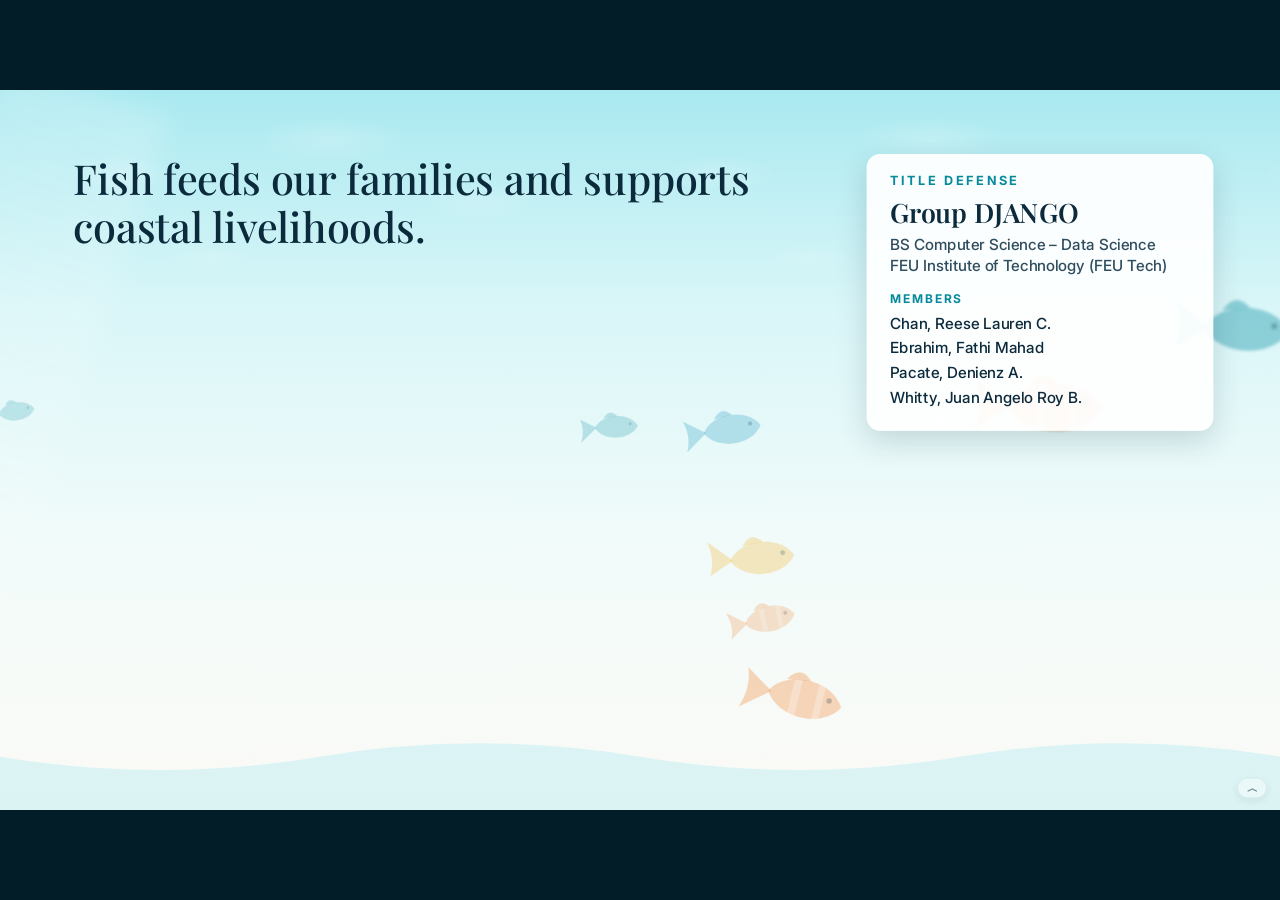
==== commit a6f0ceb1: "B Merge branch 'main' of https://github.com/Fathi-M1/DjangoDecks" ====
--- a/decks/aquaterra-title-defense/index.html
+++ b/decks/aquaterra-title-defense/index.html
@@ -409,9 +409,9 @@
 <div class="abs card aoi rv" data-s="1" style="left:970px;top:250px;width:840px;height:400px">
  <div class="lab" style="color:var(--sea);margin-bottom:12px">What the study will cover</div>
  <div class="aoi-r"><span class="lab">Location</span><div class="b22">MIMAROPA: Occidental Mindoro, Oriental Mindoro, Marinduque, Romblon, Palawan</div></div>
- <div class="aoi-r"><span class="lab">Subject</span><div class="b22">31 PSA fish categories · municipal landings and value</div></div>
+ <div class="aoi-r"><span class="lab">Subject</span><div class="b22">31 PSA fish species · municipal landings and value</div></div>
  <div class="aoi-r"><span class="lab">Period</span><div class="b22">Quarterly, 2002 Q1 – 2025 Q4</div></div>
- <div class="aoi-r"><span class="lab">Unit</span><div class="b22">One province × fish category × quarter</div></div>
+ <div class="aoi-r"><span class="lab">Unit</span><div class="b22">One province × fish species × quarter</div></div>
  <div class="cite">PSA (2026)</div>
 </div>
 <div class="abs rv ipo" data-s="2" style="left:110px;top:690px;width:1700px;height:270px">
@@ -419,9 +419,9 @@
  <div class="ipo-a">→</div>
  <div class="card ipo-b"><div class="lab" style="color:var(--sea)">Process</div><div class="b22">Random Forest will select predictors; Generalized Additive Mixed Model (GAMM) will forecast next-quarter landings; tested on held-out quarters</div></div>
  <div class="ipo-a">→</div>
- <div class="card ipo-b"><div class="lab" style="color:var(--coral)">Outputs</div><div class="b22">Seasonal shortfall flags and gross landing value at risk, ranked by province × category</div></div>
-</div>
-<aside class="notes">Our study sits in data science, specifically time-series forecasting, applied to marine municipal fisheries. It is analytics-first: we will use public secondary data and will not collect new field data. [→] It will cover the five MIMAROPA provinces and the 31 fish categories in PSA's marine municipal fisheries tables, quarterly from 2002 Q1 to 2025 Q4 (PSA, 2026). 'Municipal' follows PSA's fisheries classification, and the province is our geographic level of analysis, so one record is one province, one fish category, one quarter. [→] Inputs: PSA landings and value, plus rainfall, sea surface temperature and typhoon tracks. Process: Random Forest will select the useful predictors, and a GAMM will forecast next-quarter landings, tested on quarters the model has not seen. Outputs: seasonal shortfall flags and their gross landing value at risk. Final coverage will depend on the completeness of the records.</aside>
+ <div class="card ipo-b"><div class="lab" style="color:var(--coral)">Outputs</div><div class="b22">Seasonal shortfall flags and gross landing value at risk, ranked by province × species</div></div>
+</div>
+<aside class="notes">Our study sits in data science, specifically time-series forecasting, applied to marine municipal fisheries. It is analytics-first: we will use public secondary data and will not collect new field data. [→] It will cover the five MIMAROPA provinces and the 31 fish species in PSA's marine municipal fisheries tables, quarterly from 2002 Q1 to 2025 Q4 (PSA, 2026). 'Municipal' follows PSA's fisheries classification, and the province is our geographic level of analysis, so one record is one province, one fish category, one quarter. [→] Inputs: PSA landings and value, plus rainfall, sea surface temperature and typhoon tracks. Process: Random Forest will select the useful predictors, and a GAMM will forecast next-quarter landings, tested on quarters the model has not seen. Outputs: seasonal shortfall flags and their gross landing value at risk. Final coverage will depend on the completeness of the records.</aside>
 </section>
 <section class="slide" id="s-bg" data-label="02" data-title="II · Background" data-sec="0" data-steps="4" data-q="bg" data-r="bg">
 <div class="bgimg" style="background-image:url([data-uri]);bottom:auto;height:470px"></div>
@@ -434,7 +434,7 @@
 <div class="abs rv bgc" data-s="1" style="left:110px;top:470px;width:530px">
  <div class="lab" style="color:var(--sea)">1 · Why it matters</div>
  <p class="b22">Fisheries are key to <b>food security and livelihoods</b>.</p><div class="cite">FAO (2024)</div>
- <p class="b22" style="margin-top:14px">2023 oil spill, <b>Naujan, Oriental Mindoro</b>: fishing banned, income lost.</p><div class="cite">Agaton et al. (2023)</div>
+ <p class="b22" style="margin-top:14px">2023 oil spill, <b>Naujan, Oriental Mindoro</b>: fishing banned, P400 million income lost.</p><div class="cite">Agaton et al. (2023)</div>
  <p class="b22" style="margin-top:14px"><b>Municipal fisheries</b> here means catch from municipal waters (up to 15 km from shore), taken without a boat or with a boat of 3 gross tons or less.</p>
 </div>
 <div class="abs rv bgc" data-s="2" style="left:690px;top:470px;width:560px">
@@ -444,7 +444,7 @@
  <path id="oc-line" d="M40,34 L520,90" stroke="var(--coral)" stroke-width="5" fill="none" stroke-dasharray="12 9"/>
  <circle cx="40" cy="34" r="9" fill="var(--sea)"/><circle cx="520" cy="90" r="9" fill="var(--coral)"/>
  <text x="30" y="20" font-size="22" font-weight="700" fill="#0b2a3c">2010 · 2.6M t</text><text x="530" y="118" font-size="22" font-weight="700" fill="#0b2a3c" text-anchor="end">2023 · 1.9M t</text></svg>
- <p class="b22" style="margin-top:4px">National capture-fisheries trend: linked to overfishing and illegal fishing. Separately, <b>MIMAROPA</b> marine municipal production was <b>31,073.75 MT</b> in Q3 2025, down <b>40.2% YoY</b>.</p><div class="cite">Oceana (2026); PSA RSSO MIMAROPA (2025)</div>
+ <p class="b22" style="margin-top:4px">National capture-fisheries trend: linked to overfishing and illegal fishing. Separately, <b>MIMAROPA</b> marine municipal production was <b>20,488.92 MT</b> in Q1 2026, down <b>38.1% YoY</b>.</p><div class="cite">Oceana (2026); PSA RSSO MIMAROPA (2026)</div>
 </div>
 <div class="abs rv bgc" data-s="3" style="left:1300px;top:470px;width:510px">
  <div class="lab" style="color:var(--sea)">3 · Forecasting so far</div>
@@ -455,7 +455,7 @@
  <span class="lab" style="color:var(--aqua)">The question&nbsp;&nbsp;</span>Can we see these drops coming, province by province?</div>
 <aside class="notes">When fish gets expensive at the palengke, it's usually because less fish came in. Fish isn't just food on our table; it supports jobs and income in coastal towns, and FAO points to fisheries as key to food security and livelihoods (FAO, 2024).
 [→] We've seen what happens when supply is disrupted. After the February 2023 oil spill off Naujan, Oriental Mindoro, fishing was banned; the fisherfolk interviewed lost their main income, some up to about US$1,300 a week, and relief did not cover basic needs (Agaton et al., 2023).
-[→] And the long-term trend is worrying: Oceana reports capture fisheries fell from about 2.6M mt in 2010 to 1.9M in 2023, roughly 45M kg lost every year, a national figure (Oceana, 2026). Oceana links the decline to governance gaps: overfishing, illegal fishing, commercial vessels entering municipal waters and weak enforcement. Separately, PSA RSSO MIMAROPA reported 31,073.75 MT in marine municipal fisheries production in Q3 2025, down 40.2% year over year; this is a MIMAROPA-specific statistic, not the national 45M kg/year figure (PSA RSSO MIMAROPA, 2025).
+[→] And the long-term trend is worrying: Oceana reports capture fisheries fell from about 2.6M mt in 2010 to 1.9M in 2023, roughly 45M kg lost every year, a national figure (Oceana, 2026). Oceana links the decline to governance gaps: overfishing, illegal fishing, commercial vessels entering municipal waters and weak enforcement. Separately, PSA RSSO MIMAROPA reported 20,488.92 MT in marine municipal fisheries production in Q3 2025, down 40.9% year over year; this is a MIMAROPA-specific statistic, not the national 45M kg/year figure (PSA RSSO MIMAROPA, 2025).
 [→] So can we see these drops coming? Bokingkito et al. (2026) built a regional forecasting model for Philippine fisheries using environmental data. That's our starting point.
 [→] So what's still missing?</aside>
 </section>
@@ -477,7 +477,7 @@
 <div class="abs algo" style="left:110px;top:330px"><b>Random Forest</b> will rank and select the predictors. <span class="cite" style="display:inline">Nesslage et al. (2021)</span></div>
 <div class="abs algo" style="left:965px;top:330px"><b>GAMM</b> will forecast landings with smooth curves. <span class="cite" style="display:inline">Holmes et al. (2021)</span></div>
 <div class="abs lab" style="left:110px;top:422px">Initial research questions (preliminary)</div><div class="abs lab" style="left:990px;top:422px">Specific objectives</div>
-<button class="abs pair rv" data-s="1" data-i="0" style="top:452px"><div class="pq"><span>SOP 1</span>What seasonal benchmarks will identify landing shortfalls for each MIMAROPA province and fish category, using PSA quarterly records from 2002 to 2025?</div><i>↔</i><div class="po"><span>SO 1</span>To build seasonal benchmarks for each province × fish category from PSA quarterly landings, 2002 Q1–2025 Q4.</div></button><button class="abs pair rv" data-s="2" data-i="1" style="top:582px"><div class="pq"><span>SOP 2</span>How much will prior typhoon exposure, rainfall and sea surface temperature improve next-quarter landing forecasts from a Random Forest–GAMM workflow?</div><i>↔</i><div class="po"><span>SO 2</span>To develop the Random Forest–GAMM workflow and measure the contribution of selected predictors using reductions in Mean Absolute Error (MAE), comparing forecasts with and without them on held-out quarters.</div></button><button class="abs pair rv" data-s="3" data-i="2" style="top:712px"><div class="pq"><span>SOP 3</span>What gross landing value at risk will the projected shortfalls carry when priced at historical first-sale prices?</div><i>↔</i><div class="po"><span>SO 3</span>To estimate the gross landing value at risk of each projected shortfall using historical first-sale prices, and rank the combinations.</div></button><button class="abs pair rv" data-s="4" data-i="3" style="top:842px"><div class="pq"><span>SOP 4</span>How accurate will the forecasts be on held-out quarters (2022 Q2–2025 Q4), measured by MAE, RMSE and MASE against a seasonal-naive baseline?</div><i>↔</i><div class="po"><span>SO 4</span>To evaluate the forecasts on held-out quarters (2022 Q2–2025 Q4) with MAE, RMSE and MASE vs the seasonal-naive baseline, plus price-sensitivity and ranking-stability checks.</div></button>
+<button class="abs pair rv" data-s="1" data-i="0" style="top:452px"><div class="pq"><span>SOP 1</span>What seasonal benchmarks will identify landing shortfalls for each MIMAROPA province and fish species, using PSA quarterly records from 2002 to 2025?</div><i>↔</i><div class="po"><span>SO 1</span>To build seasonal benchmarks for each province × fish species from PSA quarterly landings, 2002 Q1–2025 Q4.</div></button><button class="abs pair rv" data-s="2" data-i="1" style="top:582px"><div class="pq"><span>SOP 2</span>How much will environmental predictors improve next-quarter landing forecasts from a Random Forest–GAMM workflow?</div><i>↔</i><div class="po"><span>SO 2</span>To develop the Random Forest–GAMM workflow and measure the contribution of selected predictors using reductions in Mean Absolute Error (MAE), comparing forecasts with and without them on held-out quarters.</div></button><button class="abs pair rv" data-s="3" data-i="2" style="top:712px"><div class="pq"><span>SOP 3</span>What gross landing value at risk will the projected shortfalls carry when priced at historical first-sale prices?</div><i>↔</i><div class="po"><span>SO 3</span>To estimate the gross landing value at risk of each projected shortfall using historical first-sale prices, and rank the combinations.</div></button><button class="abs pair rv" data-s="4" data-i="3" style="top:842px"><div class="pq"><span>SOP 4</span>How accurate will the forecasts be on held-out quarters (2022 Q2–2025 Q4), measured by MAE, RMSE and MASE against a seasonal-naive baseline?</div><i>↔</i><div class="po"><span>SO 4</span>To evaluate the forecasts on held-out quarters (2022 Q2–2025 Q4) with MAE, RMSE and MASE vs the seasonal-naive baseline, plus price-sensitivity and ranking-stability checks.</div></button>
 <aside class="notes">Our general objective: AquaTerra will forecast next-quarter municipal fish landings, flag seasonal shortfalls and estimate their gross landing value at risk for the five MIMAROPA provinces.
 Two algorithms, in one line each. Random Forest, many decision trees voting, will rank the candidate predictors and keep the useful ones (Nesslage et al., 2021). GAMM, a generalized additive mixed model, will add smooth curves for each selected predictor, plus province and fish-category effects, to forecast landings (Holmes et al., 2021).
 These are our initial research questions; we expect to refine them. Each is paired with exactly one specific objective.
@@ -490,10 +490,10 @@
 <section class="slide" id="s-scope" data-label="05" data-title="V · Scope and Limitation" data-sec="2" data-steps="2" data-q="scope" data-r="scope">
 <div class="abs" style="left:110px;top:56px;display:flex;gap:34px;align-items:flex-end"><div class="num">05</div><div><div class="kick">V · Scope and Limitation</div><h2 style="margin-top:12px;font-size:58px;">Scope and <em>Limitations</em></h2></div></div>
 <div class="abs" id="sl-tog" style="right:110px;top:222px;display:flex;gap:8px"><button class="chip" data-v="scope">Scope</button><button class="chip cor" data-v="lim">Limitation</button><button class="chip on" data-v="both">Both</button></div>
-<div class="abs glass colA" data-s="1" style="left:110px;top:284px;width:830px;height:676px;padding:22px 30px"><div class="lab" style="color:var(--sea)">Scope</div><div class="li"><i>✓</i><div><b>Study area · MIMAROPA</b><span>Occidental Mindoro, Oriental Mindoro, Marinduque, Romblon, Palawan · 31 fish categories <em class=ct>PSA (2026)</em></span></div></div><div class="li"><i>✓</i><div><b>Municipal fish</b><span>Catch within municipal waters, up to 15 km from shore; boats of 3 gross tons or less <em class=ct>RA 10654 (2015)</em></span></div></div><div class="li"><i>✓</i><div><b>Public data · 2002 Q1 – 2025 Q4</b><span>PSA OpenSTAT · NASA IMERG · NOAA OISST · NOAA IBTrACS</span></div></div><div class="li"><i>✓</i><div><b>Forecast → shortfall → value</b><span>Next-quarter RF → GAMM forecasts, seasonal shortfalls, gross landing value at risk</span></div></div><div class="li"><i>✓</i><div><b>Evaluation & dashboard</b><span>70/15/15 time split · web dashboard · consultation sought with DTI or a fisheries agency</span></div></div></div>
-<div class="abs glass colB rv" data-s="2" style="left:980px;top:284px;width:830px;height:676px;padding:22px 30px"><div class="lab" style="color:var(--coral)">Limitation</div><button class="li lm" data-i="0"><i>✕</i><div><b>Selected coverage</b><span>No commercial, aquaculture or inland fisheries; no field monitoring.</span></div></button><button class="li lm" data-i="1"><i>✕</i><div><b>Next quarter only</b><span>Data gaps and delays may limit accuracy; fishing effort is not modeled.</span></div></button><button class="li lm" data-i="2"><i>✕</i><div><b>No causal claims</b><span>Will test whether weather helps predict landings, not whether it causes shortfalls.</span></div></button><button class="li lm" data-i="3"><i>✕</i><div><b>Gross value only</b><span>Historical prices; no price forecasts, income loss, profit or damage.</span></div></button><button class="li lm" data-i="4"><i>✕</i><div><b>Research prototype</b><span>No guaranteed real-time updates; adoption is not guaranteed.</span></div></button></div>
+<div class="abs glass colA" data-s="1" style="left:110px;top:284px;width:830px;height:676px;padding:22px 30px"><div class="lab" style="color:var(--sea)">Scope</div><div class="li"><i>✓</i><div><b>Study area · MIMAROPA</b><span>Occidental Mindoro, Oriental Mindoro, Marinduque, Romblon, Palawan · 31 fish species <em class=ct>PSA (2026)</em></span></div></div><div class="li"><i>✓</i><div><b>Municipal fish</b><span>Catch within municipal waters, up to 15 km from shore; boats of 3 gross tons or less <em class=ct>RA 10654 (2015)</em></span></div></div><div class="li"><i>✓</i><div><b>Public data · 2002 Q1 – 2025 Q4</b><span>PSA OpenSTAT · NASA IMERG · NOAA OISST · NOAA IBTrACS · GMW 4.1 + Landsat Imagery</span></div></div><div class="li"><i>✓</i><div><b>Forecast → shortfall → value</b><span>Next-quarter RF → GAMM forecasts, seasonal shortfalls, gross landing value at risk</span></div></div><div class="li"><i>✓</i><div><b>Evaluation & dashboard</b><span>70/15/15 time split · web dashboard · consultation sought with DTI or a fisheries agency</span></div></div></div>
+<div class="abs glass colB rv" data-s="2" style="left:980px;top:284px;width:830px;height:676px;padding:22px 30px"><div class="lab" style="color:var(--coral)">Limitation</div><button class="li lm" data-i="0"><i>✕</i><div><b>Selected coverage</b><span>No commercial, aquaculture or inland fisheries; no field monitoring.</span></div></button><button class="li lm" data-i="1"><i>✕</i><div><b>Next quarter only</b><span>Data gaps and delays may limit accuracy; fishing effort is not modeled.</span></div></button><button class="li lm" data-i="2"><i>✕</i><div><b>No causal claims</b><span>Will test whether weather helps predict landings, not whether it causes shortfalls.</span></div></button><button class="li lm" data-i="3"><i>✕</i><div><b>Gross value only</b><span>Historical prices; no price forecasts, income loss, profit or damage.</span></div></button></div>
 <aside class="notes">Scope. Our study area will be MIMAROPA: Occidental Mindoro, Oriental Mindoro, Marinduque, Romblon and Palawan, across the 31 named fish categories in PSA's marine municipal fisheries tables (PSA, 2026); PSA's 'Others' group will be left out. Municipal fish means catch within municipal waters, which under RA 8550 as amended by RA 10654 extend up to 15 km from the coastline, by fishers using no boat or boats of three gross tons or less (RA 10654, 2015). We will use public data from 2002 Q1 to 2025 Q4: PSA OpenSTAT, NASA IMERG, NOAA OISST and NOAA IBTrACS. Random Forest will select predictors and GAMM will forecast the next quarter; we will compare forecasts with seasonal benchmarks, value shortfalls with historical first-sale prices, evaluate on a 70/15/15 time split, show results on a web dashboard, and seek consultation with DTI or a relevant fisheries agency.
-[→] Limitations: selected provinces and marine municipal categories only; no commercial, aquaculture or inland fisheries and no field monitoring. Next quarter only; data gaps and delays may affect accuracy, and fishing effort and fuel costs will not be modeled. We will not establish causal effects of typhoons, rainfall or sea temperature. Gross landing value at risk will use historical prices, not income, profit or damage. The dashboard will be a research prototype, and adoption is not guaranteed.</aside>
+[→] Limitations: selected provinces and marine municipal categories only; no commercial, aquaculture or inland fisheries and no field monitoring. Next quarter only; data gaps and delays may affect accuracy, and fishing effort and fuel costs will not be modeled. We will not establish causal effects of typhoons, rainfall or sea temperature. Gross landing value at risk will use historical prices, not income, profit or damage.</aside>
 </section>
 <section class="slide uw flow f2" id="s-flowA" data-label="06" data-title="VI · Methodology 1/3 · Data preparation" data-sec="3" data-steps="4" data-q="data" data-r="data">
 <div class="hd"><div class="num">06</div><div><div class="kick">VI · Methodology · 1 of 3</div><h2 style="margin-top:12px">Methodology: <em>Data Preparation</em></h2></div></div>
@@ -504,8 +504,8 @@
 <div class="abs stg card2" data-st="3" style="left:1230px;top:210px;width:580px;height:400px"><div class="sh"><b><i>3</i>Time split · ~70 / 15 / 15</b><span>Split by time before filling any gaps</span></div>
  <div class="segbar" style="margin-top:10px;height:44px"><button class="seg s-train" data-seg="train" style="width:374px">70%</button><button class="seg s-tune" data-seg="tune" style="width:78px">15%</button><button class="seg s-test" data-seg="test" style="width:84px">15%</button></div><div class="segls v"><button class="segl s-train" data-seg="train"><b>Train</b><span>2002 Q1 – 2018 Q3 · 67 quarters</span></button><button class="segl s-tune" data-seg="tune"><b>Tune</b><span>2018 Q4 – 2022 Q1 · 14 quarters</span></button><button class="segl s-test" data-seg="test"><b>Test</b><span>2022 Q2 – 2025 Q4 · 15 quarters</span></button></div><div class="cite">Hewamalage et al. (2023)</div></div>
 <div class="abs stg card2" data-st="4" style="left:110px;top:630px;width:620px;height:312px"><div class="sh"><b><i>4</i>Impute and validate</b><span>Test on known values before filling real gaps</span></div>
- <ul class="mlist"><li>Compare SEADEC and Kalman structural imputation</li><li>KSSA: hide known blocks, rebuild, score error</li><li>Pick the lowest-error method; flag estimates</li><li>Long unsupported gaps stay unfilled</li></ul><div class="cite">Benavides et al. (2023)</div></div>
-<div class="abs stg card2" data-st="5" style="left:760px;top:630px;width:1050px;height:312px"><div class="sh"><b><i>5</i>Align and join</b><span>One row = province × fish category × quarter</span></div>
+ <ul class="mlist"><li>Compare SEADEC and STRUCTS</li><li>KSSA: hide known blocks, rebuild, score error</li><li>Pick the lowest-error method; flag estimates</li><li>Long unsupported gaps stay unfilled</li></ul><div class="cite">Benavides et al. (2023)</div></div>
+<div class="abs stg card2" data-st="5" style="left:760px;top:630px;width:1050px;height:312px"><div class="sh"><b><i>5</i>Align and join</b><span>One row = province × fish species × quarter</span></div>
  <span class="ill" style="position:absolute;right:18px;top:16px">ILLUSTRATIVE VALUES</span>
  <div class="rules"><span>Rain → quarterly total</span><span>SST → quarterly mean</span><span>Typhoons → distinct storms</span><span>Prices → valuation only</span></div>
  <div id="fa-tab"><div class="fth"><div style="width:210px;--c:#a9bfc6">Province × fish</div><div style="width:120px;--c:#a9bfc6">Quarter</div><div style="width:140px;--c:#0e8f86">Landings (t)</div><div style="width:120px;--c:#0e8f86">Lag-4 (t)</div><div style="width:120px;--c:#2f7fd6">Rain (mm)</div><div style="width:110px;--c:#d9822b">SST (°C)</div><div style="width:120px;--c:#8a5bd6">Typhoons</div></div><div class="ftr g-train"><div class="seq" style="width:210px;--d:0.30s">A · Cat 1</div><div class="seq" style="width:120px;--d:0.37s">2002 Q1</div><div class="seq" style="width:140px;--d:0.44s">412.0</div><div class="seq" style="width:120px;--d:0.51s">—</div><div class="seq" style="width:120px;--d:0.58s">610</div><div class="seq" style="width:110px;--d:0.65s">27.9</div><div class="seq" style="width:120px;--d:0.72s">0</div></div><div class="ftr g-tune"><div class="seq" style="width:210px;--d:0.33s">A · Cat 1</div><div class="seq" style="width:120px;--d:0.40s">2018 Q4</div><div class="seq" style="width:140px;--d:0.47s">401.3</div><div class="seq" style="width:120px;--d:0.54s">452.6</div><div class="seq" style="width:120px;--d:0.61s">400</div><div class="seq" style="width:110px;--d:0.68s">28.0</div><div class="seq" style="width:120px;--d:0.75s">0</div></div><div class="ftr g-test"><div class="seq" style="width:210px;--d:0.36s">A · Cat 1</div><div class="seq" style="width:120px;--d:0.43s">2022 Q2</div><div class="seq" style="width:140px;--d:0.50s">388.5</div><div class="seq" style="width:120px;--d:0.57s">395.1</div><div class="seq" style="width:120px;--d:0.64s">560</div><div class="seq" style="width:110px;--d:0.71s">28.6</div><div class="seq" style="width:120px;--d:0.78s">0</div></div><div class="ftr g-test"><div class="seq" style="width:210px;--d:0.39s">B · Cat 2</div><div class="seq" style="width:120px;--d:0.46s">2025 Q4</div><div class="seq" style="width:140px;--d:0.53s">121.7</div><div class="seq" style="width:120px;--d:0.60s">119.4</div><div class="seq" style="width:120px;--d:0.67s">890</div><div class="seq" style="width:110px;--d:0.74s">28.9</div><div class="seq" style="width:120px;--d:0.81s">1</div></div></div></div>
@@ -519,14 +519,14 @@
 [→ Stage 4] We will compare SEADEC and structural time-series imputation with Kalman-based estimation, which performed well on marine landing series in Benavides et al. (2023); we will revalidate them on our quarterly data. KSSA will temporarily hide known blocks inside the training history, rebuild them and compare with the true values; we will pick the lowest-error method per series, flag every estimate, and leave long unsupported gaps unfilled.
 [→ Stage 5] Finally we will align everything to one row per province, fish category and quarter: rainfall as quarterly totals, SST as quarterly means, typhoons as counts of distinct qualifying storms. Prices will be matched by unit and kept for the valuation step only, never as a predictor. Table values are illustrative. Next: forecasting and value at risk.</aside>
 </section>
-<section class="slide uw flow f2" id="s-flowB" data-label="07" data-title="VI · Methodology 2/3 · Forecasting and value at risk" data-sec="3" data-steps="3" data-q="value" data-r="algo">
-<div class="hd"><div class="num">07</div><div><div class="kick">VI · Methodology · 2 of 3</div><h2 style="margin-top:12px">Methodology: <em>Forecasting and Value at Risk</em></h2></div></div>
+<section class="slide uw flow f2" id="s-flowB" data-label="07" data-title="VII · Methodology 2/3 · Forecasting and value at risk" data-sec="3" data-steps="3" data-q="value" data-r="algo">
+<div class="hd"><div class="num">07</div><div><div class="kick">VII · Methodology · 2 of 3</div><h2 style="margin-top:12px">Methodology: <em>Forecasting and Value at Risk</em></h2></div></div>
 <button class="abs btn fplay" style="right:110px;top:118px">▶ Play the flow</button>
 <div class="abs stg card2" data-st="6" style="left:110px;top:250px;width:540px;height:438px"><div class="sh"><b><i>1</i>Random Forest</b><span>Input: the joined table; will select predictors</span></div>
  <span class="ill" style="position:absolute;right:18px;top:16px">ILLUSTRATIVE</span><p class="b22" style="margin-top:10px">Shuffling a useful predictor will raise the error.</p>
  <div class="ibars"><div class="ib"><span>Lagged landings</span><i><s class="grow" style="width:92%;--d:0.50s"></s></i></div><div class="ib"><span>Season</span><i><s class="grow" style="width:78%;--d:0.60s"></s></i></div><div class="ib"><span>SST</span><i><s class="grow" style="width:52%;--d:0.70s"></s></i></div><div class="ib"><span>Rainfall</span><i><s class="grow" style="width:40%;--d:0.80s"></s></i></div><div class="ib lo"><span>Typhoons</span><i><s class="grow" style="width:22%;--d:0.90s"></s></i></div></div><div class="cite">Nesslage et al. (2021)</div></div>
-<div class="abs stg card2" data-st="7" style="left:700px;top:250px;width:560px;height:438px"><div class="sh"><b><i>2</i>Generalized Additive Mixed Model (GAMM)</b><span>Will forecast each province × fish category</span></div>
- <div class="gterms" id="gterms"><span class="gt" style="--c:#0e8f86">s(season)</span><span class="gt" style="--c:#0e8f86">s(lagged landings)</span><span class="gt env" style="--c:#d9822b">s(SST)</span><span class="gt env" style="--c:#2f7fd6">s(rainfall)</span><span class="gt env" style="--c:#8a5bd6">s(typhoons)</span><span class="gt" style="--c:#36546a">+ province</span><span class="gt" style="--c:#36546a">+ fish category</span></div>
+<div class="abs stg card2" data-st="7" style="left:700px;top:250px;width:560px;height:438px"><div class="sh"><b><i>2</i>Generalized Additive Mixed Model (GAMM)</b><span>Will forecast each province × fish species</span></div>
+ <div class="gterms" id="gterms"><span class="gt" style="--c:#0e8f86">s(season)</span><span class="gt" style="--c:#0e8f86">s(lagged landings)</span><span class="gt env" style="--c:#d9822b">s(SST)</span><span class="gt env" style="--c:#2f7fd6">s(rainfall)</span><span class="gt env" style="--c:#8a5bd6">s(typhoons)</span><span class="gt" style="--c:#36546a">+ province</span><span class="gt" style="--c:#36546a">+ fish species</span></div>
  <div style="display:flex;gap:10px;margin-top:12px"><button class="chip on" data-env="1">With weather</button><button class="chip" data-env="0">Without</button></div>
  <p class="b22" id="genv" style="margin-top:8px">Both versions will be compared.</p>
  <div class="cite">Holmes et al. (2021)</div></div>
@@ -538,7 +538,7 @@
   <text x="325" y="105" text-anchor="middle" font-size="20" font-weight="700" fill="#fff">640 t</text>
   <text x="125" y="224" text-anchor="middle" font-size="18" fill="#36546a">benchmark</text><text x="325" y="224" text-anchor="middle" font-size="18" fill="#36546a">forecast</text></svg>
  <p class="b22" style="margin-top:4px">Below benchmark = shortfall flagged.</p></div>
-<div class="abs stg card2" data-st="9" style="left:110px;top:712px;width:1700px;height:222px"><div class="sh"><b><i>4</i>Gross landing value at risk</b><span>Shortfall × historical first-sale price, then ranked by province × fish category</span></div><span class="ill" style="position:absolute;right:18px;top:16px">ILLUSTRATIVE</span>
+<div class="abs stg card2" data-st="9" style="left:110px;top:712px;width:1700px;height:222px"><div class="sh"><b><i>4</i>Gross landing value at risk</b><span>Shortfall × historical first-sale price, then ranked by province × fish species</span></div><span class="ill" style="position:absolute;right:18px;top:16px">ILLUSTRATIVE</span>
  <div class="vrow"><span>180 t × 1,000 kg</span><i>×</i><span id="vp">₱180/kg</span><i>=</i><span class="vres" id="vres">₱32.4M</span>
   <div class="vtog"><button class="chip on" data-pr="180">First-sale price</button><button class="chip" data-pr="150">Unit-value proxy</button></div></div>
  <p class="b22" id="vnote" style="margin-top:10px">Gross value at stake, not profit or income.</p></div>
@@ -550,8 +550,8 @@
 [→ Stage 3] Each forecast will be compared with the seasonal benchmark, the usual level for that province, category and quarter. If the forecast falls below it, the gap is flagged as a projected shortfall. Numbers are illustrative.
 [→ Stage 4] Shortfall tonnes times 1,000 times the historical first-sale price gives the gross landing value at risk in pesos. We will rank province × fish-category combinations by that value. It is gross value at stake, not profit or income. Values are illustrative. Next: how we will evaluate all of this.</aside>
 </section>
-<section class="slide uw f2" id="s-eval8" data-label="08" data-title="VI · Methodology 3/3 · Evaluation" data-sec="3" data-steps="3" data-q="algo" data-r="algo">
-<div class="hd"><div class="num">08</div><div><div class="kick">VI · Methodology · 3 of 3</div><h2 style="margin-top:12px">Methodology: <em>Evaluation</em></h2></div></div>
+<section class="slide uw f2" id="s-eval8" data-label="08" data-title="VIII · Methodology 3/3 · Evaluation" data-sec="3" data-steps="3" data-q="algo" data-r="algo">
+<div class="hd"><div class="num">08</div><div><div class="kick">VIII · Methodology · 3 of 3</div><h2 style="margin-top:12px">Methodology: <em>Evaluation</em></h2></div></div>
 <div class="abs card2 ev8"  style="left:110px;top:250px;width:830px;height:320px"><div class="sh"><b><i>1</i>Held-out test quarters</b></div><p class="b22" style="margin-top:14px"><b>2022 Q2 – 2025 Q4</b> · 15 quarters, locked until the final check. Train and Tune quarters will be used only for fitting and selection.</p><div class=cite>Hewamalage et al. (2023)</div></div><div class="abs card2 ev8 rv" data-s=1 style="left:980px;top:250px;width:830px;height:320px"><div class="sh"><b><i>2</i>Forecast accuracy</b></div><p class="b22" style="margin-top:14px"><b>MAE, RMSE and MASE</b> against a seasonal-naive baseline (the same quarter last year). MASE below 1 will mean the workflow beats the baseline.</p><div class=cite>Hyndman &amp; Athanasopoulos (2021)</div></div><div class="abs card2 ev8 rv" data-s=2 style="left:110px;top:600px;width:830px;height:320px"><div class="sh"><b><i>3</i>Do weather predictors help?</b></div><p class="b22" style="margin-top:14px">Forecasts <b>with vs without</b> typhoon, rainfall and SST predictors; contribution = the reduction in MAE on held-out quarters. Prediction, not cause.</p><div class=cite>Holmes et al. (2021); Nesslage et al. (2021)</div></div><div class="abs card2 ev8 rv" data-s=3 style="left:980px;top:600px;width:830px;height:320px"><div class="sh"><b><i>4</i>Are value rankings stable?</b></div><p class="b22" style="margin-top:14px"><b>Price sensitivity:</b> first-sale price vs a unit-value proxy. <b>Ranking stability:</b> whether the top province × category combinations keep their places.</p></div>
 <div class="abs nextl">→ <b>Next:</b> Potential Clients</div>
 <aside class="notes">Part three: evaluation.
@@ -560,9 +560,9 @@
 [→ 3] To answer SOP 2, we will run the forecasts with and without the typhoon, rainfall and SST predictors and measure the reduction in MAE on held-out quarters. If they don't help, we will report that. This is prediction, not cause.
 [→ 4] For value at risk, we will swap the historical first-sale price for a unit-value proxy and check whether the top-ranked province × fish-category combinations keep their places. Next: who could use these results.</aside>
 </section>
-<section class="slide" id="s-clients" data-label="09" data-title="VII · Potential Clients" data-sec="4" data-steps="5" data-q="clients">
-<div class="abs" style="left:110px;top:56px;display:flex;gap:34px;align-items:flex-end"><div class="num">09</div><div><div class="kick">VII · Potential Clients</div><h2 style="margin-top:12px;font-size:58px">Potential <em>Clients</em></h2></div></div>
-<div class="abs glass cl rv" data-s="1" style="left:110px;top:270px"><span class=tg>Primary potential users</span><div class="ch">LGUs & fisheries offices</div><div class="cm">see projected shortfalls early and prioritize monitoring</div></div><div class="abs glass cl rv" data-s="2" style="left:700px;top:270px"><div class="ch">BFAR</div><div class="cm">supplementary information for monitoring and planning</div></div><div class="abs glass cl rv" data-s="3" style="left:1290px;top:270px"><div class="ch">DTI</div><div class="cm">exposure estimates for consultations with fisheries-related enterprises</div></div><div class="abs glass cl rv" data-s="4" style="left:400px;top:560px"><div class="ch">Fisherfolk associations</div><div class="cm">seasonal supply outlooks for marketing and deliveries</div></div><div class="abs glass cl rv" data-s="5" style="left:990px;top:560px"><div class="ch">Traders, vendors & processors</div><div class="cm">projected shortfalls for sourcing and inventory</div></div>
+<section class="slide" id="s-clients" data-label="09" data-title="IX · Potential Clients" data-sec="4" data-steps="5" data-q="clients">
+<div class="abs" style="left:110px;top:56px;display:flex;gap:34px;align-items:flex-end"><div class="num">09</div><div><div class="kick">IX · Potential Clients</div><h2 style="margin-top:12px;font-size:58px">Potential <em>Clients</em></h2></div></div>
+<div class="abs glass cl rv" data-s="1" style="left:110px;top:270px"><div class="ch">LGUs & fisheries offices</div><div class="cm">see projected shortfalls early and prioritize monitoring</div></div><div class="abs glass cl rv" data-s="2" style="left:700px;top:270px"><div class="ch">BFAR</div><div class="cm">supplementary information for monitoring and planning</div></div><div class="abs glass cl rv" data-s="3" style="left:1290px;top:270px"><div class="ch"><span class=tg>Primary potential users</span><br>DTI</div><div class="cm">exposure estimates for consultations with fisheries-related enterprises</div></div><div class="abs glass cl rv" data-s="4" style="left:400px;top:560px"><div class="ch">Fisherfolk associations</div><div class="cm">seasonal supply outlooks for marketing and deliveries</div></div><div class="abs glass cl rv" data-s="5" style="left:990px;top:560px"><div class="ch">Traders, vendors & processors</div><div class="cm">projected shortfalls for sourcing and inventory</div></div>
 <div class="abs" style="left:110px;right:110px;top:858px;padding:16px 26px;border-radius:14px;background:#fff7e0;border:2px solid var(--gold);font:600 23px/1.4 IN;color:#6b4a00">We will seek consultation with DTI or a relevant fisheries agency on data suitability and usefulness. Participation and adoption are not guaranteed.</div>
 <aside class="notes">Our primary potential users are LGUs and fisheries offices, which could use provincial and fish-category forecasts to see projected shortfalls early and prioritize monitoring. [→] BFAR could use the findings as supplementary information for monitoring and planning. [→] DTI could use exposure estimates in consultations with fisheries-related enterprises. [→] Fisherfolk associations and cooperatives could use seasonal supply outlooks for marketing and delivery coordination. [→] Traders, vendors and processors could use projected shortfalls for sourcing and inventory planning. We will seek consultation with DTI or a relevant agency; participation and adoption are not guaranteed.</aside>
 </section>
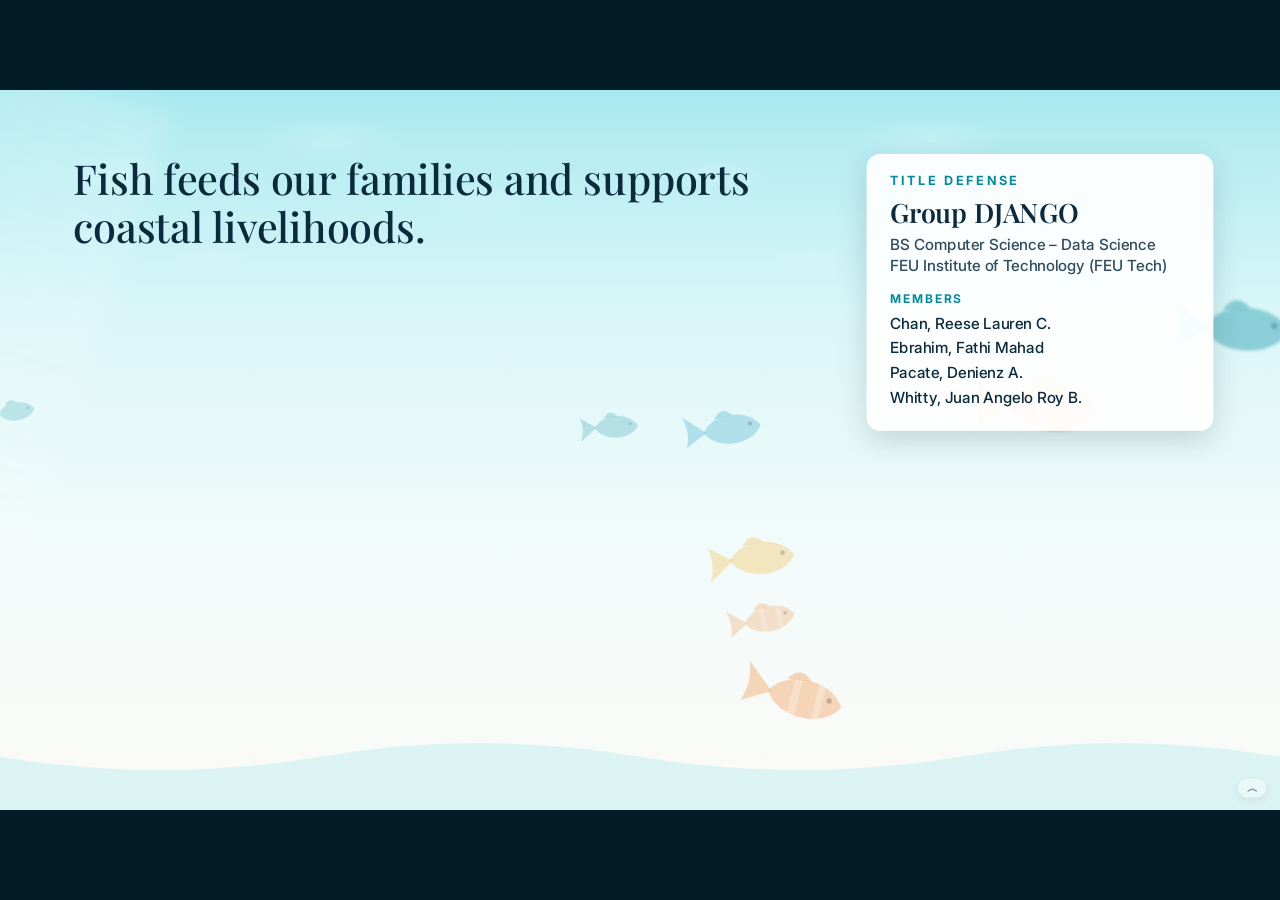
==== commit 55179467: "fix: included logos and change scale" ====
--- a/decks/aquaterra-title-defense/index.html
+++ b/decks/aquaterra-title-defense/index.html
@@ -158,9 +158,28 @@
 .tab{font:600 16px IN;padding:8px 14px;border-radius:20px;border:1.5px solid var(--line);background:#fff;color:var(--ink2)}.tab.on{background:var(--ink);color:#fff;border-color:var(--ink)}
 .sw{display:inline-block;width:14px;height:14px;border-radius:3px;margin-right:6px;vertical-align:-2px}
 /* clients */
-.cl{width:520px;height:230px;padding:24px 26px}
-.cl .tg{display:inline-block;font:700 13px IN;letter-spacing:.14em;text-transform:uppercase;color:#fff;background:var(--coral);border-radius:6px;padding:5px 8px;margin-bottom:8px}
-.cl .ch{font:600 30px/1.15 PF;color:var(--ink)}.cl .cm{font:400 19px/1.45 IN;color:var(--ink2);margin-top:10px}
+#s-clients .client-group{top:270px}
+#s-clients .client-lgu{left:110px;width:790px}
+#s-clients .client-bfar{left:930px;width:400px}
+#s-clients .client-dti{left:1370px;width:440px}
+#s-clients .client-agency{padding-top:28px}
+#s-clients .client-role{display:inline-block;font:700 15px/1 IN;letter-spacing:.08em;text-transform:uppercase;color:#a44120;margin-bottom:10px}
+#s-clients .client-group h3{font:600 31px/1.12 PF;color:var(--ink)}
+#s-clients .client-group p{font:400 20px/1.35 IN;color:var(--ink2)}
+#s-clients .client-lgu p{margin-top:18px}
+#s-clients .province-seals{display:flex;justify-content:space-between;gap:8px;margin-top:20px}
+#s-clients .province-seal{width:136px;text-align:center}
+#s-clients .province-seal img{display:block;width:114px;height:114px;object-fit:contain;margin:0 auto;border:5px solid #fff;border-radius:50%;background:#fff;box-shadow:0 7px 18px rgba(2,40,58,.14)}
+#s-clients .province-seal figcaption{font:600 15px/1.2 IN;color:var(--ink2);margin-top:6px}
+#s-clients .client-agency-head{display:flex;flex-direction:column;align-items:flex-start;gap:20px;margin-bottom:18px}
+#s-clients .client-agency-head img{width:170px;height:170px;object-fit:contain;flex:none;border:5px solid #fff;border-radius:14px;background:#fff;box-shadow:0 7px 18px rgba(2,40,58,.14)}
+#s-clients .beneficiary-heading{left:110px;top:620px;font:600 33px/1.15 PF;color:var(--ink)}
+#s-clients .beneficiary-card{top:680px;width:830px;height:142px;padding:22px 28px}
+#s-clients .beneficiary-direct{left:110px}
+#s-clients .beneficiary-indirect{left:980px}
+#s-clients .beneficiary-card h3{font:600 28px/1.15 PF;color:var(--ink)}
+#s-clients .beneficiary-card p{font:400 20px/1.35 IN;color:var(--ink2);margin-top:10px}
+#s-clients .client-caveat{left:110px;right:110px;top:865px;font:600 20px/1.4 IN;color:#6b4a00;background:#fff7e0;border:1.5px solid var(--gold);border-radius:12px;padding:13px 20px}
 /* backups */
 .mb2{flex:1;border:1.5px solid var(--line);border-radius:14px;padding:16px 18px;background:var(--mist)}
 .mb2 b{display:block;font:600 24px PF;color:var(--ink)}.mb2 span{display:block;font:400 17px/1.4 IN;color:var(--ink2);margin-top:4px}
@@ -409,9 +428,9 @@
 <div class="abs card aoi rv" data-s="1" style="left:970px;top:250px;width:840px;height:400px">
  <div class="lab" style="color:var(--sea);margin-bottom:12px">What the study will cover</div>
  <div class="aoi-r"><span class="lab">Location</span><div class="b22">MIMAROPA: Occidental Mindoro, Oriental Mindoro, Marinduque, Romblon, Palawan</div></div>
- <div class="aoi-r"><span class="lab">Subject</span><div class="b22">31 PSA fish species · municipal landings and value</div></div>
+ <div class="aoi-r"><span class="lab">Subject</span><div class="b22">31 PSA fish categories · municipal landings and value</div></div>
  <div class="aoi-r"><span class="lab">Period</span><div class="b22">Quarterly, 2002 Q1 – 2025 Q4</div></div>
- <div class="aoi-r"><span class="lab">Unit</span><div class="b22">One province × fish species × quarter</div></div>
+ <div class="aoi-r"><span class="lab">Unit</span><div class="b22">One province × fish category × quarter</div></div>
  <div class="cite">PSA (2026)</div>
 </div>
 <div class="abs rv ipo" data-s="2" style="left:110px;top:690px;width:1700px;height:270px">
@@ -419,9 +438,9 @@
  <div class="ipo-a">→</div>
  <div class="card ipo-b"><div class="lab" style="color:var(--sea)">Process</div><div class="b22">Random Forest will select predictors; Generalized Additive Mixed Model (GAMM) will forecast next-quarter landings; tested on held-out quarters</div></div>
  <div class="ipo-a">→</div>
- <div class="card ipo-b"><div class="lab" style="color:var(--coral)">Outputs</div><div class="b22">Seasonal shortfall flags and gross landing value at risk, ranked by province × species</div></div>
-</div>
-<aside class="notes">Our study sits in data science, specifically time-series forecasting, applied to marine municipal fisheries. It is analytics-first: we will use public secondary data and will not collect new field data. [→] It will cover the five MIMAROPA provinces and the 31 fish species in PSA's marine municipal fisheries tables, quarterly from 2002 Q1 to 2025 Q4 (PSA, 2026). 'Municipal' follows PSA's fisheries classification, and the province is our geographic level of analysis, so one record is one province, one fish category, one quarter. [→] Inputs: PSA landings and value, plus rainfall, sea surface temperature and typhoon tracks. Process: Random Forest will select the useful predictors, and a GAMM will forecast next-quarter landings, tested on quarters the model has not seen. Outputs: seasonal shortfall flags and their gross landing value at risk. Final coverage will depend on the completeness of the records.</aside>
+ <div class="card ipo-b"><div class="lab" style="color:var(--coral)">Outputs</div><div class="b22">Seasonal shortfall flags and gross landing value at risk, ranked by province × category</div></div>
+</div>
+<aside class="notes">Our study sits in data science, specifically time-series forecasting, applied to marine municipal fisheries. It is analytics-first: we will use public secondary data and will not collect new field data. [→] It will cover the five MIMAROPA provinces and the 31 fish categories in PSA's marine municipal fisheries tables, quarterly from 2002 Q1 to 2025 Q4 (PSA, 2026). 'Municipal' follows PSA's fisheries classification, and the province is our geographic level of analysis, so one record is one province, one fish category, one quarter. [→] Inputs: PSA landings and value, plus rainfall, sea surface temperature and typhoon tracks. Process: Random Forest will select the useful predictors, and a GAMM will forecast next-quarter landings, tested on quarters the model has not seen. Outputs: seasonal shortfall flags and their gross landing value at risk. Final coverage will depend on the completeness of the records.</aside>
 </section>
 <section class="slide" id="s-bg" data-label="02" data-title="II · Background" data-sec="0" data-steps="4" data-q="bg" data-r="bg">
 <div class="bgimg" style="background-image:url([data-uri]);bottom:auto;height:470px"></div>
@@ -434,7 +453,7 @@
 <div class="abs rv bgc" data-s="1" style="left:110px;top:470px;width:530px">
  <div class="lab" style="color:var(--sea)">1 · Why it matters</div>
  <p class="b22">Fisheries are key to <b>food security and livelihoods</b>.</p><div class="cite">FAO (2024)</div>
- <p class="b22" style="margin-top:14px">2023 oil spill, <b>Naujan, Oriental Mindoro</b>: fishing banned, P400 million income lost.</p><div class="cite">Agaton et al. (2023)</div>
+ <p class="b22" style="margin-top:14px">2023 oil spill, <b>Naujan, Oriental Mindoro</b>: fishing banned, income lost.</p><div class="cite">Agaton et al. (2023)</div>
  <p class="b22" style="margin-top:14px"><b>Municipal fisheries</b> here means catch from municipal waters (up to 15 km from shore), taken without a boat or with a boat of 3 gross tons or less.</p>
 </div>
 <div class="abs rv bgc" data-s="2" style="left:690px;top:470px;width:560px">
@@ -444,7 +463,7 @@
  <path id="oc-line" d="M40,34 L520,90" stroke="var(--coral)" stroke-width="5" fill="none" stroke-dasharray="12 9"/>
  <circle cx="40" cy="34" r="9" fill="var(--sea)"/><circle cx="520" cy="90" r="9" fill="var(--coral)"/>
  <text x="30" y="20" font-size="22" font-weight="700" fill="#0b2a3c">2010 · 2.6M t</text><text x="530" y="118" font-size="22" font-weight="700" fill="#0b2a3c" text-anchor="end">2023 · 1.9M t</text></svg>
- <p class="b22" style="margin-top:4px">National capture-fisheries trend: linked to overfishing and illegal fishing. Separately, <b>MIMAROPA</b> marine municipal production was <b>20,488.92 MT</b> in Q1 2026, down <b>38.1% YoY</b>.</p><div class="cite">Oceana (2026); PSA RSSO MIMAROPA (2026)</div>
+ <p class="b22" style="margin-top:4px">National capture-fisheries trend: linked to overfishing and illegal fishing. Separately, <b>MIMAROPA</b> marine municipal production was <b>31,073.75 MT</b> in Q3 2025, down <b>40.2% YoY</b>.</p><div class="cite">Oceana (2026); PSA RSSO MIMAROPA (2025)</div>
 </div>
 <div class="abs rv bgc" data-s="3" style="left:1300px;top:470px;width:510px">
  <div class="lab" style="color:var(--sea)">3 · Forecasting so far</div>
@@ -455,14 +474,14 @@
  <span class="lab" style="color:var(--aqua)">The question&nbsp;&nbsp;</span>Can we see these drops coming, province by province?</div>
 <aside class="notes">When fish gets expensive at the palengke, it's usually because less fish came in. Fish isn't just food on our table; it supports jobs and income in coastal towns, and FAO points to fisheries as key to food security and livelihoods (FAO, 2024).
 [→] We've seen what happens when supply is disrupted. After the February 2023 oil spill off Naujan, Oriental Mindoro, fishing was banned; the fisherfolk interviewed lost their main income, some up to about US$1,300 a week, and relief did not cover basic needs (Agaton et al., 2023).
-[→] And the long-term trend is worrying: Oceana reports capture fisheries fell from about 2.6M mt in 2010 to 1.9M in 2023, roughly 45M kg lost every year, a national figure (Oceana, 2026). Oceana links the decline to governance gaps: overfishing, illegal fishing, commercial vessels entering municipal waters and weak enforcement. Separately, PSA RSSO MIMAROPA reported 20,488.92 MT in marine municipal fisheries production in Q3 2025, down 40.9% year over year; this is a MIMAROPA-specific statistic, not the national 45M kg/year figure (PSA RSSO MIMAROPA, 2025).
+[→] And the long-term trend is worrying: Oceana reports capture fisheries fell from about 2.6M mt in 2010 to 1.9M in 2023, roughly 45M kg lost every year, a national figure (Oceana, 2026). Oceana links the decline to governance gaps: overfishing, illegal fishing, commercial vessels entering municipal waters and weak enforcement. Separately, PSA RSSO MIMAROPA reported 31,073.75 MT in marine municipal fisheries production in Q3 2025, down 40.2% year over year; this is a MIMAROPA-specific statistic, not the national 45M kg/year figure (PSA RSSO MIMAROPA, 2025).
 [→] So can we see these drops coming? Bokingkito et al. (2026) built a regional forecasting model for Philippine fisheries using environmental data. That's our starting point.
 [→] So what's still missing?</aside>
 </section>
 <section class="slide" id="s-gaps" data-label="03" data-title="III · Research Gaps" data-sec="0" data-steps="5" data-q="gaps" data-r="gaps">
 <div class="hd"><div class="num">03</div><div><div class="kick">III · Research Gaps</div><h2 style="margin-top:12px">Research <em>Gaps</em></h2></div></div>
 <div class="abs b22" style="left:110px;top:258px;width:1700px"><b>Existing forecasts</b> work at the <i>regional level</i> across the Philippines; AquaTerra will work at the <b>province × fish-category level</b> within MIMAROPA. <span class="cite" style="display:inline">Bokingkito et al. (2026)</span></div>
-<button class="abs gap rv" data-s="1" data-g="0" style="left:110px;top:330px"><div class="gn"><span>Gap 1</span>Level</div><p>No seasonal shortfall forecasts by <b>province × fish species</b>, where local offices plan.</p><p class="gw"><b>AquaTerra will:</b> Forecast each combination and flag shortfalls.</p><div class="cite">Bokingkito et al. (2026)</div></button><button class="abs gap rv" data-s="2" data-g="1" style="left:980px;top:330px"><div class="gn"><span>Gap 2</span>Value</div><p>Forecasts give <b>kilos, not value</b>.</p><p class="gw"><b>AquaTerra will:</b> Attach a historical first-sale price to each shortfall.</p><div class="cite">Bokingkito et al. (2026); PSA (2026)</div></button><button class="abs gap rv" data-s="3" data-g="2" style="left:110px;top:610px"><div class="gn"><span>Gap 3</span>Checking</div><p>Shortfall flags and value rankings are <b>not yet checked</b>.</p><p class="gw"><b>AquaTerra will:</b> Test flag accuracy, and whether rankings hold when prices change.</p><div class="cite">Hewamalage et al. (2023)</div></button><button class="abs gap rv" data-s="4" data-g="3" style="left:980px;top:610px"><div class="gn"><span>Gap 4</span>Weather</div><p>Typhoons, rain and sea temperature are linked to lower catch, but <b>few studies test</b> them in a provincial forecast.</p><p class="gw"><b>AquaTerra will:</b> Test with vs without; report it if they don't help. Prediction, not cause.</p><div class="cite">Noy et al. (2023); Holmes et al. (2021)</div></button>
+<button class="abs gap rv" data-s="1" data-g="0" style="left:110px;top:330px"><div class="gn"><span>Gap 1</span>Level</div><p>No seasonal shortfall forecasts by <b>province × fish category</b>, where local offices plan.</p><p class="gw"><b>AquaTerra will:</b> Forecast each combination and flag shortfalls.</p><div class="cite">Bokingkito et al. (2026)</div></button><button class="abs gap rv" data-s="2" data-g="1" style="left:980px;top:330px"><div class="gn"><span>Gap 2</span>Value</div><p>Forecasts give <b>kilos, not value</b>.</p><p class="gw"><b>AquaTerra will:</b> Attach a historical first-sale price to each shortfall.</p><div class="cite">Bokingkito et al. (2026); PSA (2026)</div></button><button class="abs gap rv" data-s="3" data-g="2" style="left:110px;top:610px"><div class="gn"><span>Gap 3</span>Checking</div><p>Shortfall flags and value rankings are <b>not yet checked</b>.</p><p class="gw"><b>AquaTerra will:</b> Test flag accuracy, and whether rankings hold when prices change.</p><div class="cite">Hewamalage et al. (2023)</div></button><button class="abs gap rv" data-s="4" data-g="3" style="left:980px;top:610px"><div class="gn"><span>Gap 4</span>Weather</div><p>Typhoons, rain and sea temperature are linked to lower catch, but <b>few studies test</b> them in a provincial forecast.</p><p class="gw"><b>AquaTerra will:</b> Test with vs without; report it if they don't help. Prediction, not cause.</p><div class="cite">Noy et al. (2023); Holmes et al. (2021)</div></button>
 <div class="abs rv" data-s="5" style="left:110px;width:1700px;top:892px;padding:16px 28px;border-radius:16px;background:var(--ink);color:#fff;font:500 27px/1.35 IN"><span class="lab" style="color:var(--aqua)">AquaTerra&nbsp;&nbsp;</span>turns forecasts into <b>shortfalls and their value</b>, province by province.</div>
 <aside class="notes">So here's what those studies already did. Bokingkito et al. (2026) developed fisheries forecasts at the regional level across the Philippines; AquaTerra will work at the province × fish-category level within MIMAROPA.
 [→] Gap 1: there are no seasonal shortfall forecasts by province and fish category, the level where local offices plan. We will forecast each province and fish category and flag seasonal shortfalls.
@@ -477,7 +496,7 @@
 <div class="abs algo" style="left:110px;top:330px"><b>Random Forest</b> will rank and select the predictors. <span class="cite" style="display:inline">Nesslage et al. (2021)</span></div>
 <div class="abs algo" style="left:965px;top:330px"><b>GAMM</b> will forecast landings with smooth curves. <span class="cite" style="display:inline">Holmes et al. (2021)</span></div>
 <div class="abs lab" style="left:110px;top:422px">Initial research questions (preliminary)</div><div class="abs lab" style="left:990px;top:422px">Specific objectives</div>
-<button class="abs pair rv" data-s="1" data-i="0" style="top:452px"><div class="pq"><span>SOP 1</span>What seasonal benchmarks will identify landing shortfalls for each MIMAROPA province and fish species, using PSA quarterly records from 2002 to 2025?</div><i>↔</i><div class="po"><span>SO 1</span>To build seasonal benchmarks for each province × fish species from PSA quarterly landings, 2002 Q1–2025 Q4.</div></button><button class="abs pair rv" data-s="2" data-i="1" style="top:582px"><div class="pq"><span>SOP 2</span>How much will environmental predictors improve next-quarter landing forecasts from a Random Forest–GAMM workflow?</div><i>↔</i><div class="po"><span>SO 2</span>To develop the Random Forest–GAMM workflow and measure the contribution of selected predictors using reductions in Mean Absolute Error (MAE), comparing forecasts with and without them on held-out quarters.</div></button><button class="abs pair rv" data-s="3" data-i="2" style="top:712px"><div class="pq"><span>SOP 3</span>What gross landing value at risk will the projected shortfalls carry when priced at historical first-sale prices?</div><i>↔</i><div class="po"><span>SO 3</span>To estimate the gross landing value at risk of each projected shortfall using historical first-sale prices, and rank the combinations.</div></button><button class="abs pair rv" data-s="4" data-i="3" style="top:842px"><div class="pq"><span>SOP 4</span>How accurate will the forecasts be on held-out quarters (2022 Q2–2025 Q4), measured by MAE, RMSE and MASE against a seasonal-naive baseline?</div><i>↔</i><div class="po"><span>SO 4</span>To evaluate the forecasts on held-out quarters (2022 Q2–2025 Q4) with MAE, RMSE and MASE vs the seasonal-naive baseline, plus price-sensitivity and ranking-stability checks.</div></button>
+<button class="abs pair rv" data-s="1" data-i="0" style="top:452px"><div class="pq"><span>SOP 1</span>What seasonal benchmarks will identify landing shortfalls for each MIMAROPA province and fish category, using PSA quarterly records from 2002 to 2025?</div><i>↔</i><div class="po"><span>SO 1</span>To build seasonal benchmarks for each province × fish category from PSA quarterly landings, 2002 Q1–2025 Q4.</div></button><button class="abs pair rv" data-s="2" data-i="1" style="top:582px"><div class="pq"><span>SOP 2</span>How much will prior typhoon exposure, rainfall and sea surface temperature improve next-quarter landing forecasts from a Random Forest–GAMM workflow?</div><i>↔</i><div class="po"><span>SO 2</span>To develop the Random Forest–GAMM workflow and measure the contribution of selected predictors using reductions in Mean Absolute Error (MAE), comparing forecasts with and without them on held-out quarters.</div></button><button class="abs pair rv" data-s="3" data-i="2" style="top:712px"><div class="pq"><span>SOP 3</span>What gross landing value at risk will the projected shortfalls carry when priced at historical first-sale prices?</div><i>↔</i><div class="po"><span>SO 3</span>To estimate the gross landing value at risk of each projected shortfall using historical first-sale prices, and rank the combinations.</div></button><button class="abs pair rv" data-s="4" data-i="3" style="top:842px"><div class="pq"><span>SOP 4</span>How accurate will the forecasts be on held-out quarters (2022 Q2–2025 Q4), measured by MAE, RMSE and MASE against a seasonal-naive baseline?</div><i>↔</i><div class="po"><span>SO 4</span>To evaluate the forecasts on held-out quarters (2022 Q2–2025 Q4) with MAE, RMSE and MASE vs the seasonal-naive baseline, plus price-sensitivity and ranking-stability checks.</div></button>
 <aside class="notes">Our general objective: AquaTerra will forecast next-quarter municipal fish landings, flag seasonal shortfalls and estimate their gross landing value at risk for the five MIMAROPA provinces.
 Two algorithms, in one line each. Random Forest, many decision trees voting, will rank the candidate predictors and keep the useful ones (Nesslage et al., 2021). GAMM, a generalized additive mixed model, will add smooth curves for each selected predictor, plus province and fish-category effects, to forecast landings (Holmes et al., 2021).
 These are our initial research questions; we expect to refine them. Each is paired with exactly one specific objective.
@@ -490,10 +509,10 @@
 <section class="slide" id="s-scope" data-label="05" data-title="V · Scope and Limitation" data-sec="2" data-steps="2" data-q="scope" data-r="scope">
 <div class="abs" style="left:110px;top:56px;display:flex;gap:34px;align-items:flex-end"><div class="num">05</div><div><div class="kick">V · Scope and Limitation</div><h2 style="margin-top:12px;font-size:58px;">Scope and <em>Limitations</em></h2></div></div>
 <div class="abs" id="sl-tog" style="right:110px;top:222px;display:flex;gap:8px"><button class="chip" data-v="scope">Scope</button><button class="chip cor" data-v="lim">Limitation</button><button class="chip on" data-v="both">Both</button></div>
-<div class="abs glass colA" data-s="1" style="left:110px;top:284px;width:830px;height:676px;padding:22px 30px"><div class="lab" style="color:var(--sea)">Scope</div><div class="li"><i>✓</i><div><b>Study area · MIMAROPA</b><span>Occidental Mindoro, Oriental Mindoro, Marinduque, Romblon, Palawan · 31 fish species <em class=ct>PSA (2026)</em></span></div></div><div class="li"><i>✓</i><div><b>Municipal fish</b><span>Catch within municipal waters, up to 15 km from shore; boats of 3 gross tons or less <em class=ct>RA 10654 (2015)</em></span></div></div><div class="li"><i>✓</i><div><b>Public data · 2002 Q1 – 2025 Q4</b><span>PSA OpenSTAT · NASA IMERG · NOAA OISST · NOAA IBTrACS · GMW 4.1 + Landsat Imagery</span></div></div><div class="li"><i>✓</i><div><b>Forecast → shortfall → value</b><span>Next-quarter RF → GAMM forecasts, seasonal shortfalls, gross landing value at risk</span></div></div><div class="li"><i>✓</i><div><b>Evaluation & dashboard</b><span>70/15/15 time split · web dashboard · consultation sought with DTI or a fisheries agency</span></div></div></div>
-<div class="abs glass colB rv" data-s="2" style="left:980px;top:284px;width:830px;height:676px;padding:22px 30px"><div class="lab" style="color:var(--coral)">Limitation</div><button class="li lm" data-i="0"><i>✕</i><div><b>Selected coverage</b><span>No commercial, aquaculture or inland fisheries; no field monitoring.</span></div></button><button class="li lm" data-i="1"><i>✕</i><div><b>Next quarter only</b><span>Data gaps and delays may limit accuracy; fishing effort is not modeled.</span></div></button><button class="li lm" data-i="2"><i>✕</i><div><b>No causal claims</b><span>Will test whether weather helps predict landings, not whether it causes shortfalls.</span></div></button><button class="li lm" data-i="3"><i>✕</i><div><b>Gross value only</b><span>Historical prices; no price forecasts, income loss, profit or damage.</span></div></button></div>
+<div class="abs glass colA" data-s="1" style="left:110px;top:284px;width:830px;height:676px;padding:22px 30px"><div class="lab" style="color:var(--sea)">Scope</div><div class="li"><i>✓</i><div><b>Study area · MIMAROPA</b><span>Occidental Mindoro, Oriental Mindoro, Marinduque, Romblon, Palawan · 31 fish categories <em class=ct>PSA (2026)</em></span></div></div><div class="li"><i>✓</i><div><b>Municipal fish</b><span>Catch within municipal waters, up to 15 km from shore; boats of 3 gross tons or less <em class=ct>RA 10654 (2015)</em></span></div></div><div class="li"><i>✓</i><div><b>Public data · 2002 Q1 – 2025 Q4</b><span>PSA OpenSTAT · NASA IMERG · NOAA OISST · NOAA IBTrACS</span></div></div><div class="li"><i>✓</i><div><b>Forecast → shortfall → value</b><span>Next-quarter RF → GAMM forecasts, seasonal shortfalls, gross landing value at risk</span></div></div><div class="li"><i>✓</i><div><b>Evaluation & dashboard</b><span>70/15/15 time split · web dashboard · consultation sought with DTI or a fisheries agency</span></div></div></div>
+<div class="abs glass colB rv" data-s="2" style="left:980px;top:284px;width:830px;height:676px;padding:22px 30px"><div class="lab" style="color:var(--coral)">Limitation</div><button class="li lm" data-i="0"><i>✕</i><div><b>Selected coverage</b><span>No commercial, aquaculture or inland fisheries; no field monitoring.</span></div></button><button class="li lm" data-i="1"><i>✕</i><div><b>Next quarter only</b><span>Data gaps and delays may limit accuracy; fishing effort is not modeled.</span></div></button><button class="li lm" data-i="2"><i>✕</i><div><b>No causal claims</b><span>Will test whether weather helps predict landings, not whether it causes shortfalls.</span></div></button><button class="li lm" data-i="3"><i>✕</i><div><b>Gross value only</b><span>Historical prices; no price forecasts, income loss, profit or damage.</span></div></button><button class="li lm" data-i="4"><i>✕</i><div><b>Research prototype</b><span>No guaranteed real-time updates; adoption is not guaranteed.</span></div></button></div>
 <aside class="notes">Scope. Our study area will be MIMAROPA: Occidental Mindoro, Oriental Mindoro, Marinduque, Romblon and Palawan, across the 31 named fish categories in PSA's marine municipal fisheries tables (PSA, 2026); PSA's 'Others' group will be left out. Municipal fish means catch within municipal waters, which under RA 8550 as amended by RA 10654 extend up to 15 km from the coastline, by fishers using no boat or boats of three gross tons or less (RA 10654, 2015). We will use public data from 2002 Q1 to 2025 Q4: PSA OpenSTAT, NASA IMERG, NOAA OISST and NOAA IBTrACS. Random Forest will select predictors and GAMM will forecast the next quarter; we will compare forecasts with seasonal benchmarks, value shortfalls with historical first-sale prices, evaluate on a 70/15/15 time split, show results on a web dashboard, and seek consultation with DTI or a relevant fisheries agency.
-[→] Limitations: selected provinces and marine municipal categories only; no commercial, aquaculture or inland fisheries and no field monitoring. Next quarter only; data gaps and delays may affect accuracy, and fishing effort and fuel costs will not be modeled. We will not establish causal effects of typhoons, rainfall or sea temperature. Gross landing value at risk will use historical prices, not income, profit or damage.</aside>
+[→] Limitations: selected provinces and marine municipal categories only; no commercial, aquaculture or inland fisheries and no field monitoring. Next quarter only; data gaps and delays may affect accuracy, and fishing effort and fuel costs will not be modeled. We will not establish causal effects of typhoons, rainfall or sea temperature. Gross landing value at risk will use historical prices, not income, profit or damage. The dashboard will be a research prototype, and adoption is not guaranteed.</aside>
 </section>
 <section class="slide uw flow f2" id="s-flowA" data-label="06" data-title="VI · Methodology 1/3 · Data preparation" data-sec="3" data-steps="4" data-q="data" data-r="data">
 <div class="hd"><div class="num">06</div><div><div class="kick">VI · Methodology · 1 of 3</div><h2 style="margin-top:12px">Methodology: <em>Data Preparation</em></h2></div></div>
@@ -504,8 +523,8 @@
 <div class="abs stg card2" data-st="3" style="left:1230px;top:210px;width:580px;height:400px"><div class="sh"><b><i>3</i>Time split · ~70 / 15 / 15</b><span>Split by time before filling any gaps</span></div>
  <div class="segbar" style="margin-top:10px;height:44px"><button class="seg s-train" data-seg="train" style="width:374px">70%</button><button class="seg s-tune" data-seg="tune" style="width:78px">15%</button><button class="seg s-test" data-seg="test" style="width:84px">15%</button></div><div class="segls v"><button class="segl s-train" data-seg="train"><b>Train</b><span>2002 Q1 – 2018 Q3 · 67 quarters</span></button><button class="segl s-tune" data-seg="tune"><b>Tune</b><span>2018 Q4 – 2022 Q1 · 14 quarters</span></button><button class="segl s-test" data-seg="test"><b>Test</b><span>2022 Q2 – 2025 Q4 · 15 quarters</span></button></div><div class="cite">Hewamalage et al. (2023)</div></div>
 <div class="abs stg card2" data-st="4" style="left:110px;top:630px;width:620px;height:312px"><div class="sh"><b><i>4</i>Impute and validate</b><span>Test on known values before filling real gaps</span></div>
- <ul class="mlist"><li>Compare SEADEC and STRUCTS</li><li>KSSA: hide known blocks, rebuild, score error</li><li>Pick the lowest-error method; flag estimates</li><li>Long unsupported gaps stay unfilled</li></ul><div class="cite">Benavides et al. (2023)</div></div>
-<div class="abs stg card2" data-st="5" style="left:760px;top:630px;width:1050px;height:312px"><div class="sh"><b><i>5</i>Align and join</b><span>One row = province × fish species × quarter</span></div>
+ <ul class="mlist"><li>Compare SEADEC and Kalman structural imputation</li><li>KSSA: hide known blocks, rebuild, score error</li><li>Pick the lowest-error method; flag estimates</li><li>Long unsupported gaps stay unfilled</li></ul><div class="cite">Benavides et al. (2023)</div></div>
+<div class="abs stg card2" data-st="5" style="left:760px;top:630px;width:1050px;height:312px"><div class="sh"><b><i>5</i>Align and join</b><span>One row = province × fish category × quarter</span></div>
  <span class="ill" style="position:absolute;right:18px;top:16px">ILLUSTRATIVE VALUES</span>
  <div class="rules"><span>Rain → quarterly total</span><span>SST → quarterly mean</span><span>Typhoons → distinct storms</span><span>Prices → valuation only</span></div>
  <div id="fa-tab"><div class="fth"><div style="width:210px;--c:#a9bfc6">Province × fish</div><div style="width:120px;--c:#a9bfc6">Quarter</div><div style="width:140px;--c:#0e8f86">Landings (t)</div><div style="width:120px;--c:#0e8f86">Lag-4 (t)</div><div style="width:120px;--c:#2f7fd6">Rain (mm)</div><div style="width:110px;--c:#d9822b">SST (°C)</div><div style="width:120px;--c:#8a5bd6">Typhoons</div></div><div class="ftr g-train"><div class="seq" style="width:210px;--d:0.30s">A · Cat 1</div><div class="seq" style="width:120px;--d:0.37s">2002 Q1</div><div class="seq" style="width:140px;--d:0.44s">412.0</div><div class="seq" style="width:120px;--d:0.51s">—</div><div class="seq" style="width:120px;--d:0.58s">610</div><div class="seq" style="width:110px;--d:0.65s">27.9</div><div class="seq" style="width:120px;--d:0.72s">0</div></div><div class="ftr g-tune"><div class="seq" style="width:210px;--d:0.33s">A · Cat 1</div><div class="seq" style="width:120px;--d:0.40s">2018 Q4</div><div class="seq" style="width:140px;--d:0.47s">401.3</div><div class="seq" style="width:120px;--d:0.54s">452.6</div><div class="seq" style="width:120px;--d:0.61s">400</div><div class="seq" style="width:110px;--d:0.68s">28.0</div><div class="seq" style="width:120px;--d:0.75s">0</div></div><div class="ftr g-test"><div class="seq" style="width:210px;--d:0.36s">A · Cat 1</div><div class="seq" style="width:120px;--d:0.43s">2022 Q2</div><div class="seq" style="width:140px;--d:0.50s">388.5</div><div class="seq" style="width:120px;--d:0.57s">395.1</div><div class="seq" style="width:120px;--d:0.64s">560</div><div class="seq" style="width:110px;--d:0.71s">28.6</div><div class="seq" style="width:120px;--d:0.78s">0</div></div><div class="ftr g-test"><div class="seq" style="width:210px;--d:0.39s">B · Cat 2</div><div class="seq" style="width:120px;--d:0.46s">2025 Q4</div><div class="seq" style="width:140px;--d:0.53s">121.7</div><div class="seq" style="width:120px;--d:0.60s">119.4</div><div class="seq" style="width:120px;--d:0.67s">890</div><div class="seq" style="width:110px;--d:0.74s">28.9</div><div class="seq" style="width:120px;--d:0.81s">1</div></div></div></div>
@@ -519,14 +538,14 @@
 [→ Stage 4] We will compare SEADEC and structural time-series imputation with Kalman-based estimation, which performed well on marine landing series in Benavides et al. (2023); we will revalidate them on our quarterly data. KSSA will temporarily hide known blocks inside the training history, rebuild them and compare with the true values; we will pick the lowest-error method per series, flag every estimate, and leave long unsupported gaps unfilled.
 [→ Stage 5] Finally we will align everything to one row per province, fish category and quarter: rainfall as quarterly totals, SST as quarterly means, typhoons as counts of distinct qualifying storms. Prices will be matched by unit and kept for the valuation step only, never as a predictor. Table values are illustrative. Next: forecasting and value at risk.</aside>
 </section>
-<section class="slide uw flow f2" id="s-flowB" data-label="07" data-title="VII · Methodology 2/3 · Forecasting and value at risk" data-sec="3" data-steps="3" data-q="value" data-r="algo">
-<div class="hd"><div class="num">07</div><div><div class="kick">VII · Methodology · 2 of 3</div><h2 style="margin-top:12px">Methodology: <em>Forecasting and Value at Risk</em></h2></div></div>
+<section class="slide uw flow f2" id="s-flowB" data-label="07" data-title="VI · Methodology 2/3 · Forecasting and value at risk" data-sec="3" data-steps="3" data-q="value" data-r="algo">
+<div class="hd"><div class="num">07</div><div><div class="kick">VI · Methodology · 2 of 3</div><h2 style="margin-top:12px">Methodology: <em>Forecasting and Value at Risk</em></h2></div></div>
 <button class="abs btn fplay" style="right:110px;top:118px">▶ Play the flow</button>
 <div class="abs stg card2" data-st="6" style="left:110px;top:250px;width:540px;height:438px"><div class="sh"><b><i>1</i>Random Forest</b><span>Input: the joined table; will select predictors</span></div>
  <span class="ill" style="position:absolute;right:18px;top:16px">ILLUSTRATIVE</span><p class="b22" style="margin-top:10px">Shuffling a useful predictor will raise the error.</p>
  <div class="ibars"><div class="ib"><span>Lagged landings</span><i><s class="grow" style="width:92%;--d:0.50s"></s></i></div><div class="ib"><span>Season</span><i><s class="grow" style="width:78%;--d:0.60s"></s></i></div><div class="ib"><span>SST</span><i><s class="grow" style="width:52%;--d:0.70s"></s></i></div><div class="ib"><span>Rainfall</span><i><s class="grow" style="width:40%;--d:0.80s"></s></i></div><div class="ib lo"><span>Typhoons</span><i><s class="grow" style="width:22%;--d:0.90s"></s></i></div></div><div class="cite">Nesslage et al. (2021)</div></div>
-<div class="abs stg card2" data-st="7" style="left:700px;top:250px;width:560px;height:438px"><div class="sh"><b><i>2</i>Generalized Additive Mixed Model (GAMM)</b><span>Will forecast each province × fish species</span></div>
- <div class="gterms" id="gterms"><span class="gt" style="--c:#0e8f86">s(season)</span><span class="gt" style="--c:#0e8f86">s(lagged landings)</span><span class="gt env" style="--c:#d9822b">s(SST)</span><span class="gt env" style="--c:#2f7fd6">s(rainfall)</span><span class="gt env" style="--c:#8a5bd6">s(typhoons)</span><span class="gt" style="--c:#36546a">+ province</span><span class="gt" style="--c:#36546a">+ fish species</span></div>
+<div class="abs stg card2" data-st="7" style="left:700px;top:250px;width:560px;height:438px"><div class="sh"><b><i>2</i>Generalized Additive Mixed Model (GAMM)</b><span>Will forecast each province × fish category</span></div>
+ <div class="gterms" id="gterms"><span class="gt" style="--c:#0e8f86">s(season)</span><span class="gt" style="--c:#0e8f86">s(lagged landings)</span><span class="gt env" style="--c:#d9822b">s(SST)</span><span class="gt env" style="--c:#2f7fd6">s(rainfall)</span><span class="gt env" style="--c:#8a5bd6">s(typhoons)</span><span class="gt" style="--c:#36546a">+ province</span><span class="gt" style="--c:#36546a">+ fish category</span></div>
  <div style="display:flex;gap:10px;margin-top:12px"><button class="chip on" data-env="1">With weather</button><button class="chip" data-env="0">Without</button></div>
  <p class="b22" id="genv" style="margin-top:8px">Both versions will be compared.</p>
  <div class="cite">Holmes et al. (2021)</div></div>
@@ -538,7 +557,7 @@
   <text x="325" y="105" text-anchor="middle" font-size="20" font-weight="700" fill="#fff">640 t</text>
   <text x="125" y="224" text-anchor="middle" font-size="18" fill="#36546a">benchmark</text><text x="325" y="224" text-anchor="middle" font-size="18" fill="#36546a">forecast</text></svg>
  <p class="b22" style="margin-top:4px">Below benchmark = shortfall flagged.</p></div>
-<div class="abs stg card2" data-st="9" style="left:110px;top:712px;width:1700px;height:222px"><div class="sh"><b><i>4</i>Gross landing value at risk</b><span>Shortfall × historical first-sale price, then ranked by province × fish species</span></div><span class="ill" style="position:absolute;right:18px;top:16px">ILLUSTRATIVE</span>
+<div class="abs stg card2" data-st="9" style="left:110px;top:712px;width:1700px;height:222px"><div class="sh"><b><i>4</i>Gross landing value at risk</b><span>Shortfall × historical first-sale price, then ranked by province × fish category</span></div><span class="ill" style="position:absolute;right:18px;top:16px">ILLUSTRATIVE</span>
  <div class="vrow"><span>180 t × 1,000 kg</span><i>×</i><span id="vp">₱180/kg</span><i>=</i><span class="vres" id="vres">₱32.4M</span>
   <div class="vtog"><button class="chip on" data-pr="180">First-sale price</button><button class="chip" data-pr="150">Unit-value proxy</button></div></div>
  <p class="b22" id="vnote" style="margin-top:10px">Gross value at stake, not profit or income.</p></div>
@@ -550,8 +569,8 @@
 [→ Stage 3] Each forecast will be compared with the seasonal benchmark, the usual level for that province, category and quarter. If the forecast falls below it, the gap is flagged as a projected shortfall. Numbers are illustrative.
 [→ Stage 4] Shortfall tonnes times 1,000 times the historical first-sale price gives the gross landing value at risk in pesos. We will rank province × fish-category combinations by that value. It is gross value at stake, not profit or income. Values are illustrative. Next: how we will evaluate all of this.</aside>
 </section>
-<section class="slide uw f2" id="s-eval8" data-label="08" data-title="VIII · Methodology 3/3 · Evaluation" data-sec="3" data-steps="3" data-q="algo" data-r="algo">
-<div class="hd"><div class="num">08</div><div><div class="kick">VIII · Methodology · 3 of 3</div><h2 style="margin-top:12px">Methodology: <em>Evaluation</em></h2></div></div>
+<section class="slide uw f2" id="s-eval8" data-label="08" data-title="VI · Methodology 3/3 · Evaluation" data-sec="3" data-steps="3" data-q="algo" data-r="algo">
+<div class="hd"><div class="num">08</div><div><div class="kick">VI · Methodology · 3 of 3</div><h2 style="margin-top:12px">Methodology: <em>Evaluation</em></h2></div></div>
 <div class="abs card2 ev8"  style="left:110px;top:250px;width:830px;height:320px"><div class="sh"><b><i>1</i>Held-out test quarters</b></div><p class="b22" style="margin-top:14px"><b>2022 Q2 – 2025 Q4</b> · 15 quarters, locked until the final check. Train and Tune quarters will be used only for fitting and selection.</p><div class=cite>Hewamalage et al. (2023)</div></div><div class="abs card2 ev8 rv" data-s=1 style="left:980px;top:250px;width:830px;height:320px"><div class="sh"><b><i>2</i>Forecast accuracy</b></div><p class="b22" style="margin-top:14px"><b>MAE, RMSE and MASE</b> against a seasonal-naive baseline (the same quarter last year). MASE below 1 will mean the workflow beats the baseline.</p><div class=cite>Hyndman &amp; Athanasopoulos (2021)</div></div><div class="abs card2 ev8 rv" data-s=2 style="left:110px;top:600px;width:830px;height:320px"><div class="sh"><b><i>3</i>Do weather predictors help?</b></div><p class="b22" style="margin-top:14px">Forecasts <b>with vs without</b> typhoon, rainfall and SST predictors; contribution = the reduction in MAE on held-out quarters. Prediction, not cause.</p><div class=cite>Holmes et al. (2021); Nesslage et al. (2021)</div></div><div class="abs card2 ev8 rv" data-s=3 style="left:980px;top:600px;width:830px;height:320px"><div class="sh"><b><i>4</i>Are value rankings stable?</b></div><p class="b22" style="margin-top:14px"><b>Price sensitivity:</b> first-sale price vs a unit-value proxy. <b>Ranking stability:</b> whether the top province × category combinations keep their places.</p></div>
 <div class="abs nextl">→ <b>Next:</b> Potential Clients</div>
 <aside class="notes">Part three: evaluation.
@@ -560,11 +579,26 @@
 [→ 3] To answer SOP 2, we will run the forecasts with and without the typhoon, rainfall and SST predictors and measure the reduction in MAE on held-out quarters. If they don't help, we will report that. This is prediction, not cause.
 [→ 4] For value at risk, we will swap the historical first-sale price for a unit-value proxy and check whether the top-ranked province × fish-category combinations keep their places. Next: who could use these results.</aside>
 </section>
-<section class="slide" id="s-clients" data-label="09" data-title="IX · Potential Clients" data-sec="4" data-steps="5" data-q="clients">
-<div class="abs" style="left:110px;top:56px;display:flex;gap:34px;align-items:flex-end"><div class="num">09</div><div><div class="kick">IX · Potential Clients</div><h2 style="margin-top:12px;font-size:58px">Potential <em>Clients</em></h2></div></div>
-<div class="abs glass cl rv" data-s="1" style="left:110px;top:270px"><div class="ch">LGUs & fisheries offices</div><div class="cm">see projected shortfalls early and prioritize monitoring</div></div><div class="abs glass cl rv" data-s="2" style="left:700px;top:270px"><div class="ch">BFAR</div><div class="cm">supplementary information for monitoring and planning</div></div><div class="abs glass cl rv" data-s="3" style="left:1290px;top:270px"><div class="ch"><span class=tg>Primary potential users</span><br>DTI</div><div class="cm">exposure estimates for consultations with fisheries-related enterprises</div></div><div class="abs glass cl rv" data-s="4" style="left:400px;top:560px"><div class="ch">Fisherfolk associations</div><div class="cm">seasonal supply outlooks for marketing and deliveries</div></div><div class="abs glass cl rv" data-s="5" style="left:990px;top:560px"><div class="ch">Traders, vendors & processors</div><div class="cm">projected shortfalls for sourcing and inventory</div></div>
-<div class="abs" style="left:110px;right:110px;top:858px;padding:16px 26px;border-radius:14px;background:#fff7e0;border:2px solid var(--gold);font:600 23px/1.4 IN;color:#6b4a00">We will seek consultation with DTI or a relevant fisheries agency on data suitability and usefulness. Participation and adoption are not guaranteed.</div>
-<aside class="notes">Our primary potential users are LGUs and fisheries offices, which could use provincial and fish-category forecasts to see projected shortfalls early and prioritize monitoring. [→] BFAR could use the findings as supplementary information for monitoring and planning. [→] DTI could use exposure estimates in consultations with fisheries-related enterprises. [→] Fisherfolk associations and cooperatives could use seasonal supply outlooks for marketing and delivery coordination. [→] Traders, vendors and processors could use projected shortfalls for sourcing and inventory planning. We will seek consultation with DTI or a relevant agency; participation and adoption are not guaranteed.</aside>
+<section class="slide" id="s-clients" data-label="09" data-title="IX · Potential Clients and Beneficiaries" data-sec="4" data-steps="5" data-q="clients">
+<div class="abs client-title" style="left:110px;top:56px;display:flex;gap:34px;align-items:flex-end"><div class="num">09</div><div><div class="kick">IX · Potential Clients and Beneficiaries</div><h2 style="margin-top:12px;font-size:58px">Potential <em>Clients</em> &amp; Beneficiaries</h2></div></div>
+<div class="abs client-group client-lgu rv" data-s="1">
+ <div class="client-card-head"><div><span class="client-role">Primary potential users</span><h3>LGUs &amp; fisheries offices</h3></div></div>
+ <div class="province-seals"><figure class="province-seal"><img src="[data-uri]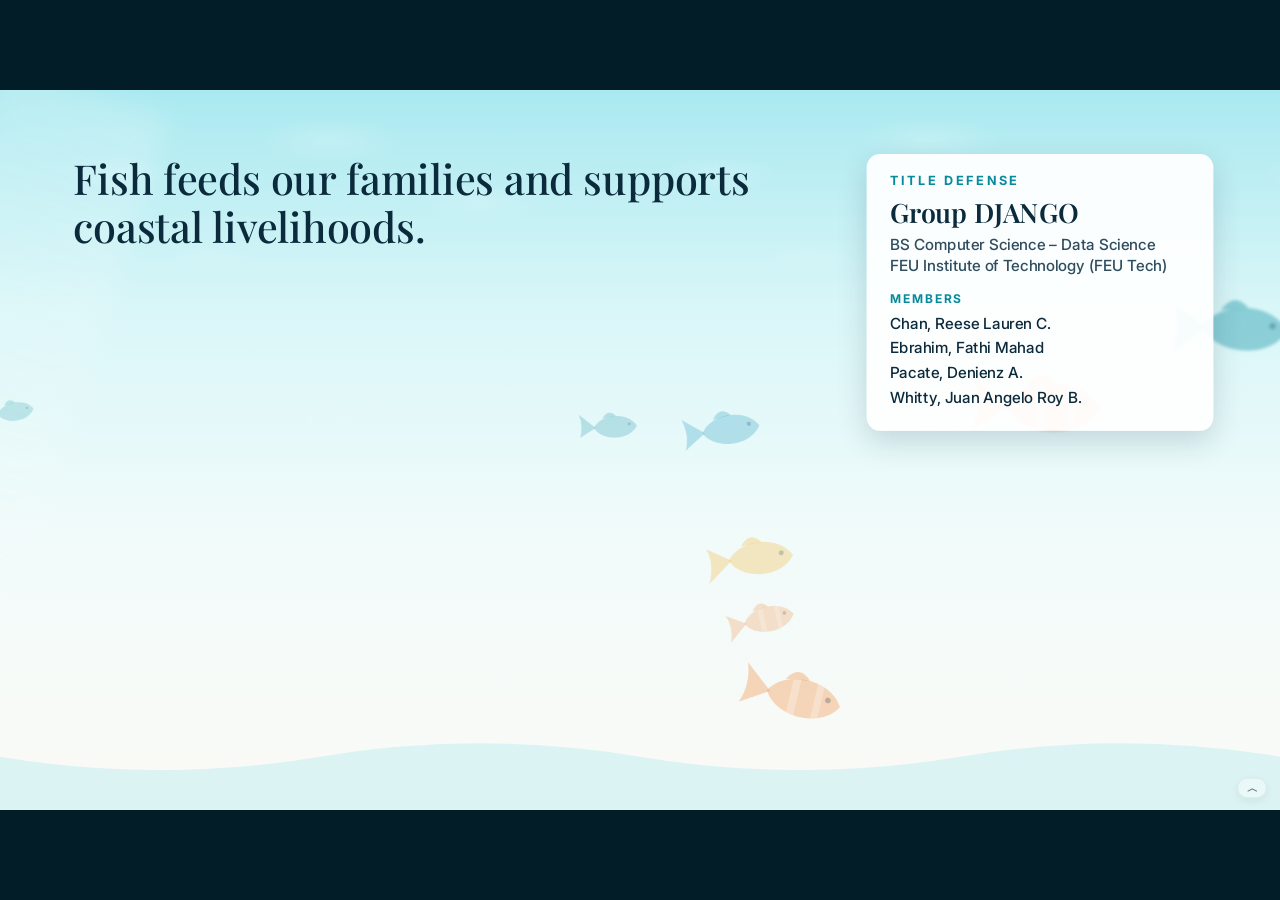
==== commit 0cdff6e8: "changes 3" ====
--- a/decks/aquaterra-title-defense/index.html
+++ b/decks/aquaterra-title-defense/index.html
@@ -158,28 +158,9 @@
 .tab{font:600 16px IN;padding:8px 14px;border-radius:20px;border:1.5px solid var(--line);background:#fff;color:var(--ink2)}.tab.on{background:var(--ink);color:#fff;border-color:var(--ink)}
 .sw{display:inline-block;width:14px;height:14px;border-radius:3px;margin-right:6px;vertical-align:-2px}
 /* clients */
-#s-clients .client-group{top:270px}
-#s-clients .client-lgu{left:110px;width:790px}
-#s-clients .client-bfar{left:930px;width:400px}
-#s-clients .client-dti{left:1370px;width:440px}
-#s-clients .client-agency{padding-top:28px}
-#s-clients .client-role{display:inline-block;font:700 15px/1 IN;letter-spacing:.08em;text-transform:uppercase;color:#a44120;margin-bottom:10px}
-#s-clients .client-group h3{font:600 31px/1.12 PF;color:var(--ink)}
-#s-clients .client-group p{font:400 20px/1.35 IN;color:var(--ink2)}
-#s-clients .client-lgu p{margin-top:18px}
-#s-clients .province-seals{display:flex;justify-content:space-between;gap:8px;margin-top:20px}
-#s-clients .province-seal{width:136px;text-align:center}
-#s-clients .province-seal img{display:block;width:114px;height:114px;object-fit:contain;margin:0 auto;border:5px solid #fff;border-radius:50%;background:#fff;box-shadow:0 7px 18px rgba(2,40,58,.14)}
-#s-clients .province-seal figcaption{font:600 15px/1.2 IN;color:var(--ink2);margin-top:6px}
-#s-clients .client-agency-head{display:flex;flex-direction:column;align-items:flex-start;gap:20px;margin-bottom:18px}
-#s-clients .client-agency-head img{width:170px;height:170px;object-fit:contain;flex:none;border:5px solid #fff;border-radius:14px;background:#fff;box-shadow:0 7px 18px rgba(2,40,58,.14)}
-#s-clients .beneficiary-heading{left:110px;top:620px;font:600 33px/1.15 PF;color:var(--ink)}
-#s-clients .beneficiary-card{top:680px;width:830px;height:142px;padding:22px 28px}
-#s-clients .beneficiary-direct{left:110px}
-#s-clients .beneficiary-indirect{left:980px}
-#s-clients .beneficiary-card h3{font:600 28px/1.15 PF;color:var(--ink)}
-#s-clients .beneficiary-card p{font:400 20px/1.35 IN;color:var(--ink2);margin-top:10px}
-#s-clients .client-caveat{left:110px;right:110px;top:865px;font:600 20px/1.4 IN;color:#6b4a00;background:#fff7e0;border:1.5px solid var(--gold);border-radius:12px;padding:13px 20px}
+.cl{width:520px;height:230px;padding:24px 26px}
+.cl .tg{display:inline-block;font:700 13px IN;letter-spacing:.14em;text-transform:uppercase;color:#fff;background:var(--coral);border-radius:6px;padding:5px 8px;margin-bottom:8px}
+.cl .ch{font:600 30px/1.15 PF;color:var(--ink)}.cl .cm{font:400 19px/1.45 IN;color:var(--ink2);margin-top:10px}
 /* backups */
 .mb2{flex:1;border:1.5px solid var(--line);border-radius:14px;padding:16px 18px;background:var(--mist)}
 .mb2 b{display:block;font:600 24px PF;color:var(--ink)}.mb2 span{display:block;font:400 17px/1.4 IN;color:var(--ink2);margin-top:4px}
@@ -428,9 +409,9 @@
 <div class="abs card aoi rv" data-s="1" style="left:970px;top:250px;width:840px;height:400px">
  <div class="lab" style="color:var(--sea);margin-bottom:12px">What the study will cover</div>
  <div class="aoi-r"><span class="lab">Location</span><div class="b22">MIMAROPA: Occidental Mindoro, Oriental Mindoro, Marinduque, Romblon, Palawan</div></div>
- <div class="aoi-r"><span class="lab">Subject</span><div class="b22">31 PSA fish categories · municipal landings and value</div></div>
+ <div class="aoi-r"><span class="lab">Subject</span><div class="b22">31 PSA fish species · municipal landings and value</div></div>
  <div class="aoi-r"><span class="lab">Period</span><div class="b22">Quarterly, 2002 Q1 – 2025 Q4</div></div>
- <div class="aoi-r"><span class="lab">Unit</span><div class="b22">One province × fish category × quarter</div></div>
+ <div class="aoi-r"><span class="lab">Unit</span><div class="b22">One province × fish species × quarter</div></div>
  <div class="cite">PSA (2026)</div>
 </div>
 <div class="abs rv ipo" data-s="2" style="left:110px;top:690px;width:1700px;height:270px">
@@ -438,9 +419,9 @@
  <div class="ipo-a">→</div>
  <div class="card ipo-b"><div class="lab" style="color:var(--sea)">Process</div><div class="b22">Random Forest will select predictors; Generalized Additive Mixed Model (GAMM) will forecast next-quarter landings; tested on held-out quarters</div></div>
  <div class="ipo-a">→</div>
- <div class="card ipo-b"><div class="lab" style="color:var(--coral)">Outputs</div><div class="b22">Seasonal shortfall flags and gross landing value at risk, ranked by province × category</div></div>
-</div>
-<aside class="notes">Our study sits in data science, specifically time-series forecasting, applied to marine municipal fisheries. It is analytics-first: we will use public secondary data and will not collect new field data. [→] It will cover the five MIMAROPA provinces and the 31 fish categories in PSA's marine municipal fisheries tables, quarterly from 2002 Q1 to 2025 Q4 (PSA, 2026). 'Municipal' follows PSA's fisheries classification, and the province is our geographic level of analysis, so one record is one province, one fish category, one quarter. [→] Inputs: PSA landings and value, plus rainfall, sea surface temperature and typhoon tracks. Process: Random Forest will select the useful predictors, and a GAMM will forecast next-quarter landings, tested on quarters the model has not seen. Outputs: seasonal shortfall flags and their gross landing value at risk. Final coverage will depend on the completeness of the records.</aside>
+ <div class="card ipo-b"><div class="lab" style="color:var(--coral)">Outputs</div><div class="b22">Seasonal shortfall flags and gross landing value at risk, ranked by province × species</div></div>
+</div>
+<aside class="notes">Our study sits in data science, specifically time-series forecasting, applied to marine municipal fisheries. It is analytics-first: we will use public secondary data and will not collect new field data. [→] It will cover the five MIMAROPA provinces and the 31 fish species in PSA's marine municipal fisheries tables, quarterly from 2002 Q1 to 2025 Q4 (PSA, 2026). 'Municipal' follows PSA's fisheries classification, and the province is our geographic level of analysis, so one record is one province, one fish category, one quarter. [→] Inputs: PSA landings and value, plus rainfall, sea surface temperature and typhoon tracks. Process: Random Forest will select the useful predictors, and a GAMM will forecast next-quarter landings, tested on quarters the model has not seen. Outputs: seasonal shortfall flags and their gross landing value at risk. Final coverage will depend on the completeness of the records.</aside>
 </section>
 <section class="slide" id="s-bg" data-label="02" data-title="II · Background" data-sec="0" data-steps="4" data-q="bg" data-r="bg">
 <div class="bgimg" style="background-image:url([data-uri]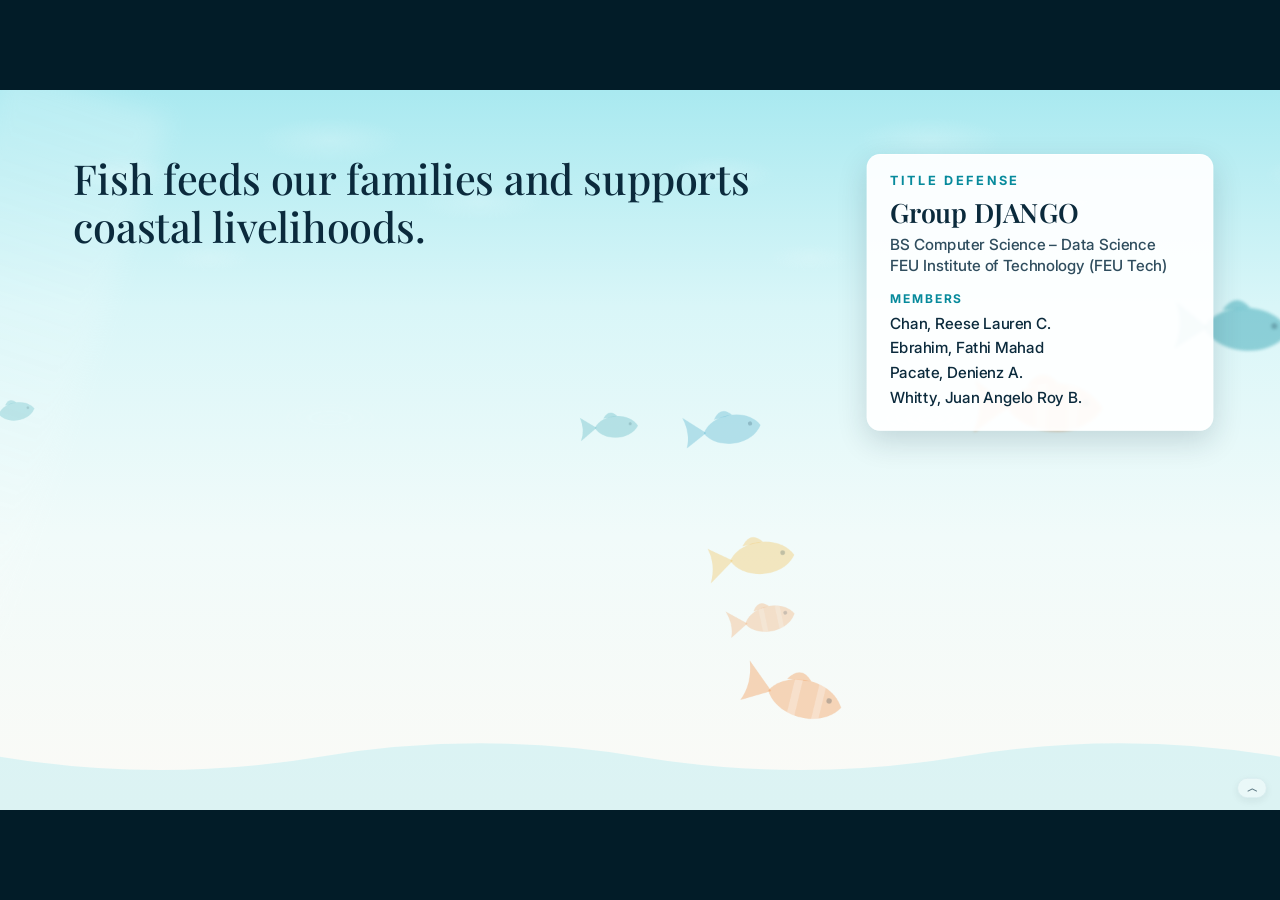
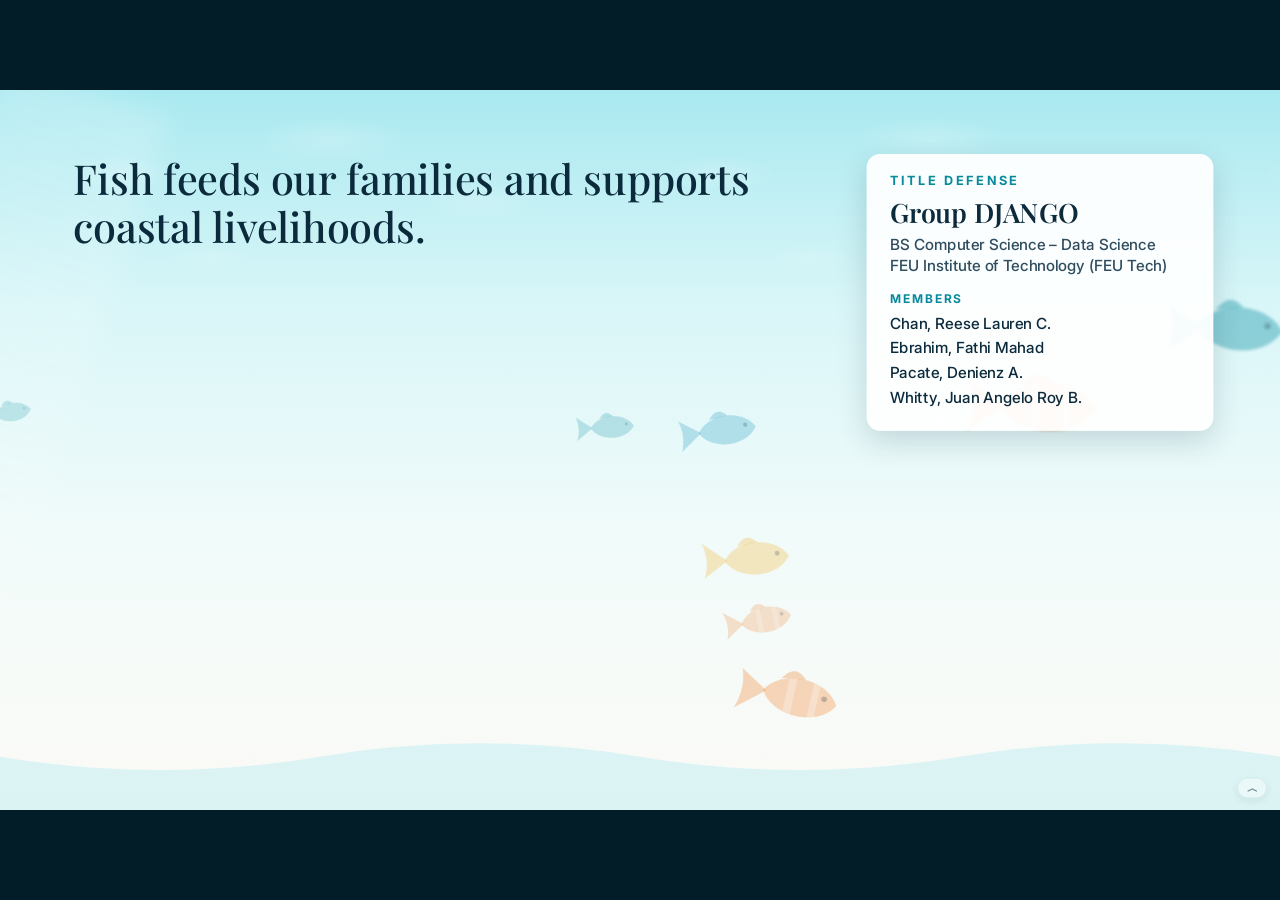
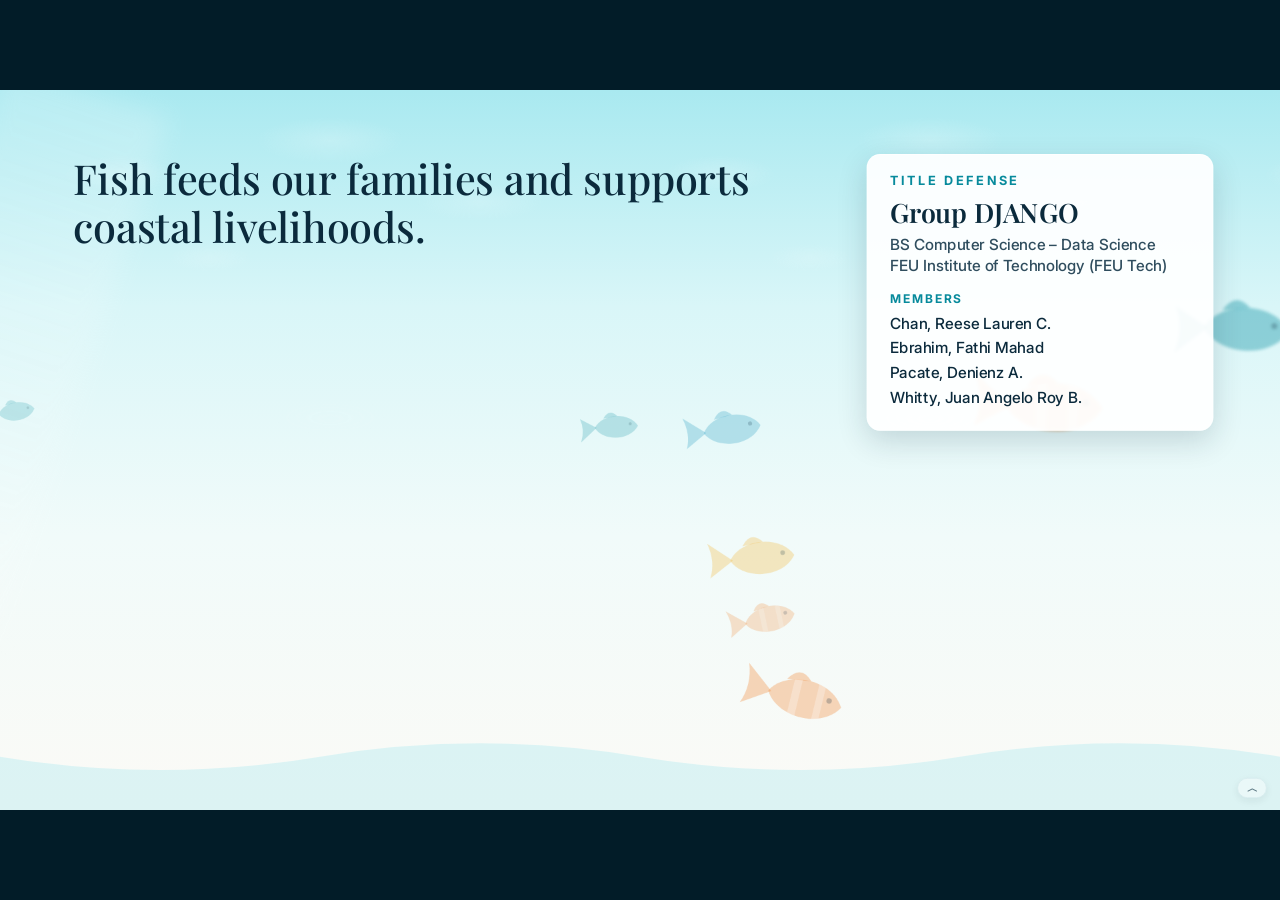
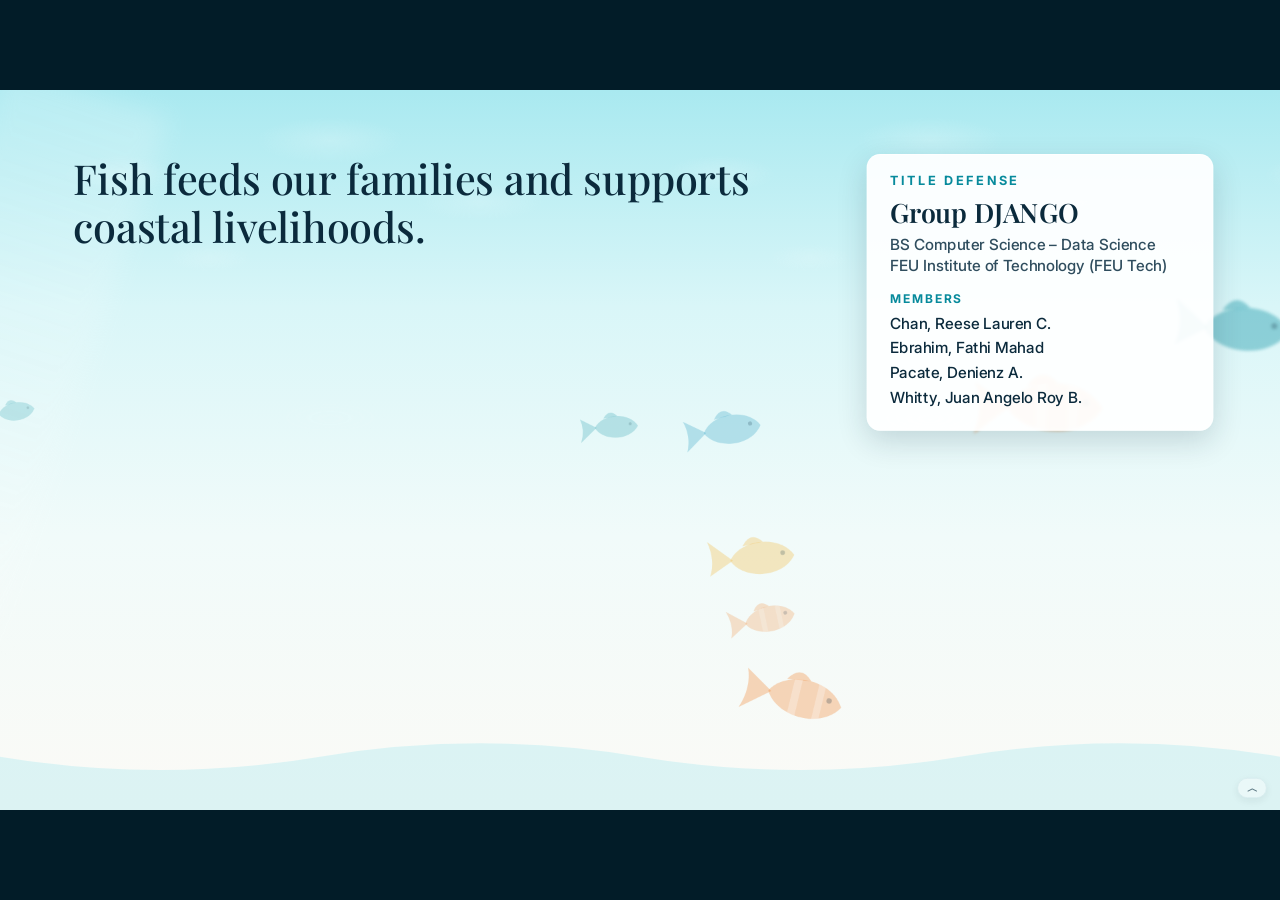
